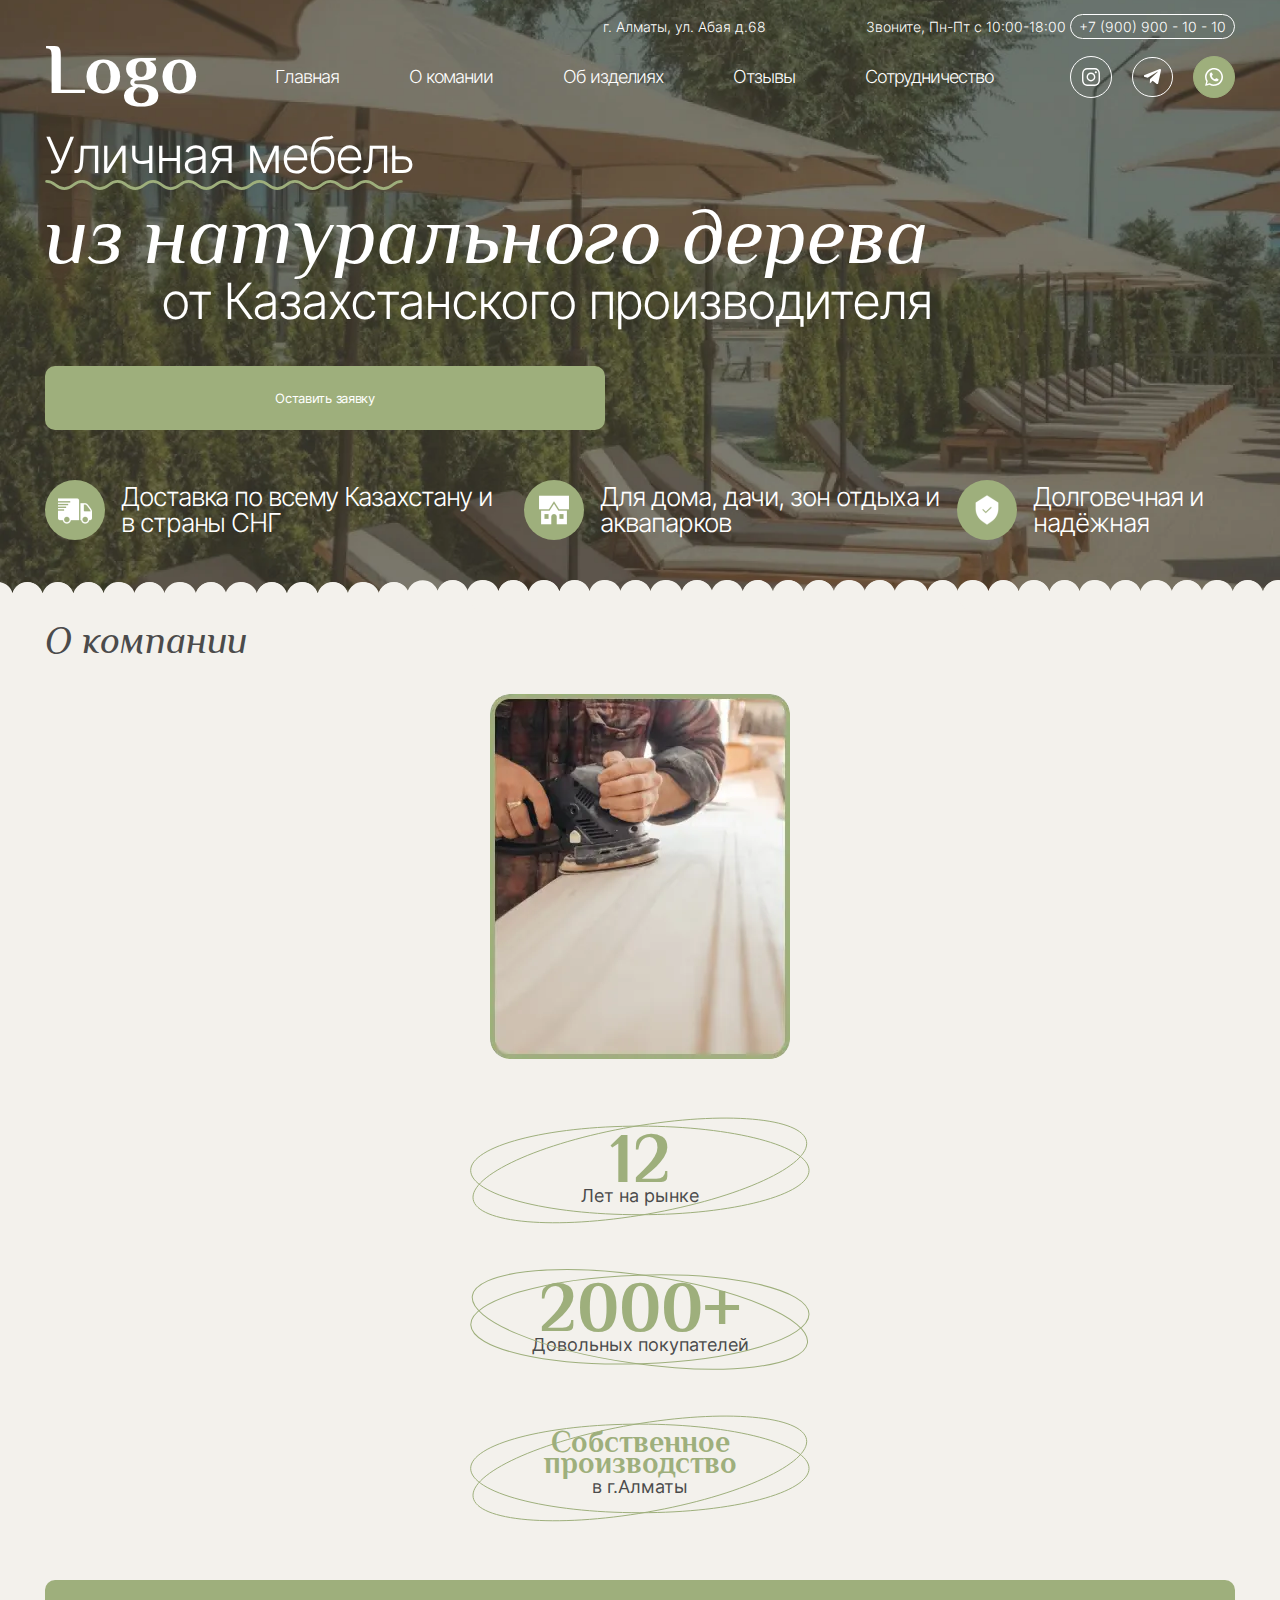
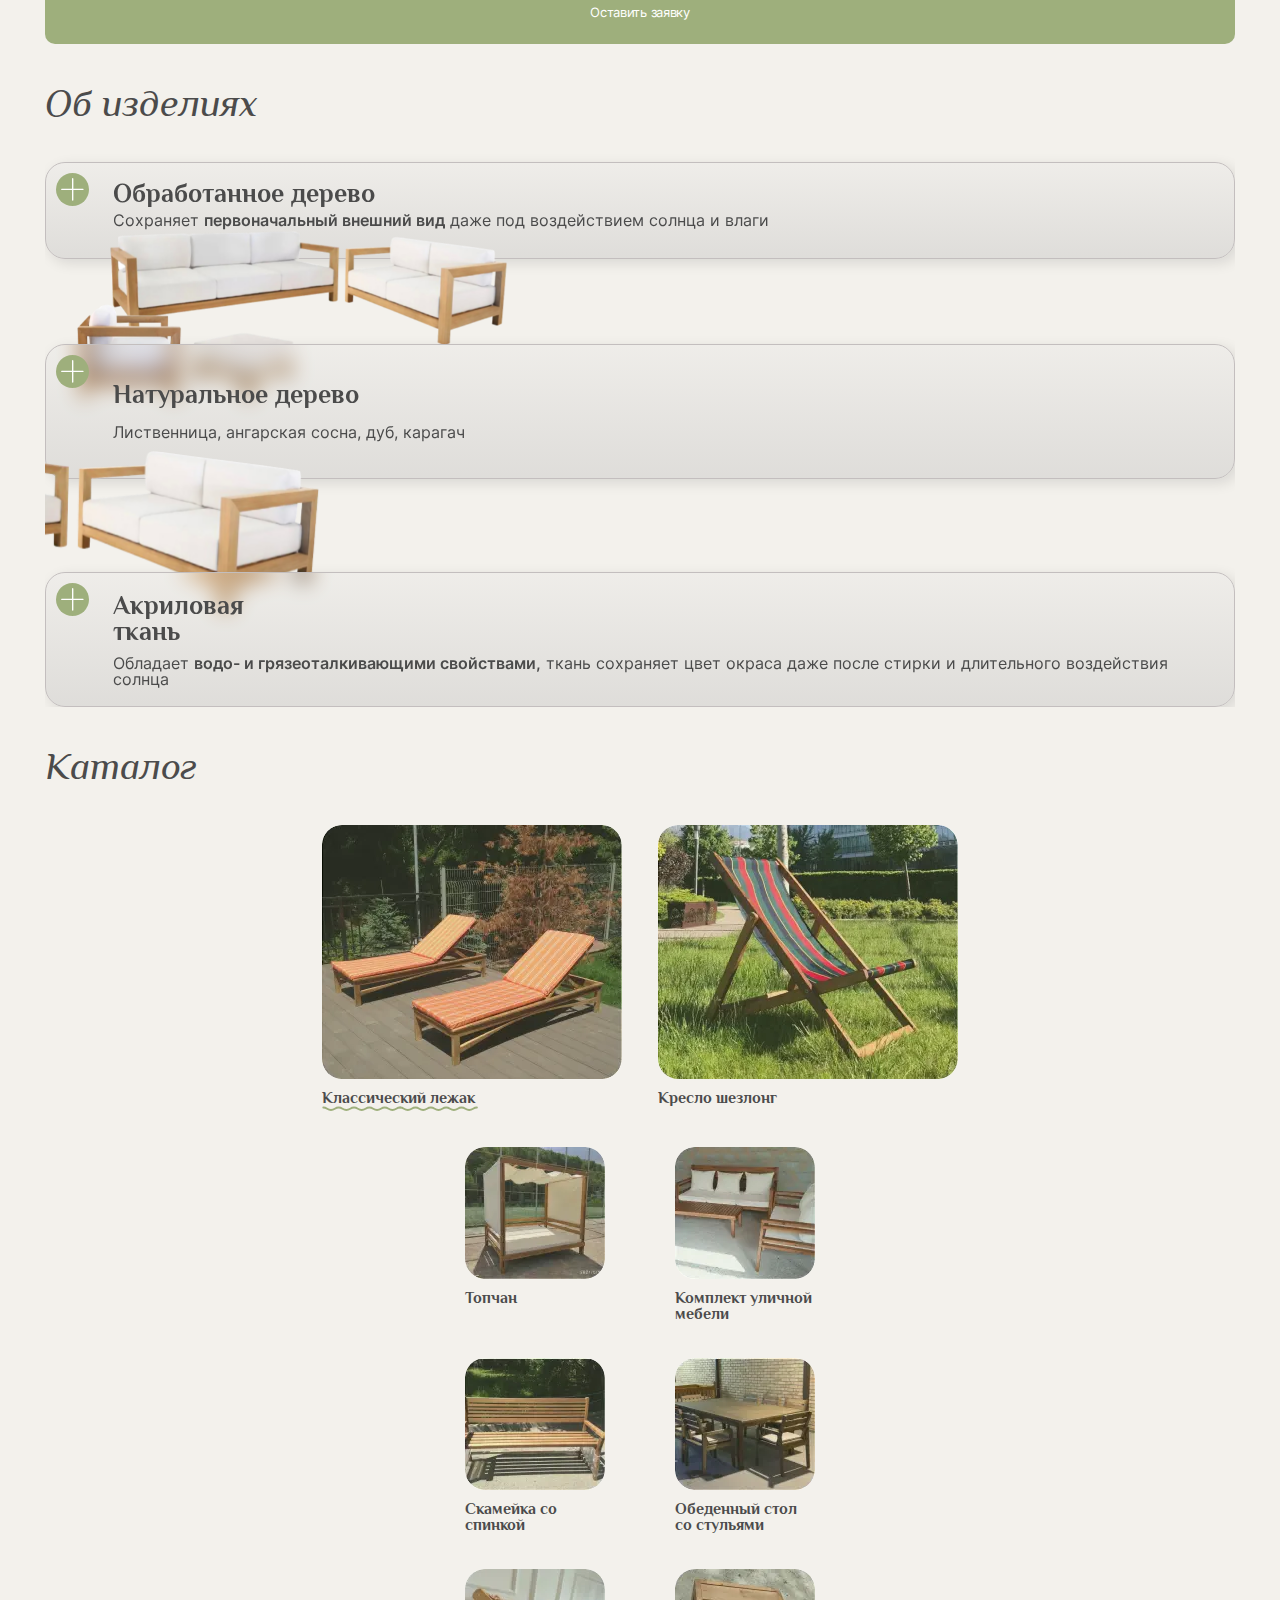
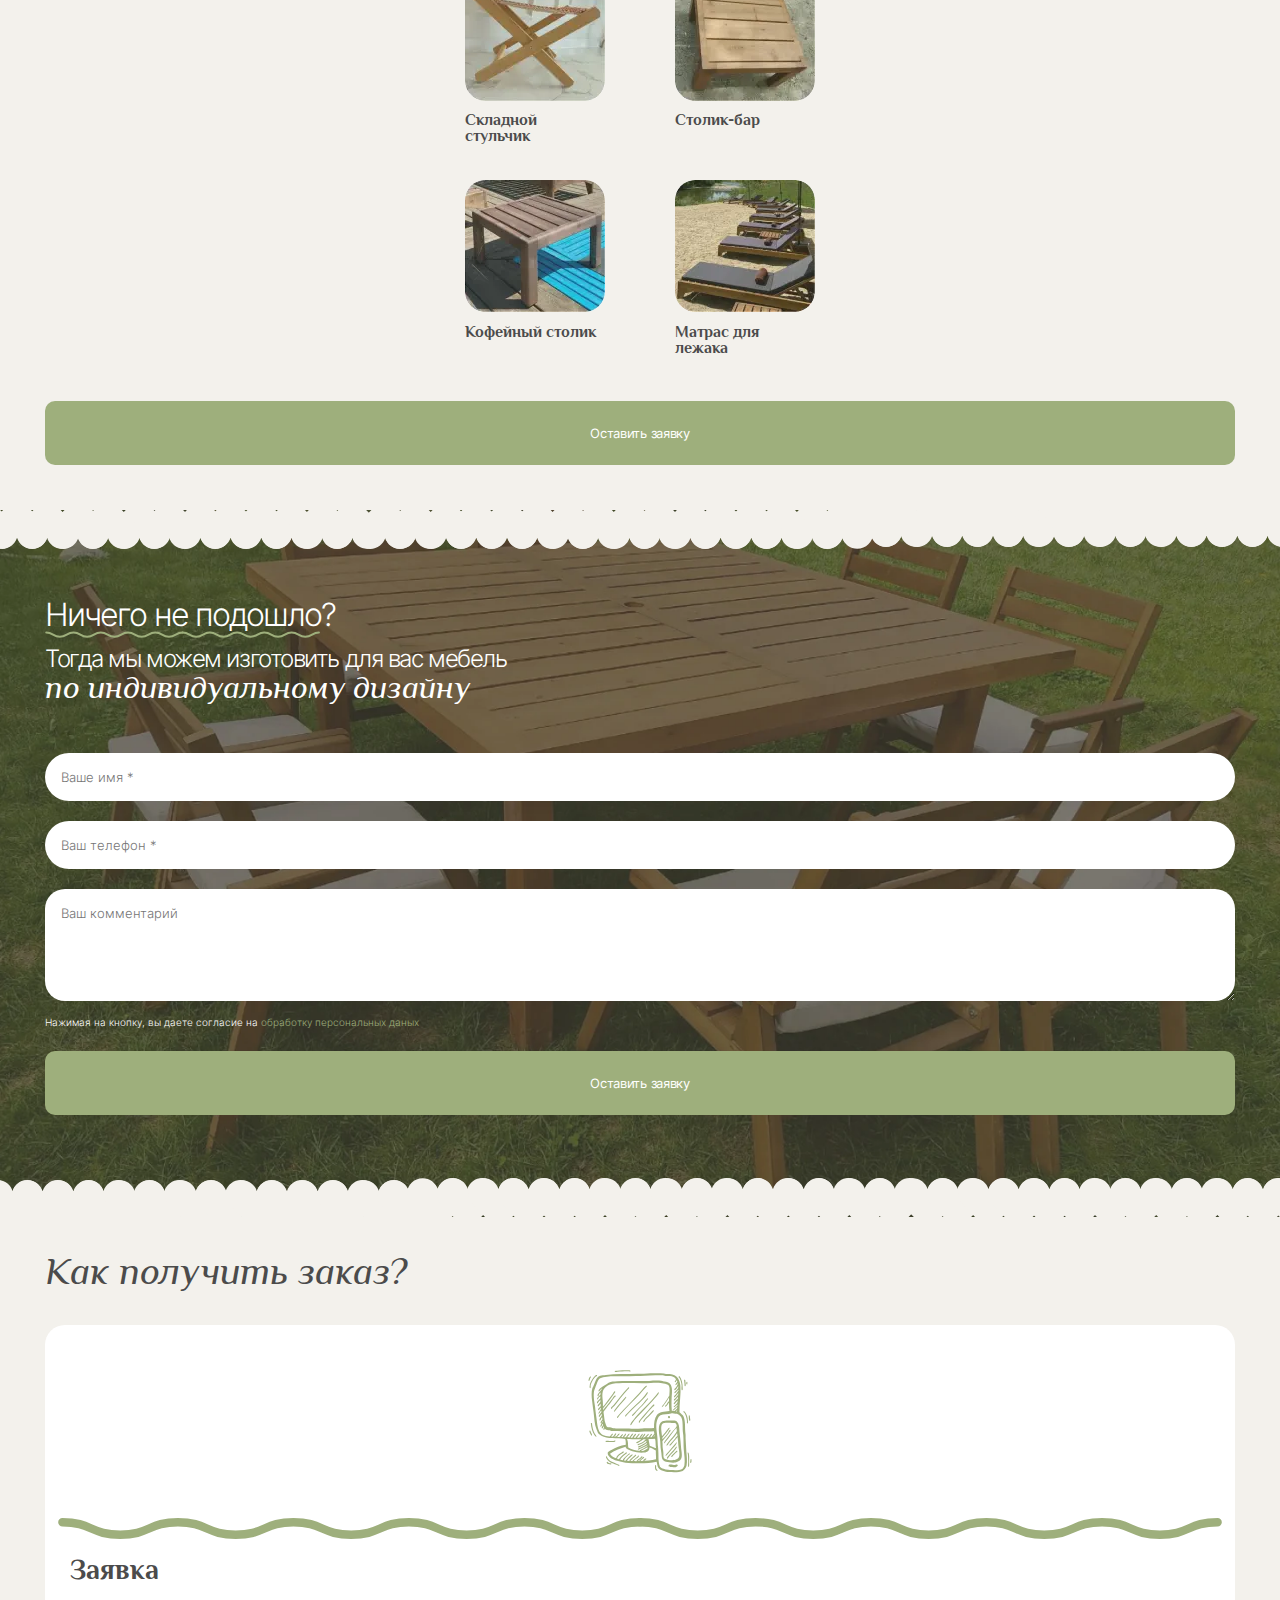
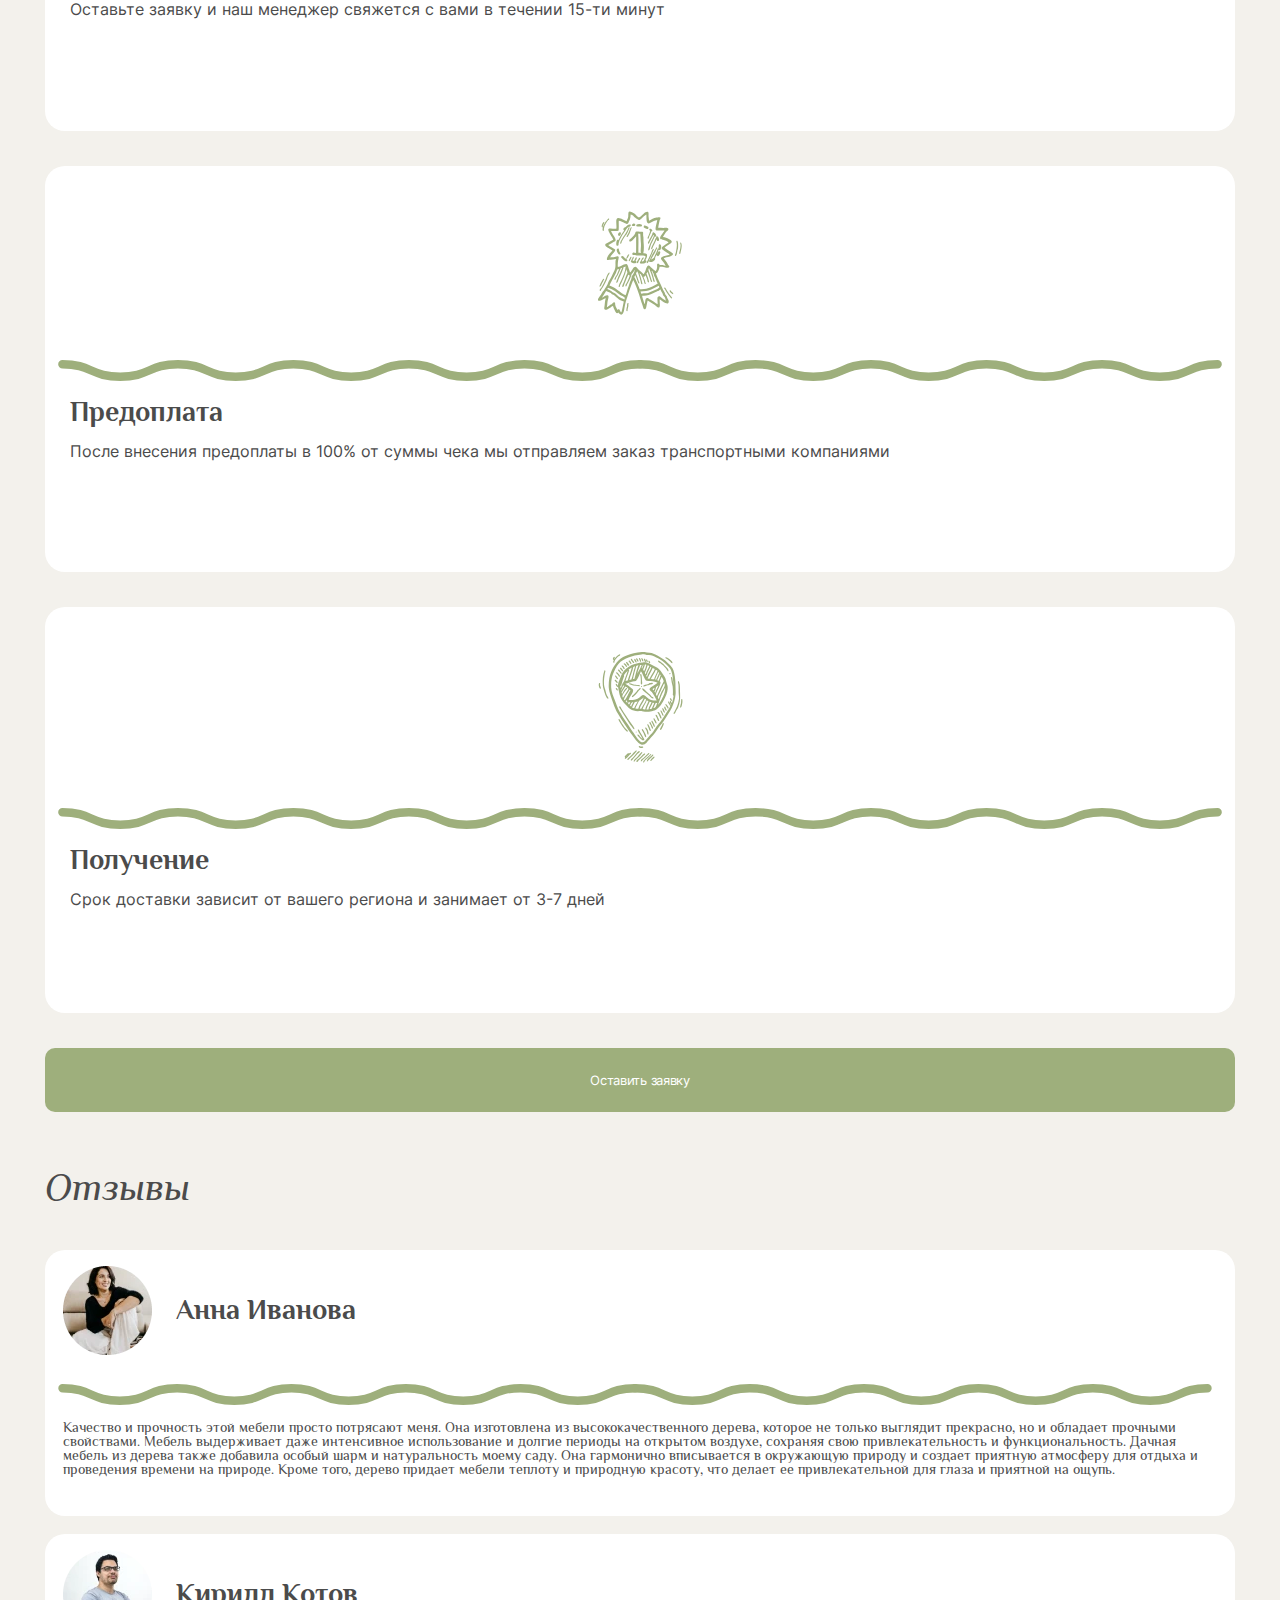
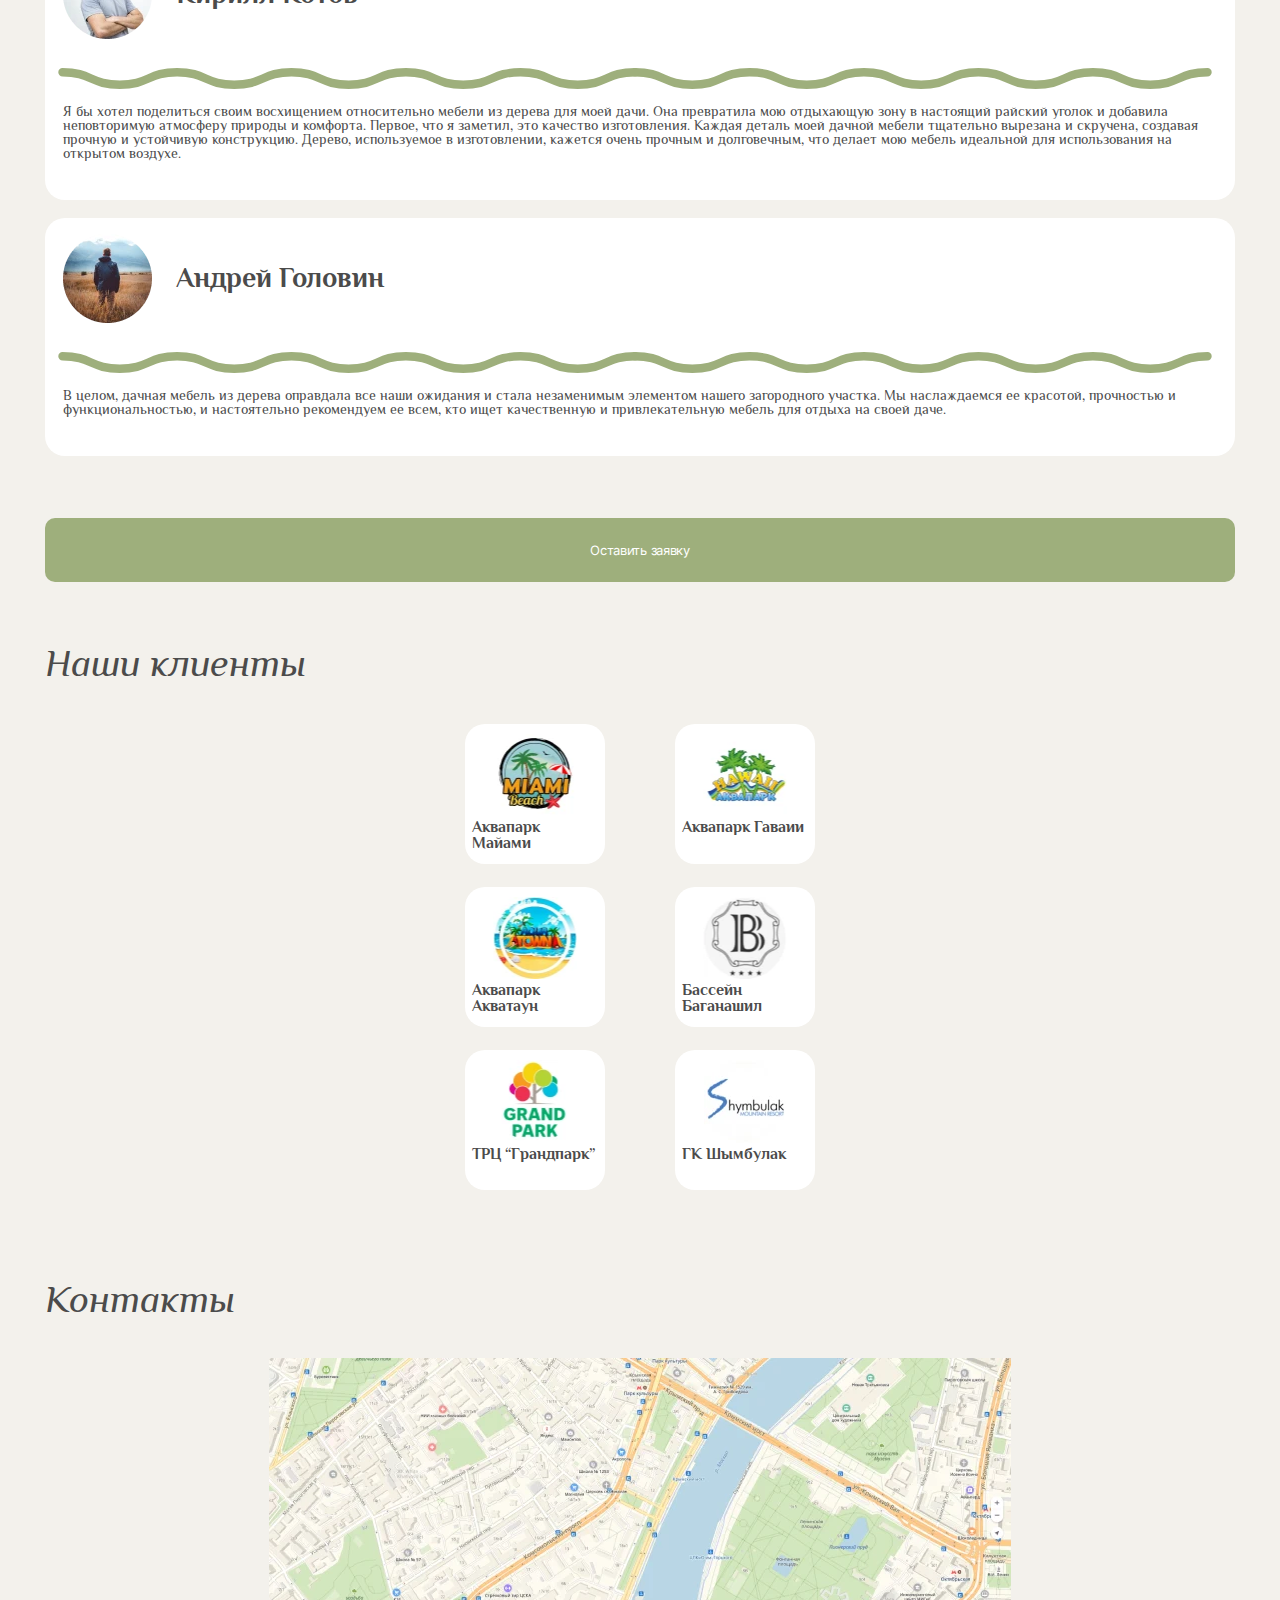
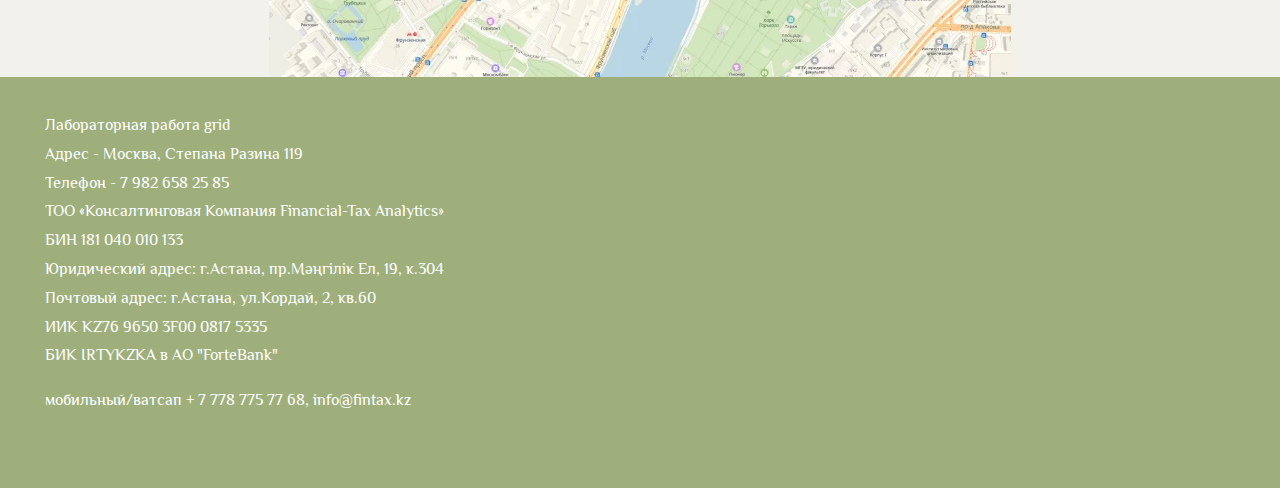
==== index.html @ f8006504 "media query" ====
<!DOCTYPE html>
<html lang="en">
<head>
    <meta charset="UTF-8">
    <meta name="viewport" content="width=device-width, initial-scale=1.0">  
    <link rel="stylesheet" href="scss/style.css">
    <title>Лабораторная работа</title>
</head>
<body>
    <header class="header">
        <div class="header__wrapper">
            <div class="header__sub">
                <p class="header__benefits-address">г. Алматы, ул. Абая д.68</p>
                <p class="header__benefits-shedule">Звоните, Пн-Пт с 10:00-18:00
                    <a href="tel:+7(900)900-10-10" class="header__benefits-telephone">+7 (900) 900 - 10 - 10</a>
                </p> 
            </div>
            <div class="header__main">
                <a href="index.html" class="header__link">Logo</a>
                <ul class="header__nav">
                    <li class="header__nav-item"><a href="#" class="header__nav-link">Главная</a></li>
                    <li class="header__nav-item"><a href="#" class="header__nav-link">О комании</a></li>
                    <li class="header__nav-item"><a href="#" class="header__nav-link">Об изделиях</a></li>
                    <li class="header__nav-item"><a href="#" class="header__nav-link">Отзывы</a></li>
                    <li class="header__nav-item"><a href="#" class="header__nav-link">Сотрудничество</a></li>
                </ul>
                <ul class="header__social">
                    <li class="header__social-item"><a href="#"><img src="image/instagram.svg" alt="" class="header__social-icon"></a></li>
                    <li class="header__social-item"><a href="#"><img src="image/telegram.svg" alt="" class="header__social-icon"></a></li>
                    <li class="header__social-item"><a href="#"><img src="image/watsupp.svg" alt="" class="header__social-icon"></a></li>
                </ul>
                <button class="header__btn">
                    <img src="image/burger.svg" alt="Навигация" class="header__burger">
                </button>
            </div>
        </div>
    </header>
    <main class="main">
        <section class="landing">
            <div class="landing__wrapper">
                <div class="landing__title">
                    <h1 class="landing__name-title">Уличная мебель</h1>
                    <img src="image/waves-1.svg" alt="" class="landing__svg">
                    <p class="landing__material-title">из натурального дерева</p>
                    <p class="landing__from-title">от Казахстанского производителя</p>
                </div>
                <button class="landing__btn">Оставить заявку</button>
                <ul class="landing__list">
                    <li class="landing__list-item">
                        <img src="image/truck.webp" alt="" class="landing__list-icon">
                        Доставка по всему Казахстану и в страны СНГ
                    </li>
                    <li class="landing__list-item">
                        <img src="image/cottage.webp" alt="" class="landing__list-icon">
                        Для дома, дачи, зон отдыха и аквапарков
                    </li>
                    <li class="landing__list-item">
                        <img src="image/shield.webp" alt="" class="landing__list-icon">
                        Долговечная и надёжная
                    </li>
                </ul>
            </div>
            <img src="image/hearts.svg" alt="" class="landing__decor">
        </section>
        <section class="about-us">
            <div class="about-us__wrapper">
                <h2 class="about-us__title">О компании</h2>
                <img src="image/process.webp" alt="" class="about-us__img">
                <ul class="about-us__list">
                    <li class="about-us__item">
                        <span class="about-us__number">12</span>
                        Лет на рынке
                        <img src="image/decor.svg" alt="" class="about-us__decor">
                    </li>
                    <li class="about-us__item">
                        <span class="about-us__number">2000+</span>
                        Довольных покупателей
                        <img src="image/decor.svg" alt="" class="about-us__decor about-us__decor--rotate">
                    </li>
                    <li class="about-us__item">
                        <span class="about-us__number">Собственное производство</span>
                        в г.Алматы
                        <img src="image/decor.svg" alt="" class="about-us__decor">
                    </li>
                </ul>
                <button class="about-us__btn">Оставить заявку</button>
            </div>
        </section>
        <section class="about-product">
            <div class="about-product__wrapper">
                <h2 class="about-product__title">Об изделиях</h2>
                <div class="about-product__first-item about-product__item">
                    <img src="image/plus.svg" alt="" class="about-product__icon">
                    <div class="about-product__item-main">
                        <h3 class="about-product__item-title">Обработанное дерево</h3>
                        <p class="about-product__item-info">
                            Сохраняет
                            <span class="about-product__item-span">первоначальный внешний вид</span>
                            даже под воздействием солнца и влаги
                        </p>
                    </div>
                </div>
                <img src="image/sofa.png" alt="" class="about-product__first-img">
                <div class="about-product__second-item about-product__item">
                    <img src="image/plus.svg" alt="" class="about-product__icon">
                    <div class="about-product__item-main">
                        <h3 class="about-product__item-title">Натуральное дерево</h3>
                        <p class="about-product__item-info">Лиственница, ангарская сосна, дуб, карагач</p>
                    </div>
                </div>
                <img src="image/sofa.png" alt="" class="about-product__second-img">
                <div class="about-product__third-item about-product__item">
                    <img src="image/plus.svg" alt="" class="about-product__icon">
                    <div class="about-product__item-main">
                        <h3 class="about-product__item-title">Акриловая ткань</h3>
                        <p class="about-product__item-info">
                            Обладает
                            <span class="about-product__item-span">водо- и грязеоталкивающими свойствами,</span>
                            ткань сохраняет цвет окраса даже после стирки и длительного воздействия солнца
                        </p>
                    </div>
                </div>
            </div>
        </section>
        <section class="catalog">
            <div class="catalog__wrapper">
                <h2 class="catalog__title">Каталог</h2>
                <ul class="catalog__big-list">
                    <li class="catalog__big-item">
                        <img src="image/product-1.webp" alt="Товар" class="catalog__big-img">
                        <a href="#" class="catalog__big-name">Классический лежак</a>
                        <img src="image/waves-2.svg" alt="" class="catalog__name-svg">
                    </li>
                    <li class="catalog__big-item">
                        <img src="image/product-2.webp" alt="Товар" class="catalog__big-img">
                        <a href="#" class="catalog__big-name">Кресло шезлонг</a>
                    </li>
                </ul>
                <ul class="catalog__list">
                    <li class="catalog__item">
                        <img src="image/product-3.webp" alt="Товар" class="catalog__img">
                        <a href="#" class="catalog__name">Топчан</a>
                    </li>
                    <li class="catalog__item">
                        <img src="image/product-4.webp" alt="Товар" class="catalog__img">
                        <a href="#" class="catalog__name">Комплект уличной мебели</a>
                    </li>
                    <li class="catalog__item">
                        <img src="image/product-5.webp" alt="Товар" class="catalog__img">
                        <a href="#" class="catalog__name">Скамейка со спинкой</a>
                    </li>
                    <li class="catalog__item">
                        <img src="image/product-6.webp" alt="Товар" class="catalog__img">
                        <a href="#" class="catalog__name">Обеденный стол со стульями</a>
                    </li>
                    <li class="catalog__item">
                        <img src="image/product-7.webp" alt="Товар" class="catalog__img">
                        <a href="#" class="catalog__name">Складной стульчик</a>
                    </li>
                    <li class="catalog__item">
                        <img src="image/product-8.webp" alt="Товар" class="catalog__img">
                        <a href="#" class="catalog__name">Столик-бар</a>
                    </li>
                    <li class="catalog__item">
                        <img src="image/product-9.webp" alt="Товар" class="catalog__img">
                        <a href="#" class="catalog__name">Кофейный столик</a>
                    </li>
                    <li class="catalog__item">
                        <img src="image/product-10.webp" alt="Товар" class="catalog__img">
                        <a href="#" class="catalog__name">Матрас для лежака</a>
                    </li>
                </ul>
                <button class="catalog__btn">Оставить заявку</button>
            </div>
        </section>
        <section class="action">
            <img src="image/hearts.svg" alt="" class="action__first-decor">
            <div class="action__wrapper">
                <h2 class="action__name-title">Ничего не подошло?</h2>
                <img src="image/waves-3.svg" alt="" class="action__svg">
                <p class="action__title-about">Тогда мы можем изготовить для вас мебель</p>
                <p class="action__title-answer">по индивидуальному дизайну</p>
                <form action="#" class="action__form">
                    <input type="text" placeholder='Ваше имя *' class="action__input-name">
                    <input type="text" placeholder='Ваш телефон *' class="action__input-telephone">
                    <textarea  placeholder='Ваш комментарий' cols="30" rows="5" class="action__input-comment"></textarea>
                        <div class="action__condition">
                            <p class="action__permission">Нажимая на кнопку, вы даете согласие на
                                <a href="#" class="action__link">обработку персональных даных</a>
                            </p>
                        </div>
                    <button class="action__btn">Оставить заявку</button>
                </form>
            </div>
            <img src="image/hearts.svg" alt="" class="action__second-decor">
        </section>
        <section class="instruction">
            <div class="instruction__wrapper">
                <h2 class="instruction__title">Как получить заказ?</h2>
                <ul class="instruction__list">
                    <li class="instruction__item">
                        <img src="image/computer.svg" alt="Иконка" class="instruction__img">
                        <img src="image/waves-4.svg" alt="" class="instruction__svg">
                        <div class="instruction__about">
                            <h3 class="instruction__list-title">Заявка</h3>
                            <p class="instruction__info">Оставьте заявку и наш менеджер свяжется с вами в течении 15-ти минут</p>
                        </div>
                    </li>
                    <li class="instruction__item">
                        <img src="image/medal.svg" alt="Иконка" class="instruction__img">
                        <img src="image/waves-4.svg" alt="" class="instruction__svg">
                        <div class="instruction__about">
                            <h3 class="instruction__list-title">Предоплата</h3>
                            <p class="instruction__info">После внесения предоплаты в 100% от суммы чека мы отправляем заказ транспортными компаниями</p>
                        </div>
                    </li>
                    <li class="instruction__item">
                        <img src="image/mark.svg" alt="Иконка" class="instruction__img">
                        <img src="image/waves-4.svg" alt="" class="instruction__svg">
                        <div class="instruction__about">
                            <h3 class="instruction__list-title">Получение</h3>
                            <p class="instruction__info">Срок доставки зависит от вашего региона и занимает от 3-7 дней</p>
                        </div>
                    </li>
                </ul>
                <button class="instruction__btn">Оставить заявку</button>
            </div>
        </section>
        <section class="reviews">
            <div class="reviews__wrapper">
                <h2 class="reviews__title">Отзывы</h2>
                <ul class="reviews__list">
                    <li class="reviews__item">
                        <div class="reviews__user">
                            <img src="image/annaivanova.webp" alt="" class="reviews__user-logo">
                            <p class="reviews__user-name">Анна Иванова</p>
                        </div>
                        <img src="image/waves-4.svg" alt="" class="reviews__svg">
                        <blockquote class="reviews__about">
                            Качество и прочность этой мебели просто потрясают меня. Она изготовлена из высококачественного дерева, которое не только выглядит
                            прекрасно, но и обладает прочными свойствами. Мебель выдерживает даже интенсивное использование и долгие периоды на открытом воздухе,
                            сохраняя свою привлекательность и функциональность. Дачная мебель из дерева также добавила особый шарм и натуральность моему саду.
                            Она гармонично вписывается в окружающую природу и создает приятную атмосферу для отдыха и проведения времени на природе. Кроме того,
                            дерево придает мебели теплоту и природную красоту, что делает ее привлекательной для глаза и приятной на ощупь.
                        </blockquote>
                    </li>
                    <li class="reviews__item">
                        <div class="reviews__user">
                            <img src="image/kirillkotov.webp" alt="" class="reviews__user-logo">
                            <p class="reviews__user-name">Кирилл Котов</p>
                        </div>
                        <img src="image/waves-4.svg" alt="" class="reviews__svg">
                        <blockquote class="reviews__about">
                            Я бы хотел поделиться своим восхищением относительно мебели из дерева для моей дачи. Она превратила мою отдыхающую зону в настоящий райский уголок и добавила неповторимую атмосферу природы и комфорта.
                            Первое, что я заметил, это качество изготовления. Каждая деталь моей дачной мебели тщательно вырезана и скручена, создавая прочную и устойчивую конструкцию. Дерево, используемое в изготовлении,
                            кажется очень прочным и долговечным, что делает мою мебель идеальной для использования на открытом воздухе.
                        </blockquote>
                    </li>
                    <li class="reviews__item">
                        <div class="reviews__user">
                            <img src="image/andrewgolovin.webp" alt="" class="reviews__user-logo">
                            <p class="reviews__user-name">Андрей Головин</p>
                        </div>
                        <img src="image/waves-4.svg" alt="" class="reviews__svg">
                        <blockquote class="reviews__about">
                            В целом, дачная мебель из дерева оправдала все наши ожидания и стала незаменимым элементом нашего загородного участка. Мы наслаждаемся ее красотой,
                            прочностью и функциональностью, и настоятельно рекомендуем ее всем, кто ищет качественную и привлекательную мебель для отдыха на своей даче.
                        </blockquote>
                    </li>
                </ul>
                <button class="reviews__btn">Оставить заявку</button>
            </div>
        </section>
        <section class="clients">
            <div class="clients__wrapper">
                <h2 class="clients__title">Наши клиенты</h2>
                <ul class="clients__list">
                    <li class="clients__item">
                        <img src="image/miamibeach.webp" alt="" class="clients__logo">
                        <p class="clients__name">Аквапарк Майами</p>
                    </li>
                    <li class="clients__item">
                        <img src="image/hawaii.webp" alt="" class="clients__logo">
                        <p class="clients__name">Аквапарк Гаваии</p>
                    </li>
                    <li class="clients__item">
                        <img src="image/aquatown.webp" alt="" class="clients__logo">
                        <p class="clients__name">Аквапарк Акватаун</p>
                    </li>
                    <li class="clients__item">
                        <img src="image/bb.webp" alt="" class="clients__logo">
                        <p class="clients__name">Бассейн Баганашил</p>
                    </li>
                    <li class="clients__item">
                        <img src="image/grandpark.webp" alt="" class="clients__logo">
                        <p class="clients__name">ТРЦ “Грандпарк”</p>
                    </li>
                    <li class="clients__item">
                        <img src="image/shymbulak.webp" alt="" class="clients__logo">
                        <p class="clients__name">ГК Шымбулак</p>
                    </li>
                </ul>
            </div>
        </section>
    </main>
    <footer class="footer">
        <h2 class="footer__title">Контакты</h2>
        <img src="image/map.webp" alt="Карта" class="footer__map">
        <div class="footer__background">
            <ul class="footer__list">
                <li class="footer__item"><a href="grid.html">Лабораторная работа grid</a></li>
                <li class="footer__item">Адрес - Москва, Степана Разина 119</li>
                <li class="footer__item">Телефон - 7 982 658 25 85</li>
                <li class="footer__item">ТОО «Консалтинговая Компания Financial-Tax Analytics»</li>
                <li class="footer__item">БИН 181 040 010 133</li>
                <li class="footer__item">Юридический адрес: г.Астана, пр.Мәңгілік Ел, 19, к.304</li>
                <li class="footer__item">Почтовый адрес: г.Астана, ул.Кордай, 2, кв.60</li>
                <li class="footer__item">ИИК KZ76 9650 3F00 0817 5335</li>
                <li class="footer__item">БИК IRTYKZKA в АО "ForteBank"</li>
                <li class="footer__item footer__item--last">мобильный/ватсап + 7 778 775 77 68, info@fintax.kz</li>
            </ul>
        </div>
    </footer>
</body>
</html>
---- scss/style.css ----
html, body, div, span, applet, object, iframe,
h1, h2, h3, h4, h5, h6, p, blockquote, pre,
a, abbr, acronym, address, big, cite, code,
del, dfn, em, img, ins, kbd, q, s, samp,
small, strike, strong, sub, sup, tt, var,
b, u, i, center,
dl, dt, dd, ol, ul, li,
fieldset, form, label, legend, button, input, textarea,
table, caption, tbody, tfoot, thead, tr, th, td,
article, aside, canvas, details, embed,
figure, figcaption, footer, header, hgroup,
menu, nav, output, ruby, section, summary,
time, mark, audio, video {
  margin: 0;
  padding: 0;
  border: 0;
}

*, *:before, *:after {
  box-sizing: border-box;
}

:focus, :active {
  outline: none;
}

a:focus, a:active {
  outline: none;
}

nav, footer, header, aside {
  display: block;
}

html, body {
  height: 100%;
  width: 100%;
  font-size: 100%;
  line-height: 1;
  -ms-text-size-adjust: 100%;
  -moz-text-size-adjust: 100%;
  -webkit-text-size-adjust: 100%;
}

input, button, textarea {
  font-family: inherit;
}

input::-ms-clear {
  display: none;
}

button {
  cursor: pointer;
}

button::-moz-focus-inner {
  padding: 0;
  border: 0;
}

a, a:visited {
  text-decoration: none;
}

a:hover {
  text-decoration: none;
}

ul li {
  list-style: none;
}

img {
  vertical-align: top;
}

h1, h2, h3, h4, h5, h6 {
  font-size: inherit;
  font-weight: inherit;
}

a {
  color: inherit;
}

@font-face {
  font-family: "Inter Light";
  font-weight: 300;
  font-style: normal;
  src: url("../../fonts/Inter-Light.eot");
  src: local("Inter Light"), url("../../fonts/Inter-Light.eot?#iefix") format("embedded-opentype"), url("../../fonts/Inter-Light.woff2") format("woff2"), url("../../fonts/Inter-Light.woff") format("woff"), url("../../fonts/Inter-Light.ttf") format("truetype");
}
@font-face {
  font-family: "Inter";
  font-weight: 400;
  font-style: normal;
  src: url("../../fonts/Inter-Regular.eot");
  src: local("Inter Regular"), url("../../fonts/Inter-Regular.eot?#iefix") format("embedded-opentype"), url("../../fonts/Inter-Regular.woff2") format("woff2"), url("../../fonts/Inter-Regular.woff") format("woff"), url("../../fonts/Inter-Regular.ttf") format("truetype");
}
@font-face {
  font-family: "Inter Medium";
  font-weight: 500;
  font-style: normal;
  src: url("../../fonts/Inter-Medium.eot");
  src: local("Inter Medium"), url("../../fonts/Inter-Medium.eot?#iefix") format("embedded-opentype"), url("../../fonts/Inter-Medium.woff2") format("woff2"), url("../../fonts/Inter-Medium.woff") format("woff"), url("../../fonts/Inter-Medium.ttf") format("truetype");
}
@font-face {
  font-family: "Inter SemiBold";
  font-weight: 600;
  font-style: normal;
  src: url("../../fonts/Inter-SemiBold.eot");
  src: local("Inter SemiBold"), url("../../fonts/Inter-SemiBold.eot?#iefix") format("embedded-opentype"), url("../../fonts/Inter-SemiBold.woff2") format("woff2"), url("../../fonts/Inter-SemiBold.woff") format("woff"), url("../../fonts/Inter-SemiBold.ttf") format("truetype");
}
@font-face {
  font-family: "Inter Bold";
  font-weight: 700;
  font-style: normal;
  src: url("../../fonts/Inter-Bold.eot");
  src: local("Inter Bold"), url("../../fonts/Inter-Bold.eot?#iefix") format("embedded-opentype"), url("../../fonts/Inter-Bold.woff2") format("woff2"), url("../../fonts/Inter-Bold.woff") format("woff"), url("../../fonts/Inter-Bold.ttf") format("truetype");
}
@font-face {
  font-family: "Philosopher Bold";
  font-style: normal;
  font-weight: 700;
  src: url("../../fonts/Philosopher-Bold.eot");
  src: local("Philosopher Bold"), url("../../fonts/Philosopher-Bold.eot?#iefix") format("embedded-opentype"), url("../../fonts/Philosopher-Bold.woff2") format("woff2"), url("../../fonts/Philosopher-Bold.woff") format("woff"), url("../../fonts/Philosopher-Bold.ttf") format("truetype");
}
@font-face {
  font-family: "Philosopher Italic";
  font-weight: 400;
  font-style: italic;
  src: url("../../fonts/Philosopher-Italic.eot");
  src: local("Philosopher Italic"), url("../../fonts/Philosopher-Italic.eot?#iefix") format("embedded-opentype"), url("../../fonts/Philosopher-Italic.woff2") format("woff2"), url("../../fonts/Philosopher-Italic.woff") format("woff"), url("../../fonts/Philosopher-Italic.ttf") format("truetype");
}
@font-face {
  font-family: "Philosopher";
  font-weight: 400;
  font-style: normal;
  src: url("../../fonts/Philosopher-Regular.eot");
  src: local("Philosopher"), url("../../fonts/Philosopher-Regular.eot?#iefix") format("embedded-opentype"), url("../../fonts/Philosopher-Regular.woff2") format("woff2"), url("../../fonts/Philosopher-Regular.woff") format("woff"), url("../../fonts/Philosopher-Regular.ttf") format("truetype");
}
@font-face {
  font-family: "VelaSans";
  font-weight: 400;
  font-style: normal;
  src: url("../../fonts/VelaSans-Regular.eot");
  src: local("VelaSans"), url("../../fonts/VelaSans-Regular.eot?#iefix") format("embedded-opentype"), url("../../fonts/VelaSans-Regular.woff2") format("woff2"), url("../../fonts/VelaSans-Regular.woff") format("woff"), url("../../fonts/VelaSans-Regular.ttf") format("truetype");
}
:root {
  font-size: 62.5%;
  scroll-behavior: smooth;
}

body {
  background-color: #F3F1EC;
  font-size: 1.6rem;
  color: #4B4B4B;
}

main {
  font-family: "Philosopher Bold", serif;
}
main button {
  padding: 24px 0;
  width: 100%;
}

button {
  font-family: "Inter", sans-serif;
  line-height: 120%;
  border-radius: 10px;
  color: #FFF;
  background: #9EAF7C;
  letter-spacing: -0.32px;
}

h1 {
  font-size: 3.4rem;
}

h2 {
  font-family: "Philosopher Italic", serif;
  font-size: 3.8rem;
}

input {
  border-radius: 60px;
  padding: 16px;
}

.header {
  overflow-x: hidden;
  position: absolute;
  width: 100%;
  padding-top: 25px;
  color: #FFF;
}

@media screen and (min-width: 1159px) {
  .header {
    padding-top: 0;
  }
}
.header__sub {
  position: relative;
  margin-top: 20px;
  display: flex;
  justify-content: end;
  font-family: "Inter Light";
  font-size: 1.4rem;
  gap: 100px;
}

@media screen and (max-width: 1158px) {
  .header__sub {
    display: none;
  }
}
.header__benefits-telephone {
  border: 1px solid #FFF;
  border-radius: 20px;
  padding: 3px 8px;
}

.header__main {
  display: flex;
  justify-content: space-between;
}

.header__wrapper {
  min-width: 300px;
  margin-inline: 45px;
  overflow-x: hidden;
}
@media screen and (min-width: 1440px) {
  .header__wrapper {
    min-width: 1170px;
    margin-inline: 140px;
    overflow-x: hidden;
  }
}

.header__link {
  font-family: "Philosopher Bold", serif;
  color: #FFF;
  font-size: 4rem;
  margin-bottom: 15px;
}

@media screen and (min-width: 1159px) {
  .header__link {
    font-size: 7rem;
  }
}
.header__nav {
  font-family: "Inter Light", sans-serif;
  letter-spacing: -1.08px;
  display: flex;
  align-items: center;
  font-size: 1.8rem;
  gap: 70px;
}

.header__nav-item:hover {
  text-decoration: underline;
  color: #9EAF7C;
  transition: 0.1s;
}

@media screen and (max-width: 929px) {
  .header__nav {
    display: none;
  }
}
.header__social {
  display: flex;
  align-items: center;
  gap: 20px;
}

.header__social-item {
  padding: 11px;
  border: solid 1px #FFF;
  border-radius: 50px;
}

.header__social-item:last-child {
  background-color: #9EAF7C;
  border-color: #9EAF7C;
}

@media screen and (max-width: 1159px) {
  .header__social {
    display: none;
  }
}
.header__btn {
  border-radius: 60px;
  padding: 14.5px 13px;
  margin-bottom: 15px;
}

@media screen and (min-width: 929px) {
  .header__btn {
    display: none;
  }
}
.landing {
  overflow: hidden;
  font-family: "Inter Light", sans-serif;
  color: #FFF;
  background-color: #444237;
  padding-top: 130px;
  background-image: url(../../image/background_landing.webp);
  background-position: 57%;
  background-size: cover;
}

.landing__wrapper {
  min-width: 300px;
  margin-inline: 45px;
  overflow-x: hidden;
  display: flex;
  flex-direction: column;
  padding-bottom: 40px;
}
@media screen and (min-width: 1440px) {
  .landing__wrapper {
    min-width: 1170px;
    margin-inline: 140px;
    overflow-x: hidden;
  }
}

.landing__title {
  max-width: 600px;
}

@media screen and (min-width: 1159px) {
  .landing__title {
    max-width: 887px;
  }
}
.landing__name-title {
  letter-spacing: -2.04px;
}

@media screen and (min-width: 1159px) {
  .landing__name-title {
    font-size: 5rem;
  }
}
@media screen and (min-width: 1159px) {
  .landing__svg {
    width: 358px;
  }
}
.landing__material-title {
  font-family: "Philosopher Italic", serif;
  font-size: 3.8rem;
}

@media screen and (min-width: 1159px) {
  .landing__material-title {
    font-size: 8rem;
  }
}
.landing__from-title {
  font-size: 3.4rem;
  text-align: right;
  letter-spacing: -2.04px;
}

@media screen and (min-width: 1159px) {
  .landing__from-title {
    font-size: 5rem;
  }
}
.landing__btn {
  margin-top: 40px;
  max-width: 560px;
}

.landing__list {
  display: flex;
  flex-direction: column;
  margin-top: 50px;
  gap: 16px;
}

@media screen and (min-width: 733px) {
  .landing__list {
    flex-direction: row;
    justify-content: space-between;
    width: 100%;
  }
}
.landing__list-item {
  display: flex;
  align-items: center;
  font-size: 1.8rem;
  letter-spacing: -1.08px;
  gap: 16px;
}

@media screen and (min-width: 1159px) {
  .landing__list-item {
    font-size: 2.6rem;
  }
}
.landing__list-icon {
  background: #9EAF7C;
  border-radius: 50%;
  width: 60px;
  padding: 13px;
  overflow: visible;
}

.landing__decor {
  position: relative;
  left: 50%;
  transform: translatex(-50%);
  margin-bottom: -20px;
}

@media screen and (min-width: 1365px) {
  .landing__decor {
    width: 110%;
    margin-bottom: -30px;
  }
}
.about-us {
  overflow-x: hidden;
}

.about-us__wrapper {
  min-width: 300px;
  margin-inline: 45px;
  overflow-x: hidden;
  display: flex;
  flex-direction: column;
  margin-top: 5px;
}
@media screen and (min-width: 1440px) {
  .about-us__wrapper {
    min-width: 1170px;
    margin-inline: 140px;
    overflow-x: hidden;
  }
}

.about-us__img {
  align-self: center;
  margin-top: 35px;
  border-radius: 20px;
  max-width: 560px;
}

.about-us__list {
  text-align: center;
}

.about-us__item {
  display: flex;
  flex-direction: column;
  font-family: "Inter", sans-serif;
  font-size: 1.8rem;
  line-height: 140%;
  margin-top: 75px;
}

.about-us__number {
  font-family: "Philosopher Bold", serif;
  color: #9EAF7C;
  font-size: 7rem;
  line-height: 70%;
}

.about-us__item:last-child .about-us__number {
  font-size: 3rem;
  max-width: 200px;
  align-self: center;
}

.about-us__decor {
  position: absolute;
  left: 50%;
  transform: translate(-50%, -25%);
}

.about-us__decor--rotate {
  transform: translate(-50%, -25%) rotate(8deg);
}

.about-us__btn {
  margin-top: 80px;
}

.about-product {
  overflow-x: hidden;
}

.about-product__wrapper {
  min-width: 300px;
  margin-inline: 45px;
  overflow-x: hidden;
  display: flex;
  flex-direction: column;
}
@media screen and (min-width: 1440px) {
  .about-product__wrapper {
    min-width: 1170px;
    margin-inline: 140px;
    overflow-x: hidden;
  }
}

.about-product__title {
  margin: 40px 0;
}

.about-product__item {
  display: flex;
  border: 1px solid #C3BEBE;
  border-radius: 20px;
  background: linear-gradient(180deg, rgba(255, 255, 255, 0.2) 0%, rgba(223, 224, 226, 0.2) 0.01%, rgba(143, 145, 149, 0.2) 100%);
  box-shadow: 4px 4px 14px 0px rgba(0, 0, 0, 0.11);
  -webkit-backdrop-filter: blur(10.5px);
          backdrop-filter: blur(10.5px);
  padding: 10px 10px 0 10px;
}

.about-product__first-item {
  padding-bottom: 30px;
}
.about-product__first-item .about-product__item-title {
  margin: 8px 0 5px 0;
}

.about-product__second-item {
  position: relative;
  z-index: 2;
  margin-top: -55px;
  padding-bottom: 38px;
}
.about-product__second-item .about-product__item-title {
  margin: 27px 0 16px 0;
}

.about-product__third-item {
  position: relative;
  z-index: 4;
  margin-top: -120px;
  padding: 10px 14px 19px 10px;
}
.about-product__third-item .about-product__item-title {
  margin: 10px 0 10px 0;
  max-width: 200px;
}

.about-product__icon {
  background-color: #9EAF7C;
  border-radius: 50%;
  block-size: -moz-min-content;
  block-size: min-content;
  padding: 5px;
}

.about-product__item-main {
  margin-left: 24px;
}

.about-product__item-title {
  font-size: 2.6rem;
}

.about-product__item-info {
  font-family: "Inter", sans-serif;
}

.about-product__item-span {
  font-family: "Inter Semibold", sans-serif;
}

.about-product__first-img {
  position: relative;
  left: 32px;
  margin-top: -28px;
  z-index: 1;
  height: auto;
  width: 430px;
}

.about-product__second-img {
  position: relative;
  left: -366px;
  margin-top: -37px;
  z-index: 3;
  height: auto;
  width: 640px;
}

.catalog {
  overflow-x: hidden;
}

.catalog__wrapper {
  min-width: 300px;
  margin-inline: 45px;
  overflow-x: hidden;
  display: flex;
  flex-direction: column;
}
@media screen and (min-width: 1440px) {
  .catalog__wrapper {
    min-width: 1170px;
    margin-inline: 140px;
    overflow-x: hidden;
  }
}

.catalog__title {
  margin-top: 40px;
}

.catalog__big-list {
  display: flex;
  flex-wrap: wrap;
  margin-top: 40px;
  gap: 36px;
  justify-content: center;
}

.catalog__big-item {
  display: flex;
  flex-direction: column;
}

.catalog__big-img {
  border-radius: 20px;
}

.catalog__big-name {
  margin-top: 11.2px;
}

.catalog__list {
  display: flex;
  flex-wrap: wrap;
  justify-content: space-around;
  margin-inline: auto;
  max-width: 419px;
}

.catalog__item {
  display: flex;
  flex-direction: column;
  margin-top: 36px;
  border-radius: 20px;
}

.catalog__img {
  border-radius: 20px;
}

.catalog__name {
  margin-top: 11.2px;
  max-width: 140px;
}

.catalog__name-svg {
  max-width: 156px;
}

.catalog__btn {
  margin: 45px 0;
}

.action {
  overflow: hidden;
  font-family: "Inter Light", sans-serif;
  color: #FFF;
  background-color: #444237;
  background-image: url(../../image/background_form.webp);
  background-position: 70%;
  background-size: cover;
}

.action__wrapper {
  min-width: 300px;
  margin-inline: 45px;
  overflow-x: hidden;
  padding: 50px 0 63px 0;
}
@media screen and (min-width: 1440px) {
  .action__wrapper {
    min-width: 1170px;
    margin-inline: 140px;
    overflow-x: hidden;
  }
}

.action__form {
  display: flex;
  flex-direction: column;
}

.action__name-title {
  font-size: 3.2rem;
  font-family: "Inter Light", sans-serif;
  letter-spacing: -1.92px;
}

.action__title-about {
  font-size: 2.4rem;
  letter-spacing: -1.44px;
}

.action__title-answer {
  font-family: "Philosopher Italic", serif;
  font-size: 3.2rem;
}

.action__input-name {
  margin-top: 50px;
}

.action__input-telephone {
  margin-top: 20px;
}

.action__input-comment {
  margin-top: 20px;
  border-radius: 20px;
  padding: 16px;
}

.action__condition {
  line-height: 120%;
  font-size: 1rem;
  margin-top: 15px;
}

.action__link {
  color: #9EAF7C;
}

.action__link:hover {
  text-decoration: underline;
}

.action__btn {
  margin-top: 23px;
}

.action__first-decor {
  position: relative;
  left: 50%;
  margin-top: -17px;
  transform: rotate(180deg) translatex(50%);
}

.action__second-decor {
  position: relative;
  left: 50%;
  transform: translatex(-50%);
  margin-bottom: -17px;
}

.instruction {
  overflow-x: hidden;
}

.instruction__wrapper {
  min-width: 300px;
  margin-inline: 45px;
  overflow-x: hidden;
}
@media screen and (min-width: 1440px) {
  .instruction__wrapper {
    min-width: 1170px;
    margin-inline: 140px;
    overflow-x: hidden;
  }
}

.instruction__title {
  margin-top: 35px;
}

.instruction__item {
  background: #FFF;
  border-radius: 20px;
  min-height: 406px;
  padding: 45px 13px;
  margin: 35px 0;
}

.instruction__about {
  padding-left: 12px;
}

.instruction__info {
  font-family: "Inter", sans-serif;
}

.instruction__list-title {
  font-size: 2.8rem;
}

.instruction__img {
  display: block;
  margin: 0 auto 45px auto;
}

.instruction__svg {
  width: 100%;
}

.instruction__list-title {
  margin: 17px 0;
}

.reviews {
  overflow-x: hidden;
}

.reviews__wrapper {
  min-width: 300px;
  margin-inline: 45px;
  overflow-x: hidden;
}
@media screen and (min-width: 1440px) {
  .reviews__wrapper {
    min-width: 1170px;
    margin-inline: 140px;
    overflow-x: hidden;
  }
}

.reviews__title {
  margin-top: 56px;
}

.reviews__list {
  display: flex;
  flex-direction: column;
  margin-top: 44px;
  gap: 18px;
}

.reviews__item {
  background: #FFF;
  border-radius: 20px;
  padding: 16px 18px 40px 18px;
}

.reviews__user {
  display: flex;
  align-items: center;
  margin-bottom: 29px;
}

.reviews__user-logo {
  margin-right: 24px;
}

.reviews__user-name {
  font-size: 2.8rem;
}

.reviews__svg {
  margin-left: -5px;
  width: 100%;
}

.reviews__about {
  font-family: "Philosopher", serif;
  font-size: 1.4rem;
  margin-top: 15px;
}

.reviews__btn {
  margin-top: 62px;
}

.clients {
  overflow-x: hidden;
}

.clients__wrapper {
  min-width: 300px;
  margin-inline: 45px;
  overflow-x: hidden;
}
@media screen and (min-width: 1440px) {
  .clients__wrapper {
    min-width: 1170px;
    margin-inline: 140px;
    overflow-x: hidden;
  }
}

.clients__title {
  margin-top: 62px;
}

.clients__list {
  display: flex;
  flex-wrap: wrap;
  justify-content: space-around;
  margin-inline: auto;
  margin-top: 42px;
  row-gap: 23px;
  max-width: 419px;
}

.clients__item {
  background-color: #FFF;
  border-radius: 20px;
  padding: 10px 7px;
  width: 140px;
  height: 140px;
}

.clients__logo {
  position: relative;
  left: 50%;
  transform: translatex(-50%);
}

.clients__name {
  margin-top: 3px;
}

.footer {
  overflow-x: hidden;
}

.footer__title {
  min-width: 300px;
  margin-inline: 45px;
  overflow-x: hidden;
  margin-top: 90px;
}
@media screen and (min-width: 1440px) {
  .footer__title {
    min-width: 1170px;
    margin-inline: 140px;
    overflow-x: hidden;
  }
}

.footer__map {
  position: relative;
  margin-top: 40px;
  left: 50%;
  transform: translatex(-50%);
}

.footer__background {
  background: #9EAF7C;
}

.footer__list {
  min-width: 300px;
  margin-inline: 45px;
  overflow-x: hidden;
  font-family: "Philosopher", serif;
  color: #FFF;
  padding: 34px 0 73px 0;
}
@media screen and (min-width: 1440px) {
  .footer__list {
    min-width: 1170px;
    margin-inline: 140px;
    overflow-x: hidden;
  }
}

.footer__item {
  line-height: 180%;
}

.footer__item--last {
  margin-top: 16px;
}/*# sourceMappingURL=style.css.map */
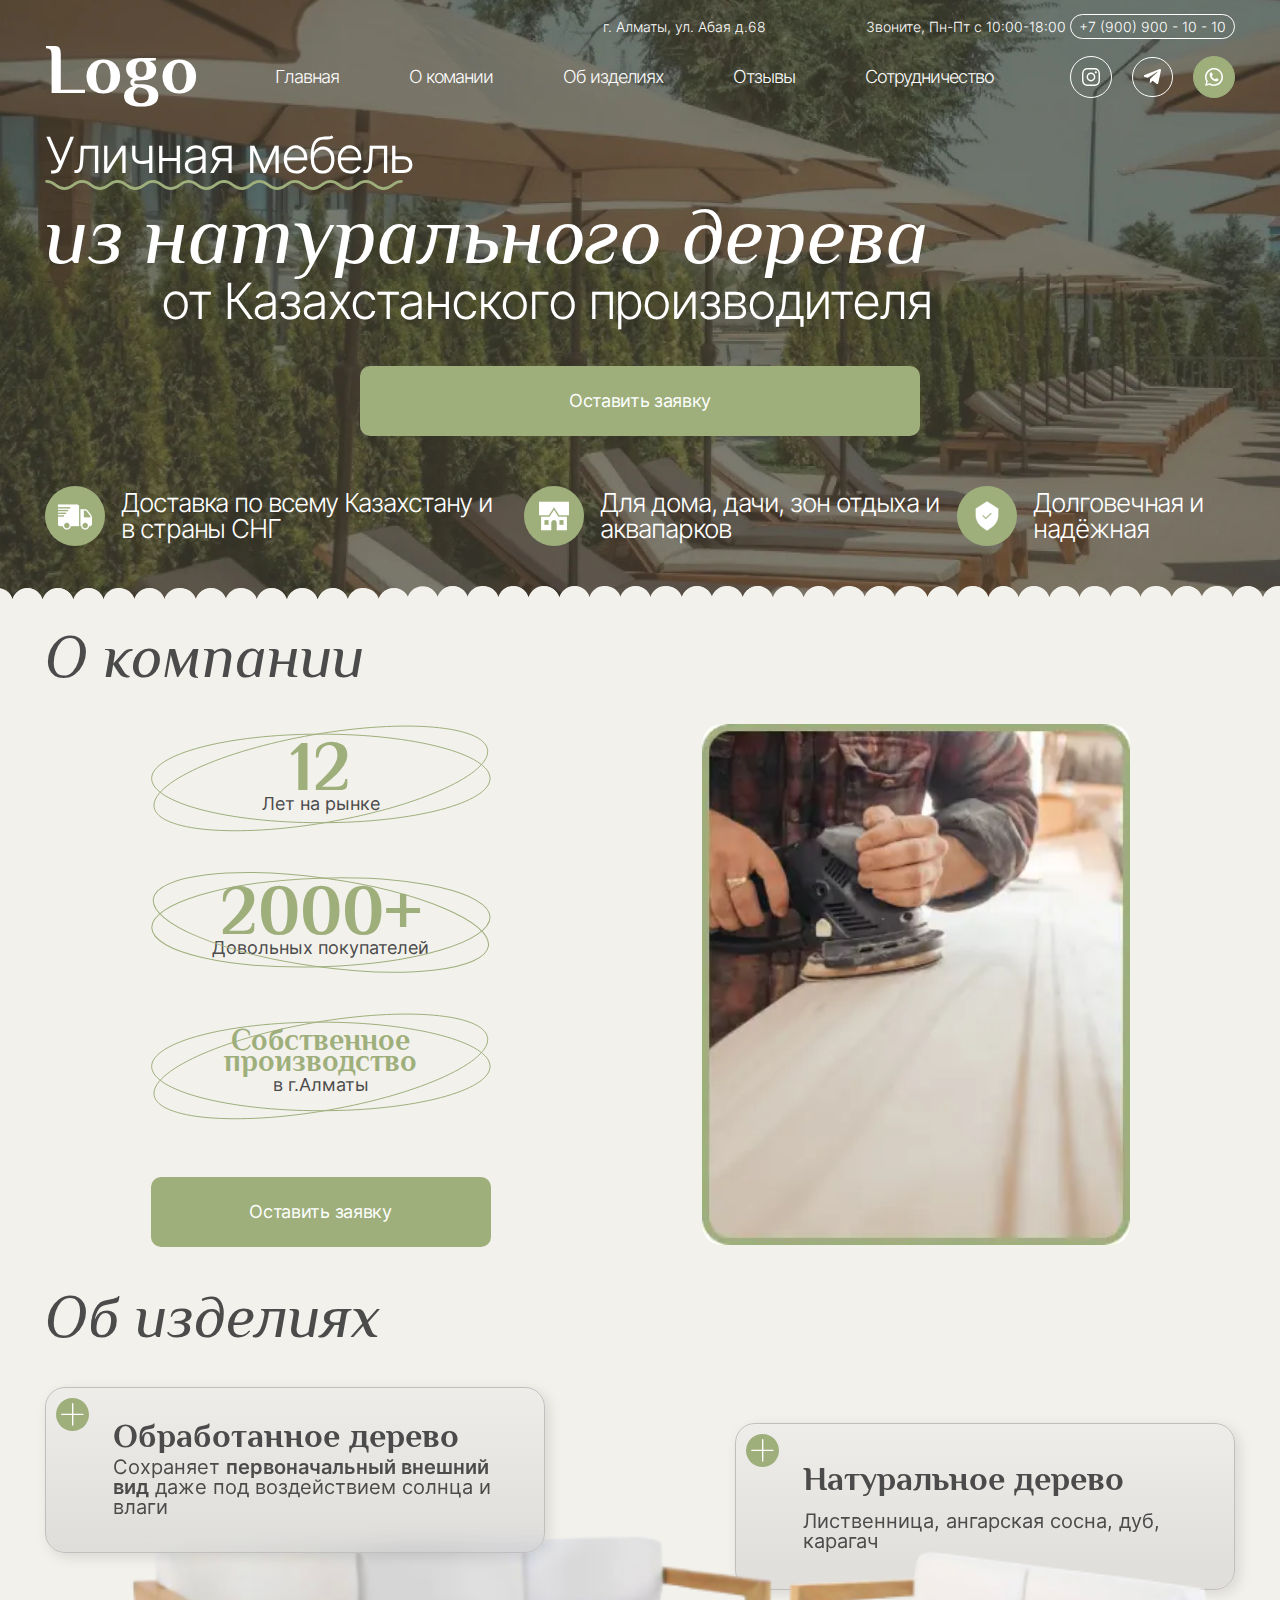
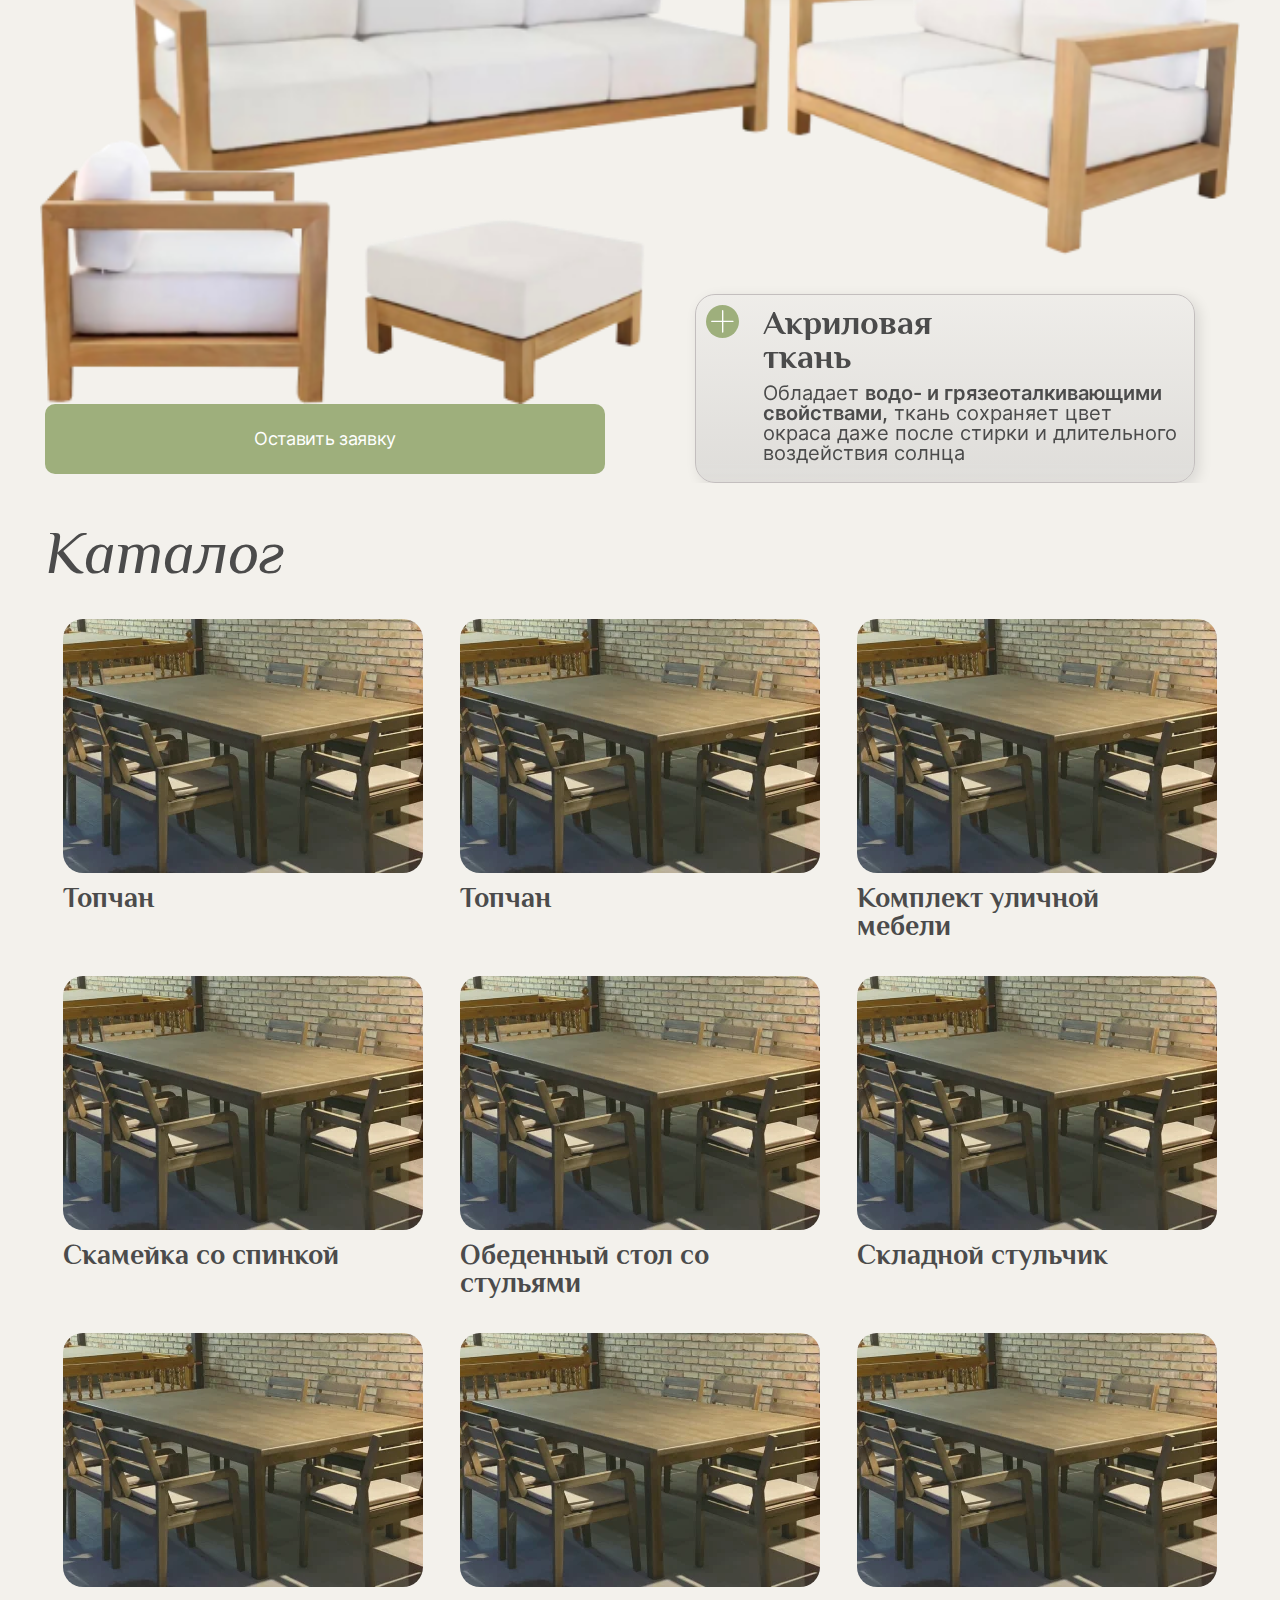
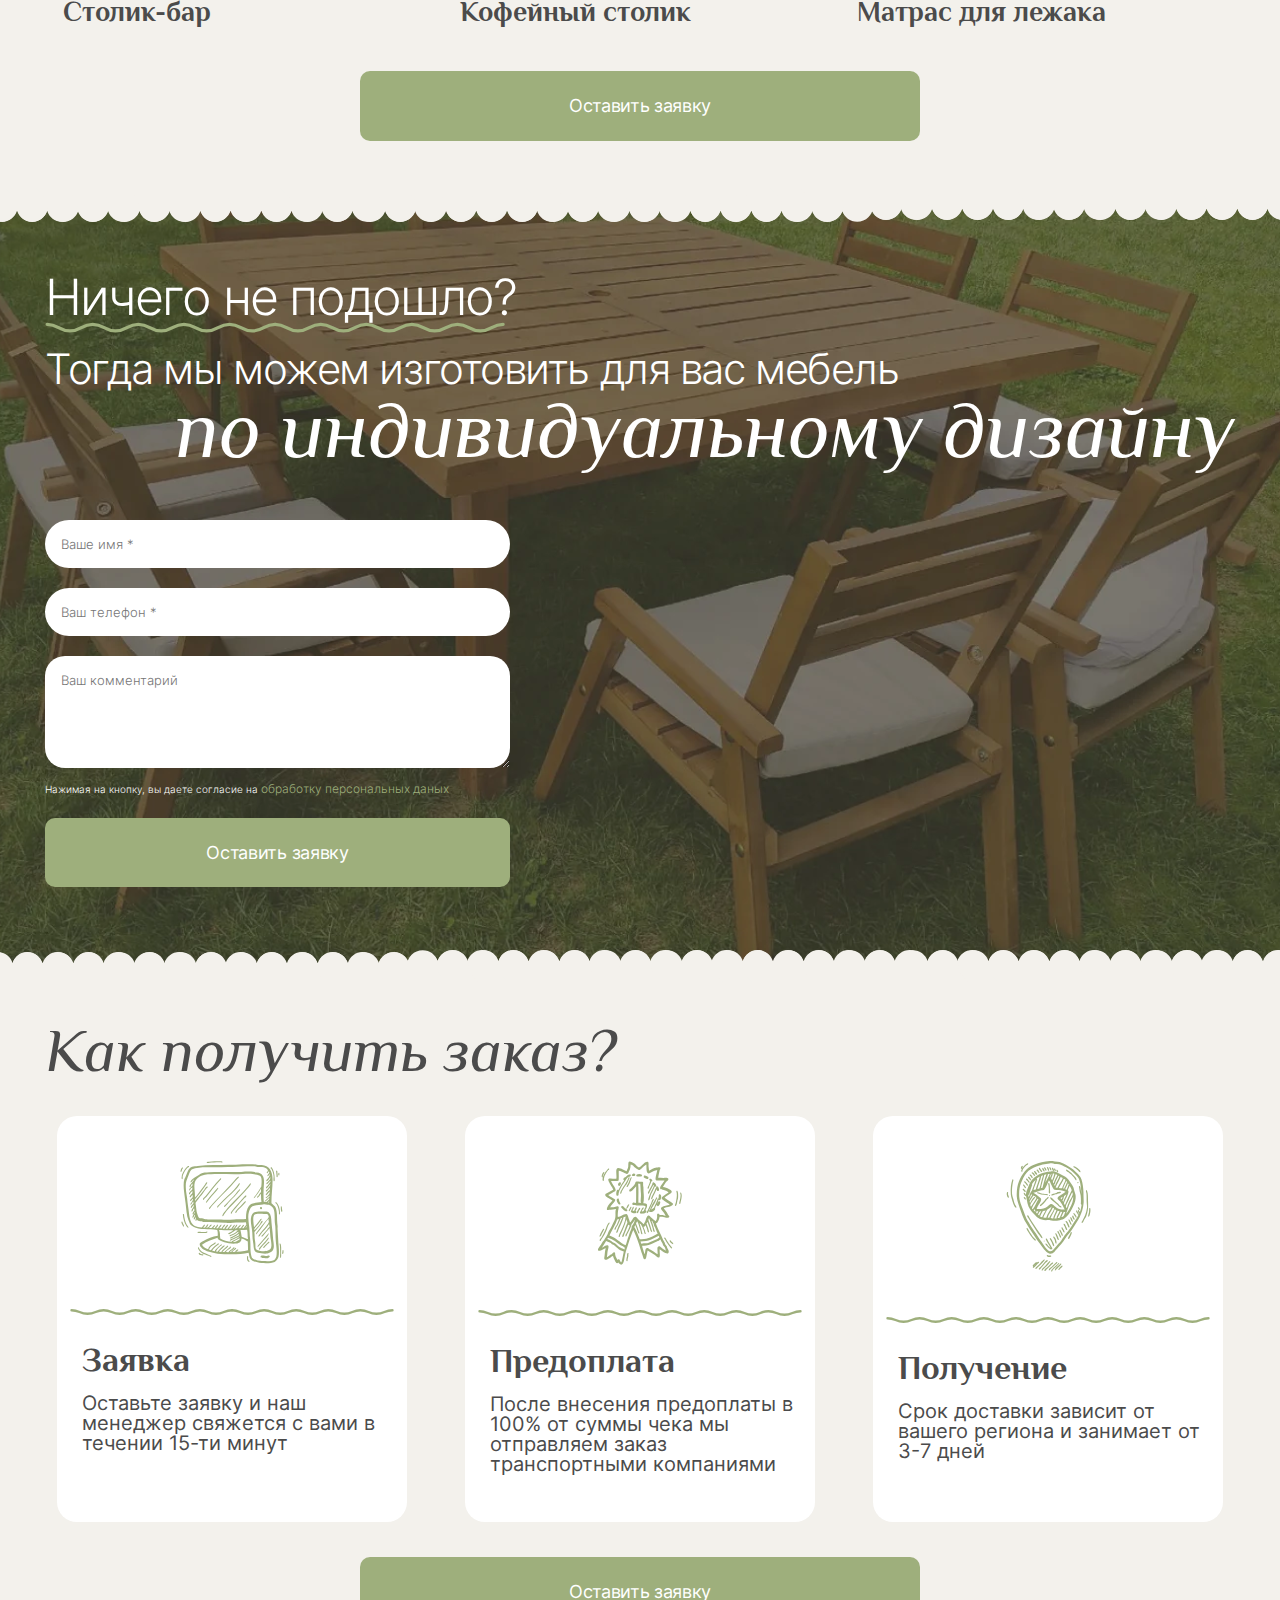
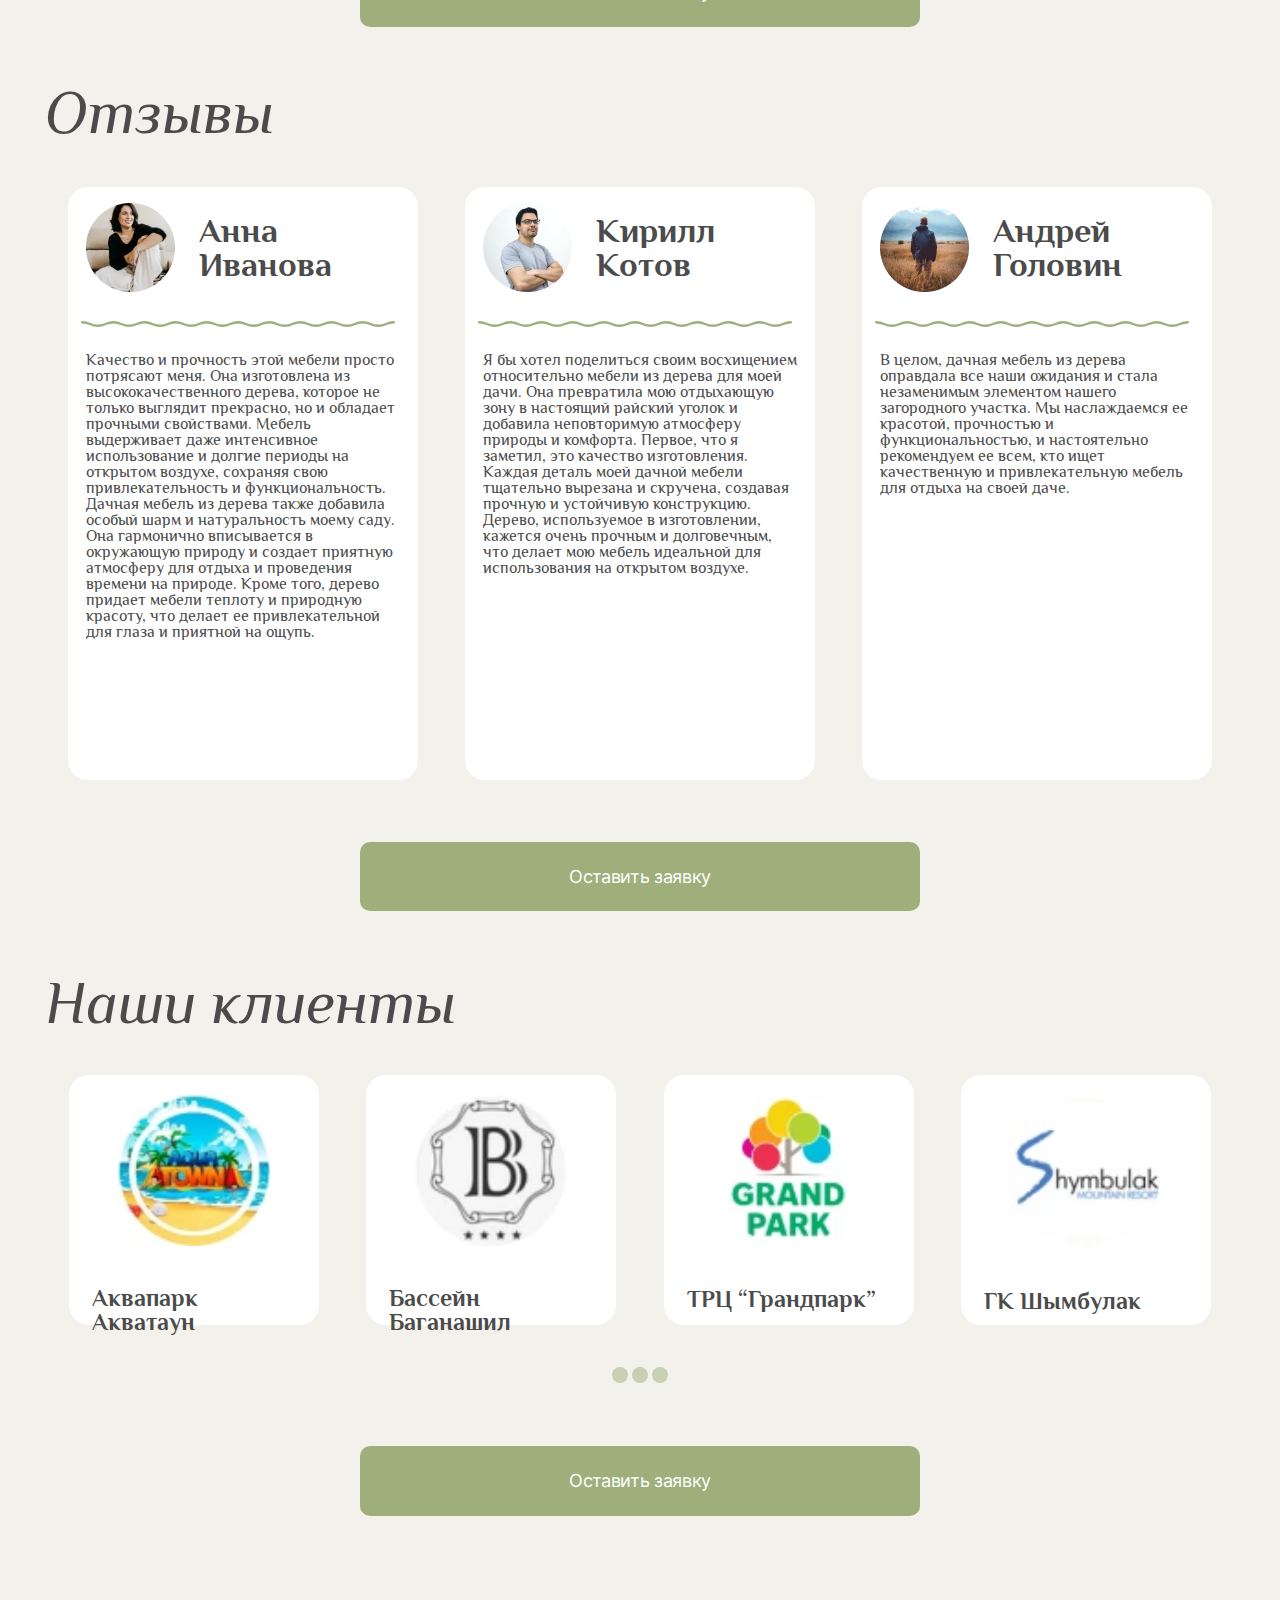
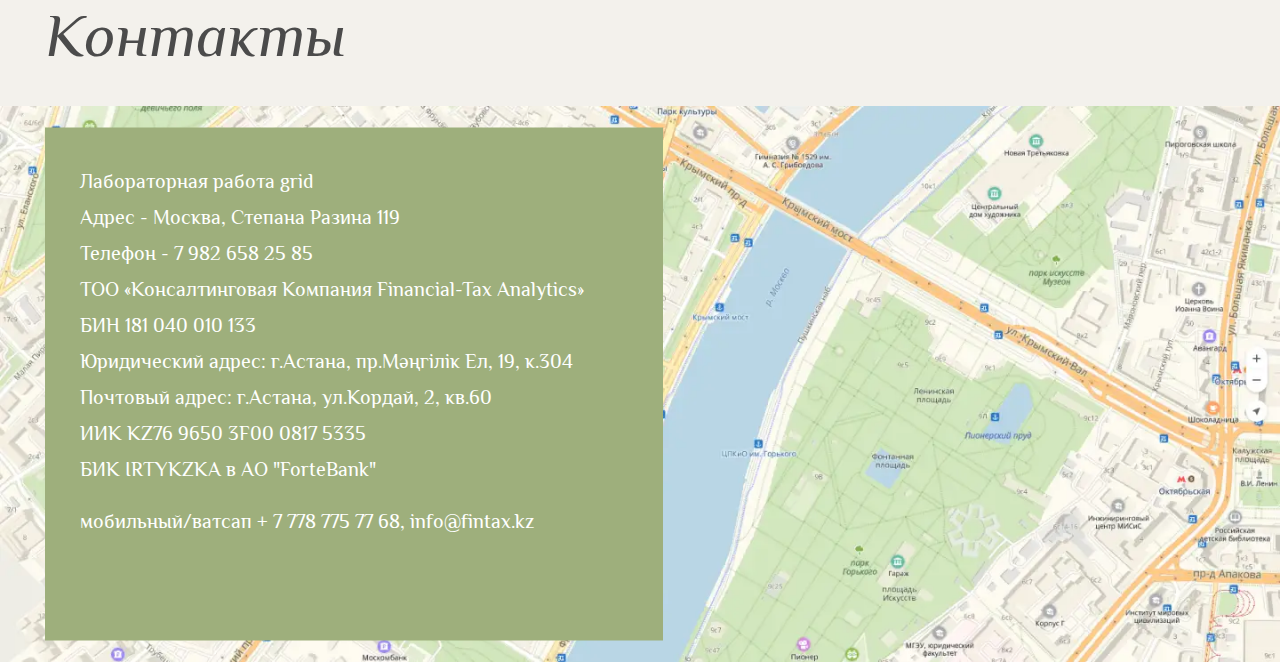
==== commit 88de41ed: "media qeeee zzz..." ====
--- a/index.html
+++ b/index.html
@@ -65,25 +65,29 @@
         <section class="about-us">
             <div class="about-us__wrapper">
                 <h2 class="about-us__title">О компании</h2>
-                <img src="image/process.webp" alt="" class="about-us__img">
-                <ul class="about-us__list">
-                    <li class="about-us__item">
-                        <span class="about-us__number">12</span>
-                        Лет на рынке
-                        <img src="image/decor.svg" alt="" class="about-us__decor">
-                    </li>
-                    <li class="about-us__item">
-                        <span class="about-us__number">2000+</span>
-                        Довольных покупателей
-                        <img src="image/decor.svg" alt="" class="about-us__decor about-us__decor--rotate">
-                    </li>
-                    <li class="about-us__item">
-                        <span class="about-us__number">Собственное производство</span>
-                        в г.Алматы
-                        <img src="image/decor.svg" alt="" class="about-us__decor">
-                    </li>
-                </ul>
-                <button class="about-us__btn">Оставить заявку</button>
+                <div class="about-us__main">
+                    <img src="image/process.webp" alt="" class="about-us__img">
+                    <div class="about-us__info">
+                        <ul class="about-us__list">
+                            <li class="about-us__item">
+                                <span class="about-us__number">12</span>
+                                Лет на рынке
+                                <img src="image/decor.svg" alt="" class="about-us__decor">
+                            </li>
+                            <li class="about-us__item">
+                                <span class="about-us__number">2000+</span>
+                                Довольных покупателей
+                                <img src="image/decor.svg" alt="" class="about-us__decor about-us__decor--rotate">
+                            </li>
+                            <li class="about-us__item">
+                                <span class="about-us__number">Собственное производство</span>
+                                в г.Алматы
+                                <img src="image/decor.svg" alt="" class="about-us__decor">
+                            </li>
+                        </ul>
+                        <button class="about-us__btn">Оставить заявку</button>
+                    </div>
+                </div>
             </div>
         </section>
         <section class="about-product">
@@ -109,6 +113,7 @@
                     </div>
                 </div>
                 <img src="image/sofa.png" alt="" class="about-product__second-img">
+                <button class="about-product__btn">Оставить заявку</button>
                 <div class="about-product__third-item about-product__item">
                     <img src="image/plus.svg" alt="" class="about-product__icon">
                     <div class="about-product__item-main">
@@ -142,31 +147,35 @@
                         <a href="#" class="catalog__name">Топчан</a>
                     </li>
                     <li class="catalog__item">
-                        <img src="image/product-4.webp" alt="Товар" class="catalog__img">
+                        <img src="image/product-3.webp" alt="Товар" class="catalog__img">
+                        <a href="#" class="catalog__name">Топчан</a>
+                    </li>
+                    <li class="catalog__item">
+                        <img src="image/product-3.webp" alt="Товар" class="catalog__img">
                         <a href="#" class="catalog__name">Комплект уличной мебели</a>
                     </li>
                     <li class="catalog__item">
-                        <img src="image/product-5.webp" alt="Товар" class="catalog__img">
+                        <img src="image/product-3.webp" alt="Товар" class="catalog__img">
                         <a href="#" class="catalog__name">Скамейка со спинкой</a>
                     </li>
                     <li class="catalog__item">
-                        <img src="image/product-6.webp" alt="Товар" class="catalog__img">
+                        <img src="image/product-3.webp" alt="Товар" class="catalog__img">
                         <a href="#" class="catalog__name">Обеденный стол со стульями</a>
                     </li>
                     <li class="catalog__item">
-                        <img src="image/product-7.webp" alt="Товар" class="catalog__img">
+                        <img src="image/product-3.webp" alt="Товар" class="catalog__img">
                         <a href="#" class="catalog__name">Складной стульчик</a>
                     </li>
                     <li class="catalog__item">
-                        <img src="image/product-8.webp" alt="Товар" class="catalog__img">
+                        <img src="image/product-3.webp" alt="Товар" class="catalog__img">
                         <a href="#" class="catalog__name">Столик-бар</a>
                     </li>
                     <li class="catalog__item">
-                        <img src="image/product-9.webp" alt="Товар" class="catalog__img">
+                        <img src="image/product-3.webp" alt="Товар" class="catalog__img">
                         <a href="#" class="catalog__name">Кофейный столик</a>
                     </li>
                     <li class="catalog__item">
-                        <img src="image/product-10.webp" alt="Товар" class="catalog__img">
+                        <img src="image/product-3.webp" alt="Товар" class="catalog__img">
                         <a href="#" class="catalog__name">Матрас для лежака</a>
                     </li>
                 </ul>
@@ -300,25 +309,39 @@
                         <p class="clients__name">ГК Шымбулак</p>
                     </li>
                 </ul>
+                <div class="clients__slide">
+                    <svg xmlns="http://www.w3.org/2000/svg" width="16" height="16" viewBox="0 0 16 16" fill="none">
+                        <circle cx="8" cy="8" r="8" fill="#9EAF7C" fill-opacity="0.5"/>
+                    </svg>
+                    <svg xmlns="http://www.w3.org/2000/svg" width="16" height="16" viewBox="0 0 16 16" fill="none">
+                        <circle cx="8" cy="8" r="8" fill="#9EAF7C" fill-opacity="0.5"/>
+                    </svg>
+                    <svg xmlns="http://www.w3.org/2000/svg" width="16" height="16" viewBox="0 0 16 16" fill="none">
+                        <circle cx="8" cy="8" r="8" fill="#9EAF7C" fill-opacity="0.5"/>
+                    </svg>
+                </div>
+                <button class="clients__btn">Оставить заявку</button>
             </div>
         </section>
     </main>
     <footer class="footer">
         <h2 class="footer__title">Контакты</h2>
-        <img src="image/map.webp" alt="Карта" class="footer__map">
-        <div class="footer__background">
-            <ul class="footer__list">
-                <li class="footer__item"><a href="grid.html">Лабораторная работа grid</a></li>
-                <li class="footer__item">Адрес - Москва, Степана Разина 119</li>
-                <li class="footer__item">Телефон - 7 982 658 25 85</li>
-                <li class="footer__item">ТОО «Консалтинговая Компания Financial-Tax Analytics»</li>
-                <li class="footer__item">БИН 181 040 010 133</li>
-                <li class="footer__item">Юридический адрес: г.Астана, пр.Мәңгілік Ел, 19, к.304</li>
-                <li class="footer__item">Почтовый адрес: г.Астана, ул.Кордай, 2, кв.60</li>
-                <li class="footer__item">ИИК KZ76 9650 3F00 0817 5335</li>
-                <li class="footer__item">БИК IRTYKZKA в АО "ForteBank"</li>
-                <li class="footer__item footer__item--last">мобильный/ватсап + 7 778 775 77 68, info@fintax.kz</li>
-            </ul>
+        <div class="footer__info">
+            <img src="image/map.webp" alt="Карта" class="footer__map">
+            <div class="footer__background">
+                <ul class="footer__list">
+                    <li class="footer__item"><a href="grid.html">Лабораторная работа grid</a></li>
+                    <li class="footer__item">Адрес - Москва, Степана Разина 119</li>
+                    <li class="footer__item">Телефон - 7 982 658 25 85</li>
+                    <li class="footer__item">ТОО «Консалтинговая Компания Financial-Tax Analytics»</li>
+                    <li class="footer__item">БИН 181 040 010 133</li>
+                    <li class="footer__item">Юридический адрес: г.Астана, пр.Мәңгілік Ел, 19, к.304</li>
+                    <li class="footer__item">Почтовый адрес: г.Астана, ул.Кордай, 2, кв.60</li>
+                    <li class="footer__item">ИИК KZ76 9650 3F00 0817 5335</li>
+                    <li class="footer__item">БИК IRTYKZKA в АО "ForteBank"</li>
+                    <li class="footer__item footer__item--last">мобильный/ватсап + 7 778 775 77 68, info@fintax.kz</li>
+                </ul>
+            </div>
         </div>
     </footer>
 </body>
--- a/scss/style.css
+++ b/scss/style.css
@@ -164,24 +164,57 @@
 main button {
   padding: 24px 0;
   width: 100%;
+  align-self: center;
+  justify-self: center;
+}
+@media screen and (min-width: 1159px) {
+  main button {
+    width: 560px;
+  }
+}
+main button:hover {
+  background-color: #444237;
+  transition: 0.15s;
 }
 
 button {
   font-family: "Inter", sans-serif;
   line-height: 120%;
   border-radius: 10px;
+  max-width: 560px;
   color: #FFF;
   background: #9EAF7C;
   letter-spacing: -0.32px;
 }
+@media screen and (min-width: 1159px) {
+  button {
+    font-size: 1.8rem;
+  }
+}
 
 h1 {
   font-size: 3.4rem;
+  letter-spacing: -2.04px;
+}
+@media screen and (min-width: 1159px) {
+  h1 {
+    font-size: 5rem;
+  }
 }
 
 h2 {
   font-family: "Philosopher Italic", serif;
   font-size: 3.8rem;
+}
+@media screen and (min-width: 1159px) {
+  h2 {
+    font-size: 6rem;
+  }
+}
+@media screen and (min-width: 1439px) {
+  h2 {
+    font-size: 8rem;
+  }
 }
 
 input {
@@ -196,12 +229,12 @@
   padding-top: 25px;
   color: #FFF;
 }
-
 @media screen and (min-width: 1159px) {
   .header {
     padding-top: 0;
   }
 }
+
 .header__sub {
   position: relative;
   margin-top: 20px;
@@ -211,12 +244,12 @@
   font-size: 1.4rem;
   gap: 100px;
 }
-
 @media screen and (max-width: 1158px) {
   .header__sub {
     display: none;
   }
 }
+
 .header__benefits-telephone {
   border: 1px solid #FFF;
   border-radius: 20px;
@@ -231,13 +264,11 @@
 .header__wrapper {
   min-width: 300px;
   margin-inline: 45px;
-  overflow-x: hidden;
-}
-@media screen and (min-width: 1440px) {
+}
+@media screen and (min-width: 1530px) {
   .header__wrapper {
-    min-width: 1170px;
-    margin-inline: 140px;
-    overflow-x: hidden;
+    width: 1440px;
+    margin-inline: auto;
   }
 }
 
@@ -247,12 +278,12 @@
   font-size: 4rem;
   margin-bottom: 15px;
 }
-
 @media screen and (min-width: 1159px) {
   .header__link {
     font-size: 7rem;
   }
 }
+
 .header__nav {
   font-family: "Inter Light", sans-serif;
   letter-spacing: -1.08px;
@@ -260,6 +291,11 @@
   align-items: center;
   font-size: 1.8rem;
   gap: 70px;
+}
+@media screen and (max-width: 929px) {
+  .header__nav {
+    display: none;
+  }
 }
 
 .header__nav-item:hover {
@@ -268,11 +304,6 @@
   transition: 0.1s;
 }
 
-@media screen and (max-width: 929px) {
-  .header__nav {
-    display: none;
-  }
-}
 .header__social {
   display: flex;
   align-items: center;
@@ -284,28 +315,28 @@
   border: solid 1px #FFF;
   border-radius: 50px;
 }
+@media screen and (max-width: 1159px) {
+  .header__social-item {
+    display: none;
+  }
+}
 
 .header__social-item:last-child {
   background-color: #9EAF7C;
   border-color: #9EAF7C;
 }
 
-@media screen and (max-width: 1159px) {
-  .header__social {
-    display: none;
-  }
-}
 .header__btn {
   border-radius: 60px;
   padding: 14.5px 13px;
   margin-bottom: 15px;
 }
-
 @media screen and (min-width: 929px) {
   .header__btn {
     display: none;
   }
 }
+
 .landing {
   overflow: hidden;
   font-family: "Inter Light", sans-serif;
@@ -320,37 +351,26 @@
 .landing__wrapper {
   min-width: 300px;
   margin-inline: 45px;
-  overflow-x: hidden;
   display: flex;
   flex-direction: column;
   padding-bottom: 40px;
 }
-@media screen and (min-width: 1440px) {
+@media screen and (min-width: 1530px) {
   .landing__wrapper {
-    min-width: 1170px;
-    margin-inline: 140px;
-    overflow-x: hidden;
+    width: 1440px;
+    margin-inline: auto;
   }
 }
 
 .landing__title {
   max-width: 600px;
 }
-
 @media screen and (min-width: 1159px) {
   .landing__title {
     max-width: 887px;
   }
 }
-.landing__name-title {
-  letter-spacing: -2.04px;
-}
-
-@media screen and (min-width: 1159px) {
-  .landing__name-title {
-    font-size: 5rem;
-  }
-}
+
 @media screen and (min-width: 1159px) {
   .landing__svg {
     width: 358px;
@@ -360,26 +380,25 @@
   font-family: "Philosopher Italic", serif;
   font-size: 3.8rem;
 }
-
 @media screen and (min-width: 1159px) {
   .landing__material-title {
     font-size: 8rem;
   }
 }
+
 .landing__from-title {
   font-size: 3.4rem;
   text-align: right;
   letter-spacing: -2.04px;
 }
-
 @media screen and (min-width: 1159px) {
   .landing__from-title {
     font-size: 5rem;
   }
 }
+
 .landing__btn {
   margin-top: 40px;
-  max-width: 560px;
 }
 
 .landing__list {
@@ -388,7 +407,6 @@
   margin-top: 50px;
   gap: 16px;
 }
-
 @media screen and (min-width: 733px) {
   .landing__list {
     flex-direction: row;
@@ -396,6 +414,7 @@
     width: 100%;
   }
 }
+
 .landing__list-item {
   display: flex;
   align-items: center;
@@ -403,12 +422,12 @@
   letter-spacing: -1.08px;
   gap: 16px;
 }
-
 @media screen and (min-width: 1159px) {
   .landing__list-item {
     font-size: 2.6rem;
   }
 }
+
 .landing__list-icon {
   background: #9EAF7C;
   border-radius: 50%;
@@ -423,51 +442,85 @@
   transform: translatex(-50%);
   margin-bottom: -20px;
 }
-
 @media screen and (min-width: 1365px) {
   .landing__decor {
     width: 110%;
-    margin-bottom: -30px;
-  }
-}
-.about-us {
-  overflow-x: hidden;
+    margin-bottom: -50px;
+  }
 }
 
 .about-us__wrapper {
   min-width: 300px;
   margin-inline: 45px;
-  overflow-x: hidden;
-  display: flex;
-  flex-direction: column;
   margin-top: 5px;
 }
-@media screen and (min-width: 1440px) {
+@media screen and (min-width: 1530px) {
   .about-us__wrapper {
-    min-width: 1170px;
-    margin-inline: 140px;
-    overflow-x: hidden;
-  }
+    width: 1440px;
+    margin-inline: auto;
+  }
+}
+
+.about-us__main {
+  display: flex;
+  flex-direction: column;
+}
+@media screen and (min-width: 930px) {
+  .about-us__main {
+    flex-direction: row;
+    justify-content: space-around;
+  }
+}
+
+.about-us__info {
+  display: flex;
+  flex-direction: column;
+  align-items: center;
 }
 
 .about-us__img {
   align-self: center;
   margin-top: 35px;
   border-radius: 20px;
-  max-width: 560px;
+}
+@media screen and (min-width: 930px) {
+  .about-us__img {
+    order: 2;
+    width: 428px;
+  }
+}
+@media screen and (min-width: 1300px) {
+  .about-us__img {
+    width: 560px;
+  }
 }
 
 .about-us__list {
+  display: flex;
+  flex-direction: column;
   text-align: center;
+  margin-top: 55px;
+  gap: 70px;
+}
+@media screen and (min-width: 1300px) {
+  .about-us__list {
+    gap: 90px;
+    margin-top: 80px;
+  }
 }
 
 .about-us__item {
+  position: relative;
   display: flex;
   flex-direction: column;
   font-family: "Inter", sans-serif;
   font-size: 1.8rem;
   line-height: 140%;
-  margin-top: 75px;
+}
+@media screen and (min-width: 1300px) {
+  .about-us__item {
+    font-size: 2.4rem;
+  }
 }
 
 .about-us__number {
@@ -476,18 +529,34 @@
   font-size: 7rem;
   line-height: 70%;
 }
+@media screen and (min-width: 1300px) {
+  .about-us__number {
+    font-size: 10rem;
+  }
+}
 
 .about-us__item:last-child .about-us__number {
   font-size: 3rem;
   max-width: 200px;
   align-self: center;
 }
+@media screen and (min-width: 1300px) {
+  .about-us__item:last-child .about-us__number {
+    font-size: 5rem;
+    max-width: 380px;
+  }
+}
 
 .about-us__decor {
   position: absolute;
   left: 50%;
   transform: translate(-50%, -25%);
 }
+@media screen and (min-width: 1300px) {
+  .about-us__decor {
+    width: 480px;
+  }
+}
 
 .about-us__decor--rotate {
   transform: translate(-50%, -25%) rotate(8deg);
@@ -495,6 +564,11 @@
 
 .about-us__btn {
   margin-top: 80px;
+}
+@media screen and (min-width: 930px) and (max-width: 1299px) {
+  .about-us__btn {
+    width: 340px;
+  }
 }
 
 .about-product {
@@ -504,15 +578,13 @@
 .about-product__wrapper {
   min-width: 300px;
   margin-inline: 45px;
-  overflow-x: hidden;
-  display: flex;
-  flex-direction: column;
-}
-@media screen and (min-width: 1440px) {
+  display: flex;
+  flex-direction: column;
+}
+@media screen and (min-width: 1530px) {
   .about-product__wrapper {
-    min-width: 1170px;
-    margin-inline: 140px;
-    overflow-x: hidden;
+    width: 1440px;
+    margin-inline: auto;
   }
 }
 
@@ -528,14 +600,32 @@
   box-shadow: 4px 4px 14px 0px rgba(0, 0, 0, 0.11);
   -webkit-backdrop-filter: blur(10.5px);
           backdrop-filter: blur(10.5px);
-  padding: 10px 10px 0 10px;
+  padding: 10px 20px 0 10px;
+  max-width: 500px;
+  align-self: center;
+}
+@media screen and (min-width: 1210px) {
+  .about-product__item {
+    font-size: 2rem;
+  }
 }
 
 .about-product__first-item {
-  padding-bottom: 30px;
+  padding-bottom: 35px;
 }
 .about-product__first-item .about-product__item-title {
   margin: 8px 0 5px 0;
+}
+@media screen and (min-width: 1210px) {
+  .about-product__first-item .about-product__item-title {
+    margin-top: 20px;
+  }
+}
+@media screen and (min-width: 1210px) {
+  .about-product__first-item {
+    align-self: start;
+    z-index: 4;
+  }
 }
 
 .about-product__second-item {
@@ -547,6 +637,12 @@
 .about-product__second-item .about-product__item-title {
   margin: 27px 0 16px 0;
 }
+@media screen and (min-width: 1210px) {
+  .about-product__second-item {
+    align-self: end;
+    margin-top: -130px;
+  }
+}
 
 .about-product__third-item {
   position: relative;
@@ -557,6 +653,18 @@
 .about-product__third-item .about-product__item-title {
   margin: 10px 0 10px 0;
   max-width: 200px;
+}
+@media screen and (min-width: 1210px) {
+  .about-product__third-item .about-product__item-title {
+    margin-top: 0;
+  }
+}
+@media screen and (min-width: 1210px) {
+  .about-product__third-item {
+    align-self: end;
+    margin-right: 40px;
+    margin-top: -180px;
+  }
 }
 
 .about-product__icon {
@@ -573,6 +681,11 @@
 
 .about-product__item-title {
   font-size: 2.6rem;
+}
+@media screen and (min-width: 1210px) {
+  .about-product__item-title {
+    font-size: 3.4rem;
+  }
 }
 
 .about-product__item-info {
@@ -591,14 +704,35 @@
   height: auto;
   width: 430px;
 }
+@media screen and (min-width: 1210px) {
+  .about-product__first-img {
+    display: none;
+  }
+}
 
 .about-product__second-img {
   position: relative;
   left: -366px;
   margin-top: -37px;
   z-index: 3;
-  height: auto;
   width: 640px;
+}
+@media screen and (min-width: 1210px) {
+  .about-product__second-img {
+    margin-top: -55px;
+    left: 0;
+    align-self: center;
+    width: 1200px;
+  }
+}
+
+.about-product__btn {
+  align-self: start;
+}
+@media screen and (max-width: 1210px) {
+  .about-product__btn {
+    display: none;
+  }
 }
 
 .catalog {
@@ -608,15 +742,13 @@
 .catalog__wrapper {
   min-width: 300px;
   margin-inline: 45px;
-  overflow-x: hidden;
-  display: flex;
-  flex-direction: column;
-}
-@media screen and (min-width: 1440px) {
+  display: flex;
+  flex-direction: column;
+}
+@media screen and (min-width: 1530px) {
   .catalog__wrapper {
-    min-width: 1170px;
-    margin-inline: 140px;
-    overflow-x: hidden;
+    width: 1440px;
+    margin-inline: auto;
   }
 }
 
@@ -631,6 +763,11 @@
   gap: 36px;
   justify-content: center;
 }
+@media screen and (min-width: 570px) {
+  .catalog__big-list {
+    display: none;
+  }
+}
 
 .catalog__big-item {
   display: flex;
@@ -652,21 +789,58 @@
   margin-inline: auto;
   max-width: 419px;
 }
+@media screen and (min-width: 570px) {
+  .catalog__list {
+    max-width: 559px;
+  }
+}
+@media screen and (min-width: 1159px) {
+  .catalog__list {
+    max-width: 1439px;
+  }
+}
 
 .catalog__item {
   display: flex;
   flex-direction: column;
   margin-top: 36px;
-  border-radius: 20px;
+}
+
+@media screen and (max-width: 570px) {
+  .catalog__item:first-child {
+    display: none;
+  }
 }
 
 .catalog__img {
   border-radius: 20px;
+  width: 143px;
+  height: 143px;
+  -o-object-fit: cover;
+     object-fit: cover;
+}
+@media screen and (min-width: 1159px) {
+  .catalog__img {
+    width: 325px;
+    height: 254px;
+  }
+}
+@media screen and (min-width: 1200px) {
+  .catalog__img {
+    width: 360px;
+    height: 254px;
+  }
 }
 
 .catalog__name {
   margin-top: 11.2px;
   max-width: 140px;
+}
+@media screen and (min-width: 1159px) {
+  .catalog__name {
+    max-width: 280px;
+    font-size: 28px;
+  }
 }
 
 .catalog__name-svg {
@@ -690,20 +864,19 @@
 .action__wrapper {
   min-width: 300px;
   margin-inline: 45px;
-  overflow-x: hidden;
   padding: 50px 0 63px 0;
 }
-@media screen and (min-width: 1440px) {
+@media screen and (min-width: 1530px) {
   .action__wrapper {
-    min-width: 1170px;
-    margin-inline: 140px;
-    overflow-x: hidden;
+    width: 1440px;
+    margin-inline: auto;
   }
 }
 
 .action__form {
   display: flex;
   flex-direction: column;
+  max-width: 465px;
 }
 
 .action__name-title {
@@ -711,15 +884,52 @@
   font-family: "Inter Light", sans-serif;
   letter-spacing: -1.92px;
 }
-
+@media screen and (min-width: 840px) {
+  .action__name-title {
+    font-size: 4rem;
+  }
+}
+@media screen and (min-width: 1159px) {
+  .action__name-title {
+    font-size: 5rem;
+  }
+}
+
+@media screen and (min-width: 1159px) {
+  .action__svg {
+    width: 460px;
+  }
+}
 .action__title-about {
   font-size: 2.4rem;
   letter-spacing: -1.44px;
 }
+@media screen and (min-width: 840px) {
+  .action__title-about {
+    font-size: 3.2rem;
+  }
+}
+@media screen and (min-width: 1159px) {
+  .action__title-about {
+    font-size: 4.2rem;
+    margin-top: 10px;
+  }
+}
 
 .action__title-answer {
   font-family: "Philosopher Italic", serif;
   font-size: 3.2rem;
+  text-align: end;
+}
+@media screen and (min-width: 840px) {
+  .action__title-answer {
+    font-size: 5.5rem;
+  }
+}
+@media screen and (min-width: 1159px) {
+  .action__title-answer {
+    font-size: 8rem;
+  }
 }
 
 .action__input-name {
@@ -745,6 +955,11 @@
 .action__link {
   color: #9EAF7C;
 }
+@media screen and (min-width: 1159px) {
+  .action__link {
+    font-size: 1.2rem;
+  }
+}
 
 .action__link:hover {
   text-decoration: underline;
@@ -752,20 +967,33 @@
 
 .action__btn {
   margin-top: 23px;
+  max-width: 465px;
 }
 
 .action__first-decor {
   position: relative;
   left: 50%;
-  margin-top: -17px;
+  margin-top: -20px;
   transform: rotate(180deg) translatex(50%);
+}
+@media screen and (min-width: 1365px) {
+  .action__first-decor {
+    width: 110%;
+    margin-top: -40px;
+  }
 }
 
 .action__second-decor {
   position: relative;
   left: 50%;
   transform: translatex(-50%);
-  margin-bottom: -17px;
+  margin-bottom: -20px;
+}
+@media screen and (min-width: 1365px) {
+  .action__second-decor {
+    width: 110%;
+    margin-bottom: -40px;
+  }
 }
 
 .instruction {
@@ -775,26 +1003,45 @@
 .instruction__wrapper {
   min-width: 300px;
   margin-inline: 45px;
-  overflow-x: hidden;
-}
-@media screen and (min-width: 1440px) {
+  display: flex;
+  flex-direction: column;
+}
+@media screen and (min-width: 1530px) {
   .instruction__wrapper {
-    min-width: 1170px;
-    margin-inline: 140px;
-    overflow-x: hidden;
+    width: 1440px;
+    margin-inline: auto;
   }
 }
 
 .instruction__title {
   margin-top: 35px;
+}
+
+.instruction__list {
+  display: flex;
+  flex-direction: column;
+  align-items: center;
+  margin-top: 35px;
+  gap: 35px;
+}
+@media screen and (min-width: 1020px) {
+  .instruction__list {
+    flex-direction: row;
+    justify-content: space-around;
+  }
 }
 
 .instruction__item {
   background: #FFF;
   border-radius: 20px;
-  min-height: 406px;
+  height: 406px;
   padding: 45px 13px;
-  margin: 35px 0;
+  max-width: 300px;
+}
+@media screen and (min-width: 1159px) {
+  .instruction__item {
+    max-width: 350px;
+  }
 }
 
 .instruction__about {
@@ -804,9 +1051,19 @@
 .instruction__info {
   font-family: "Inter", sans-serif;
 }
+@media screen and (min-width: 1159px) {
+  .instruction__info {
+    font-size: 2rem;
+  }
+}
 
 .instruction__list-title {
   font-size: 2.8rem;
+}
+@media screen and (min-width: 1159px) {
+  .instruction__list-title {
+    font-size: 3.4rem;
+  }
 }
 
 .instruction__img {
@@ -822,20 +1079,20 @@
   margin: 17px 0;
 }
 
-.reviews {
-  overflow-x: hidden;
+.instruction__btn {
+  margin-top: 35px;
 }
 
 .reviews__wrapper {
   min-width: 300px;
   margin-inline: 45px;
-  overflow-x: hidden;
-}
-@media screen and (min-width: 1440px) {
+  display: flex;
+  flex-direction: column;
+}
+@media screen and (min-width: 1530px) {
   .reviews__wrapper {
-    min-width: 1170px;
-    margin-inline: 140px;
-    overflow-x: hidden;
+    width: 1440px;
+    margin-inline: auto;
   }
 }
 
@@ -846,14 +1103,30 @@
 .reviews__list {
   display: flex;
   flex-direction: column;
+  align-items: center;
   margin-top: 44px;
   gap: 18px;
+}
+@media screen and (min-width: 1020px) {
+  .reviews__list {
+    flex-direction: row;
+    justify-content: space-around;
+    gap: 0;
+  }
 }
 
 .reviews__item {
   background: #FFF;
   border-radius: 20px;
   padding: 16px 18px 40px 18px;
+  max-width: 300px;
+  height: 480px;
+}
+@media screen and (min-width: 1159px) {
+  .reviews__item {
+    max-width: 350px;
+    height: 593px;
+  }
 }
 
 .reviews__user {
@@ -868,6 +1141,11 @@
 
 .reviews__user-name {
   font-size: 2.8rem;
+}
+@media screen and (min-width: 1159px) {
+  .reviews__user-name {
+    font-size: 3.4rem;
+  }
 }
 
 .reviews__svg {
@@ -880,6 +1158,11 @@
   font-size: 1.4rem;
   margin-top: 15px;
 }
+@media screen and (min-width: 1159px) {
+  .reviews__about {
+    font-size: 1.6rem;
+  }
+}
 
 .reviews__btn {
   margin-top: 62px;
@@ -892,13 +1175,13 @@
 .clients__wrapper {
   min-width: 300px;
   margin-inline: 45px;
-  overflow-x: hidden;
-}
-@media screen and (min-width: 1440px) {
+  display: flex;
+  flex-direction: column;
+}
+@media screen and (min-width: 1530px) {
   .clients__wrapper {
-    min-width: 1170px;
-    margin-inline: 140px;
-    overflow-x: hidden;
+    width: 1440px;
+    margin-inline: auto;
   }
 }
 
@@ -910,10 +1193,20 @@
   display: flex;
   flex-wrap: wrap;
   justify-content: space-around;
-  margin-inline: auto;
   margin-top: 42px;
   row-gap: 23px;
   max-width: 419px;
+}
+@media screen and (min-width: 530px) {
+  .clients__list {
+    max-width: 559px;
+  }
+}
+@media screen and (min-width: 680px) {
+  .clients__list {
+    flex-wrap: nowrap;
+    max-width: 1440px;
+  }
 }
 
 .clients__item {
@@ -923,15 +1216,64 @@
   width: 140px;
   height: 140px;
 }
+@media screen and (min-width: 1159px) {
+  .clients__item {
+    width: 250px;
+    height: 250px;
+    padding: 20px 23px;
+  }
+}
+
+@media screen and (min-width: 680px) {
+  .clients__item:first-child {
+    display: none;
+  }
+}
+
+@media screen and (min-width: 680px) {
+  .clients__item:nth-child(2) {
+    display: none;
+  }
+}
 
 .clients__logo {
   position: relative;
   left: 50%;
   transform: translatex(-50%);
 }
+@media screen and (min-width: 1159px) {
+  .clients__logo {
+    width: 152px;
+  }
+}
 
 .clients__name {
   margin-top: 3px;
+}
+@media screen and (min-width: 1159px) {
+  .clients__name {
+    font-size: 2.4rem;
+    margin-top: 40px;
+  }
+}
+
+.clients__slide {
+  align-self: center;
+  margin-top: 42px;
+}
+@media screen and (max-width: 680px) {
+  .clients__slide {
+    display: none;
+  }
+}
+
+.clients__btn {
+  margin-top: 60px;
+}
+@media screen and (max-width: 680px) {
+  .clients__btn {
+    display: none;
+  }
 }
 
 .footer {
@@ -941,41 +1283,63 @@
 .footer__title {
   min-width: 300px;
   margin-inline: 45px;
-  overflow-x: hidden;
   margin-top: 90px;
 }
-@media screen and (min-width: 1440px) {
+@media screen and (min-width: 1530px) {
   .footer__title {
-    min-width: 1170px;
-    margin-inline: 140px;
-    overflow-x: hidden;
-  }
-}
-
-.footer__map {
+    width: 1440px;
+    margin-inline: auto;
+  }
+}
+
+.footer__info {
   position: relative;
   margin-top: 40px;
-  left: 50%;
-  transform: translatex(-50%);
+}
+
+.footer__map {
+  width: 100%;
 }
 
 .footer__background {
   background: #9EAF7C;
+  padding: 34px 0 73px 0;
+}
+@media screen and (min-width: 1159px) {
+  .footer__background {
+    min-width: 300px;
+    margin-inline: 45px;
+    padding: 35px 35px 73px 35px;
+    position: absolute;
+    width: 618px;
+    height: 513px;
+    top: 50%;
+    transform: translatey(-50%);
+  }
+}
+@media screen and (min-width: 1159px) and (min-width: 1530px) {
+  .footer__background {
+    width: 1440px;
+    margin-inline: auto;
+  }
+}
+@media screen and (min-width: 1530px) {
+  .footer__background {
+    top: 15%;
+    left: 25%;
+    transform: translatex(-50%);
+  }
 }
 
 .footer__list {
-  min-width: 300px;
   margin-inline: 45px;
-  overflow-x: hidden;
   font-family: "Philosopher", serif;
   color: #FFF;
-  padding: 34px 0 73px 0;
-}
-@media screen and (min-width: 1440px) {
+}
+@media screen and (min-width: 1159px) {
   .footer__list {
-    min-width: 1170px;
-    margin-inline: 140px;
-    overflow-x: hidden;
+    font-size: 2rem;
+    margin-inline: 0;
   }
 }
 
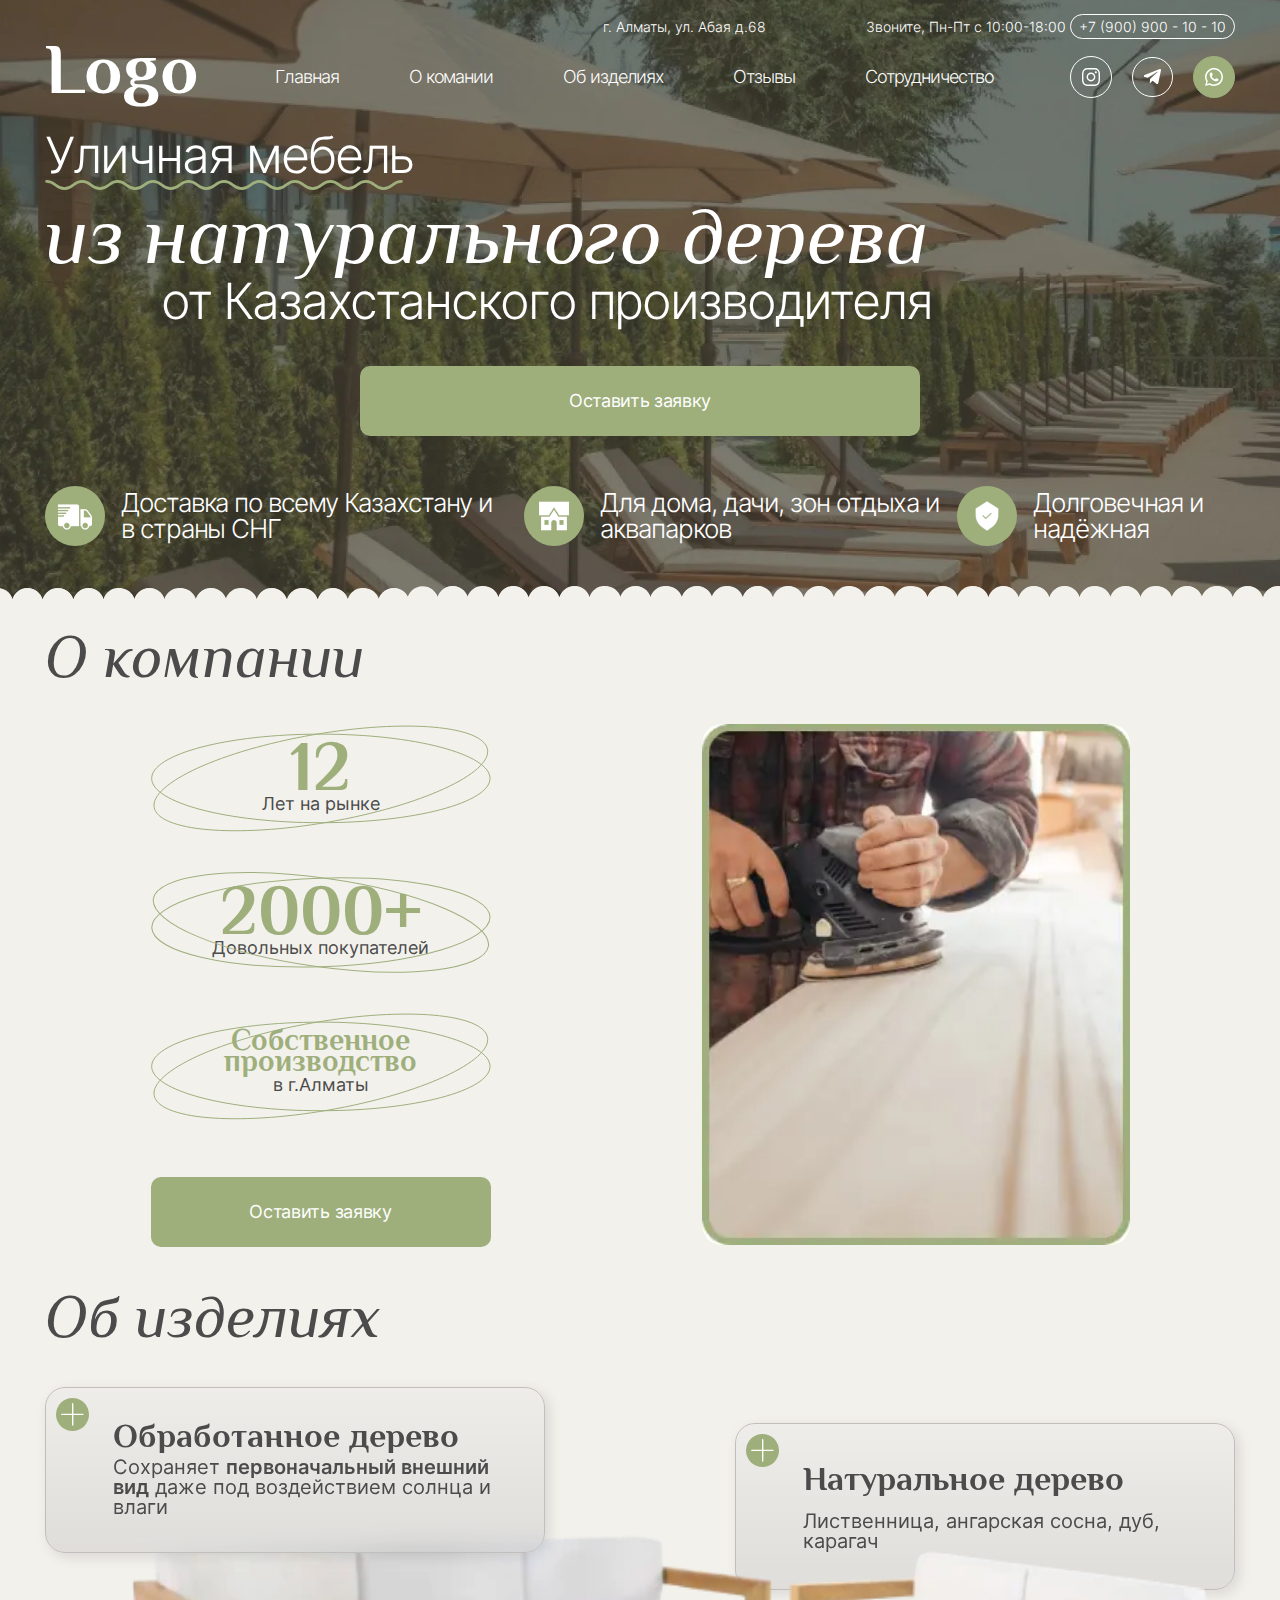
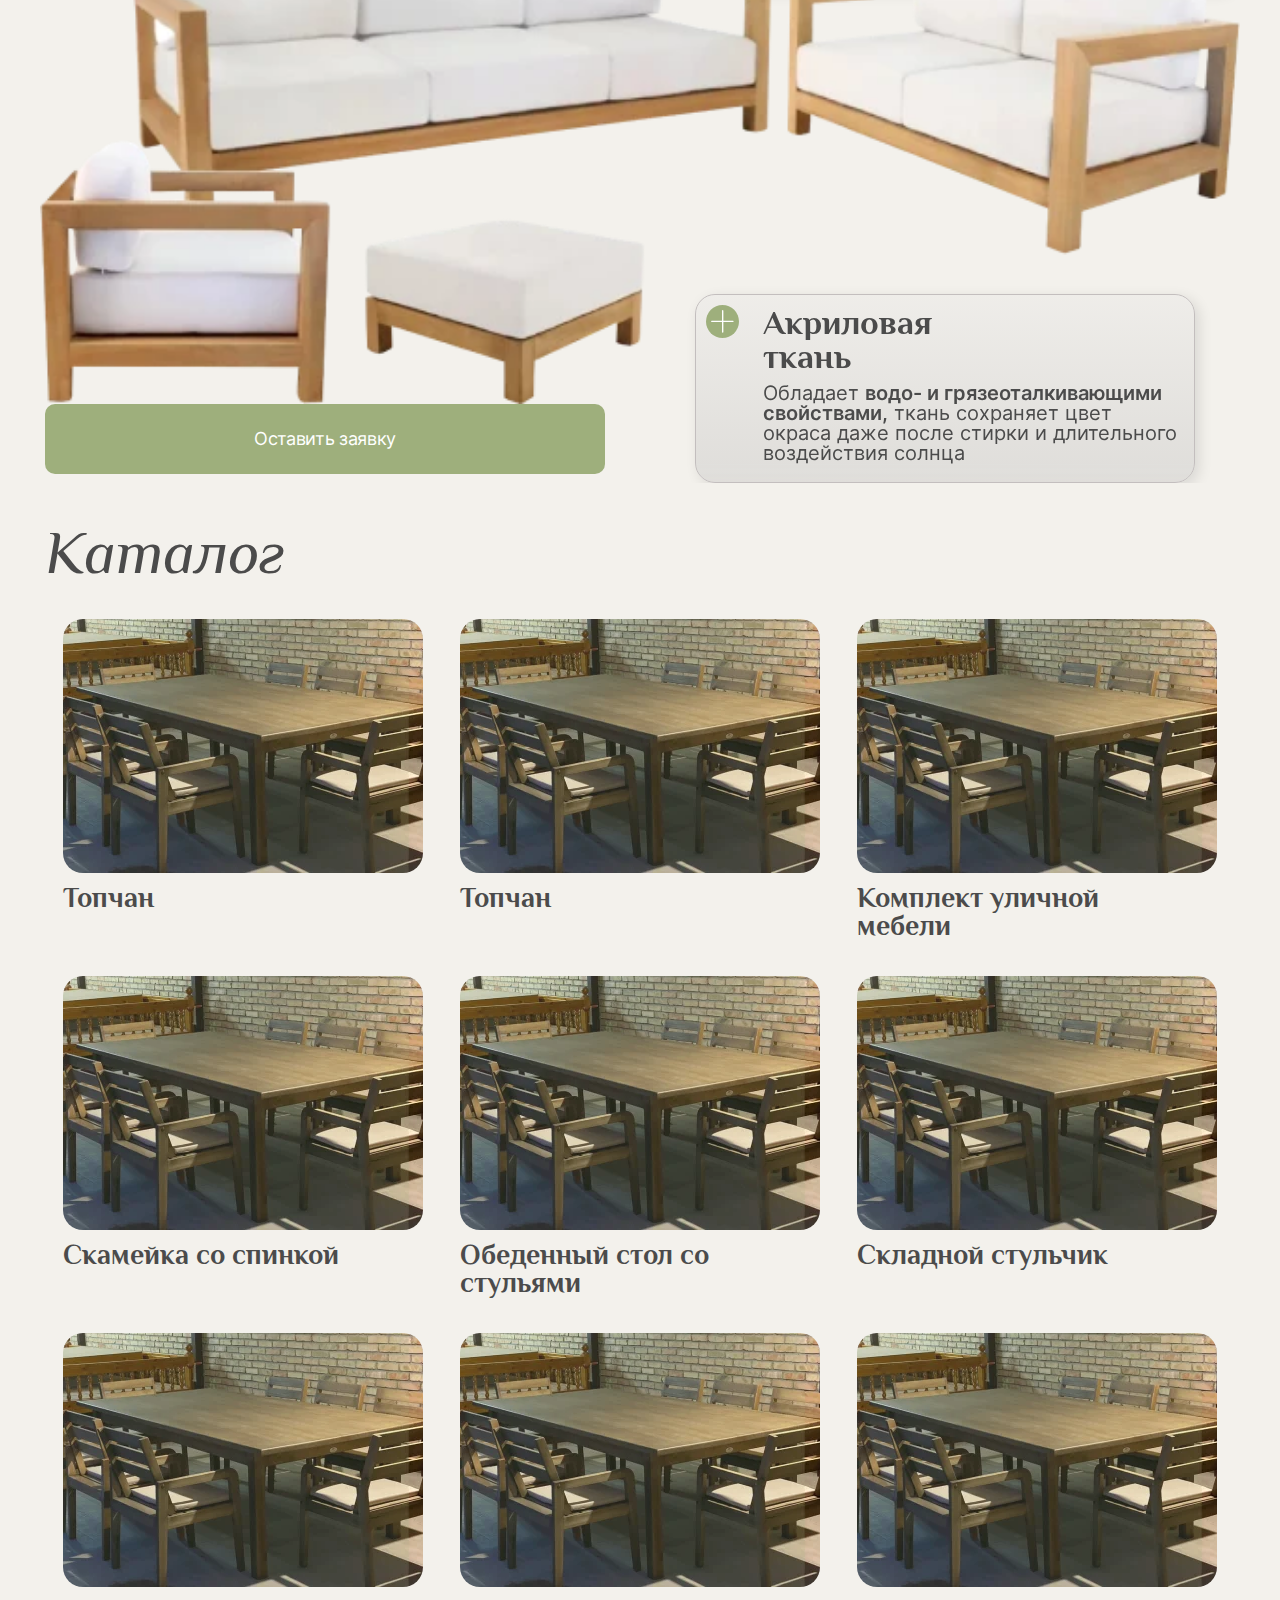
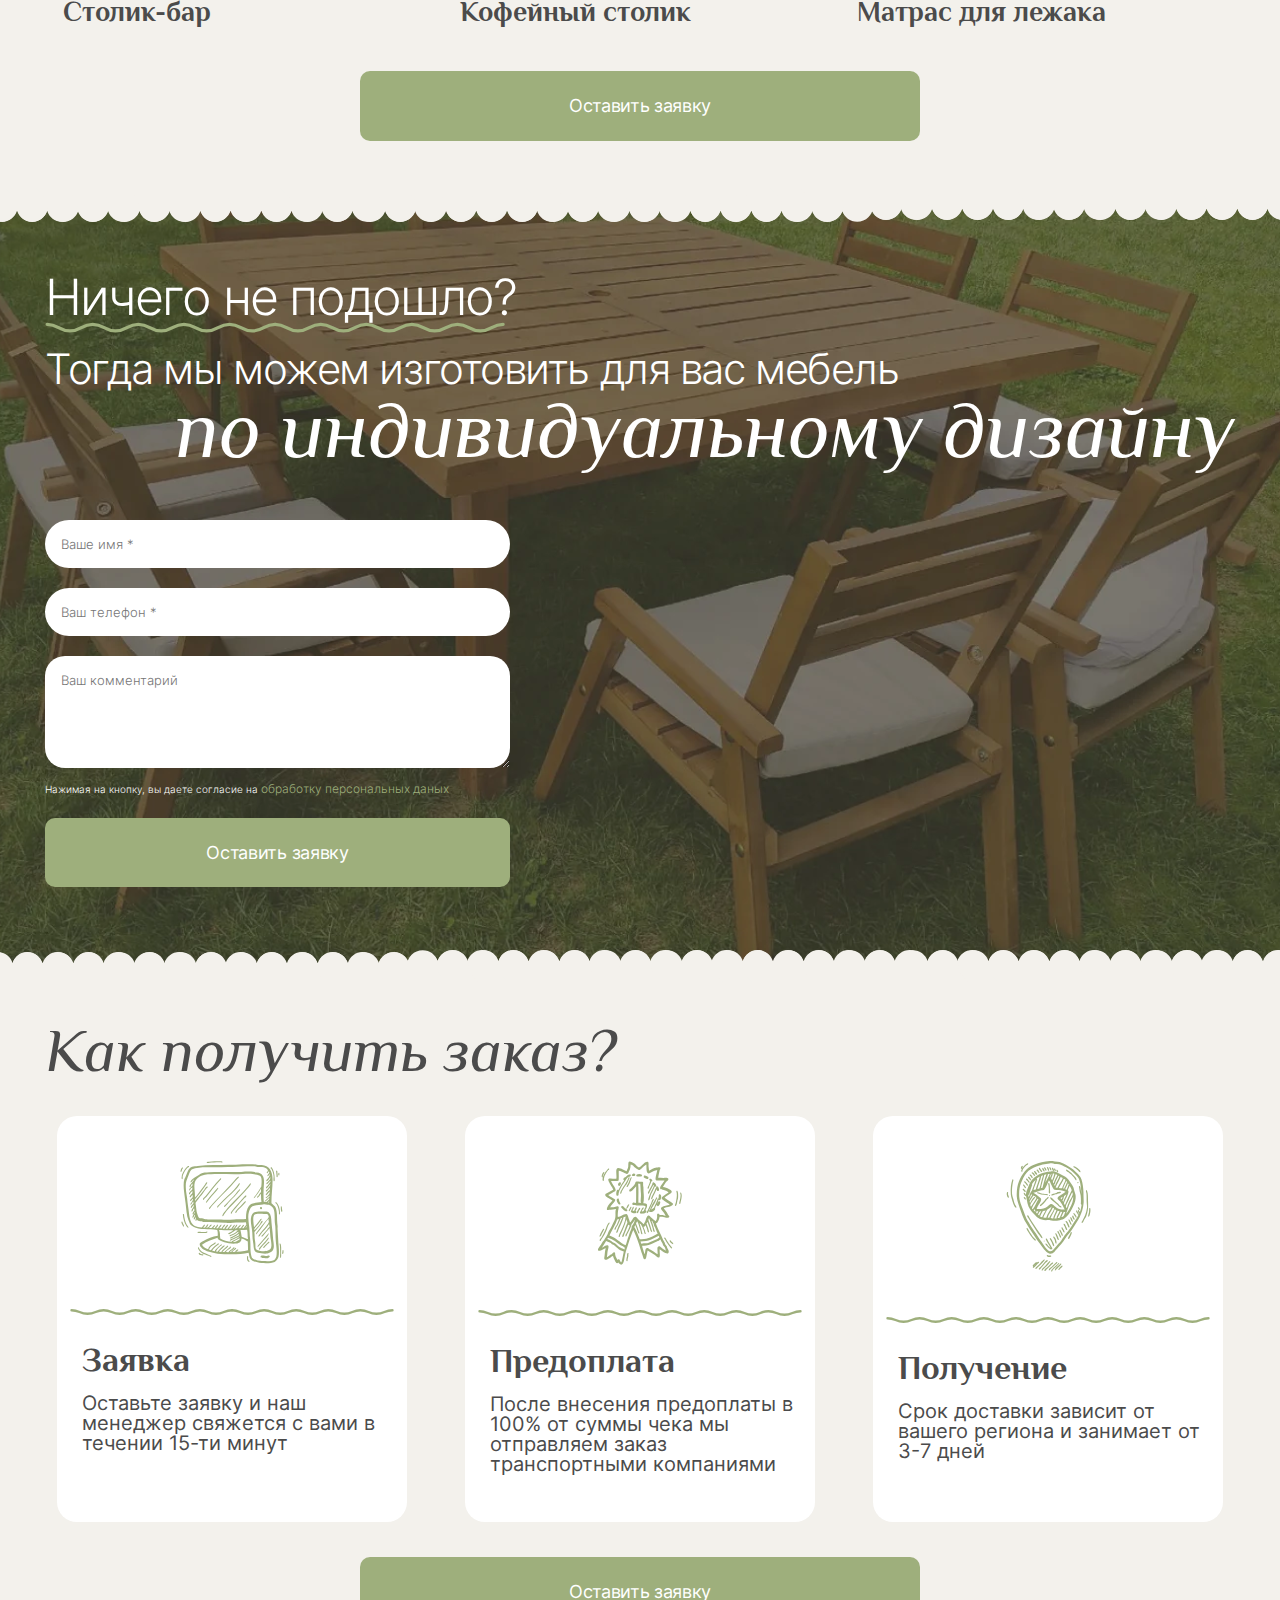
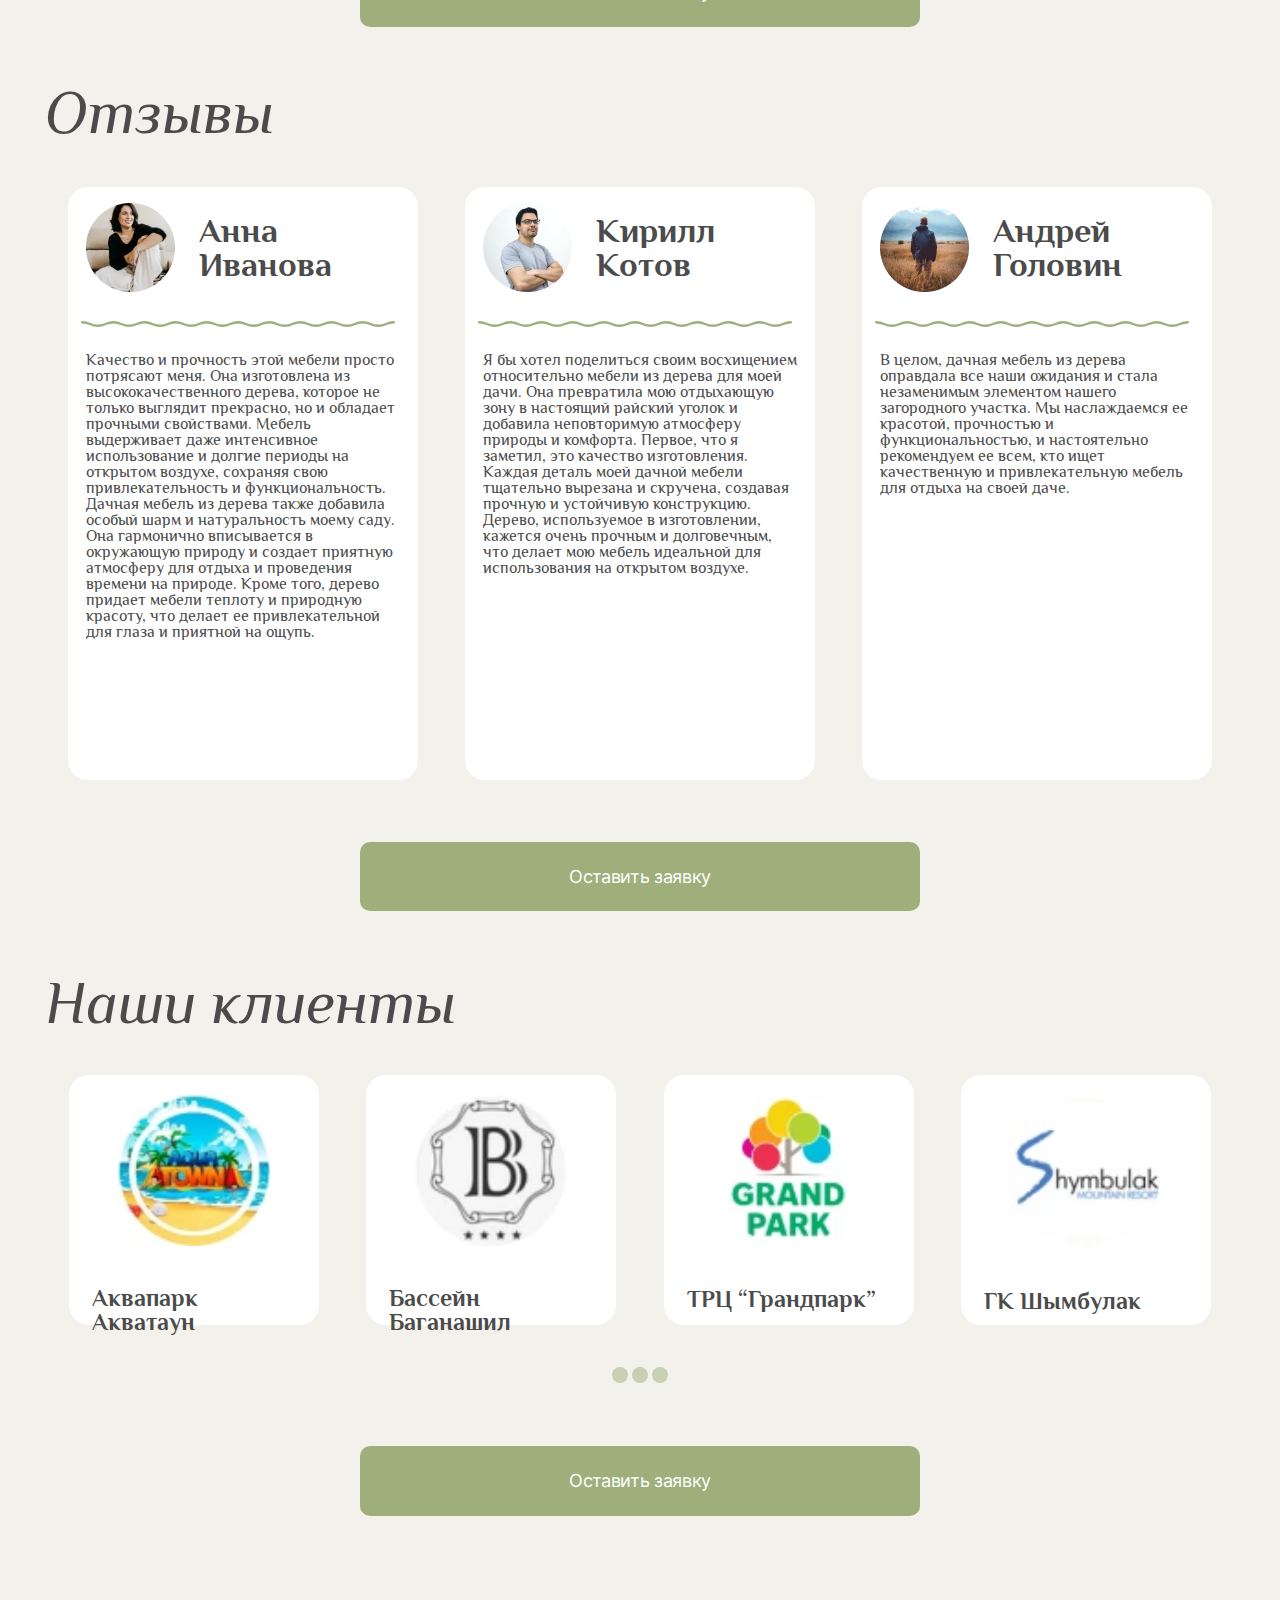
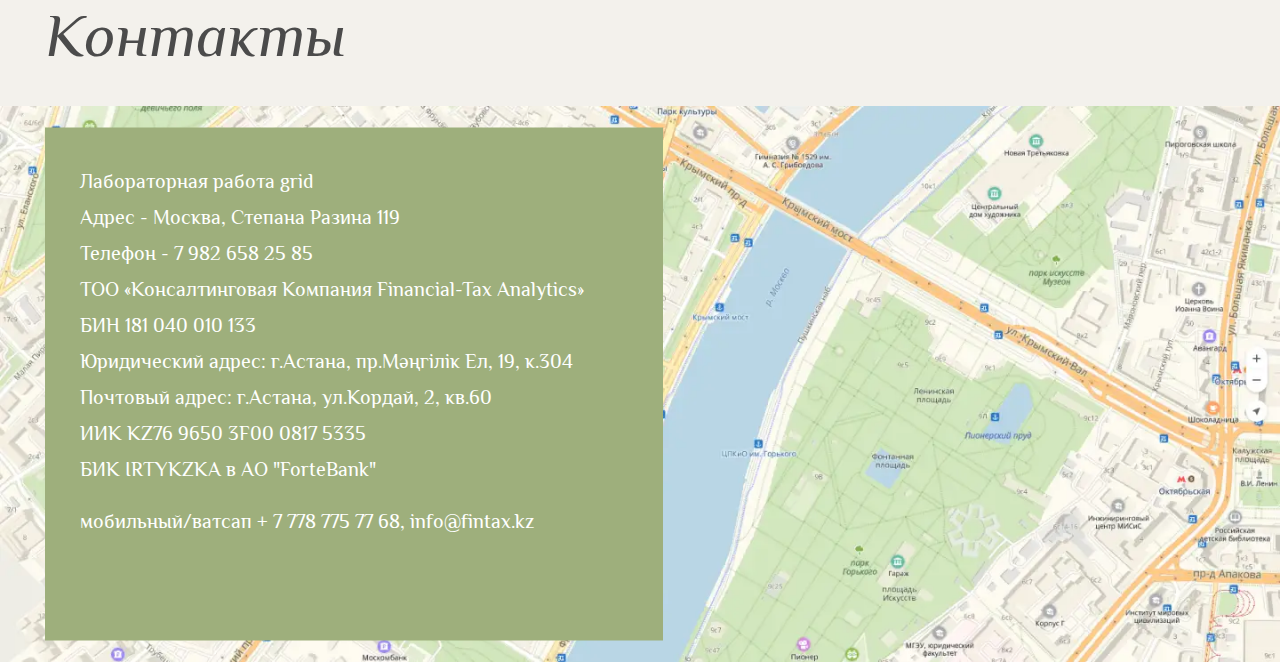
==== commit 335b629a: "AGH FOOTER" ====
--- a/index.html
+++ b/index.html
@@ -104,7 +104,7 @@
                         </p>
                     </div>
                 </div>
-                <img src="image/sofa.png" alt="" class="about-product__first-img">
+                <img src="image/sofa.webp" alt="" class="about-product__first-img">
                 <div class="about-product__second-item about-product__item">
                     <img src="image/plus.svg" alt="" class="about-product__icon">
                     <div class="about-product__item-main">
@@ -112,7 +112,7 @@
                         <p class="about-product__item-info">Лиственница, ангарская сосна, дуб, карагач</p>
                     </div>
                 </div>
-                <img src="image/sofa.png" alt="" class="about-product__second-img">
+                <img src="image/sofa.webp" alt="" class="about-product__second-img">
                 <button class="about-product__btn">Оставить заявку</button>
                 <div class="about-product__third-item about-product__item">
                     <img src="image/plus.svg" alt="" class="about-product__icon">
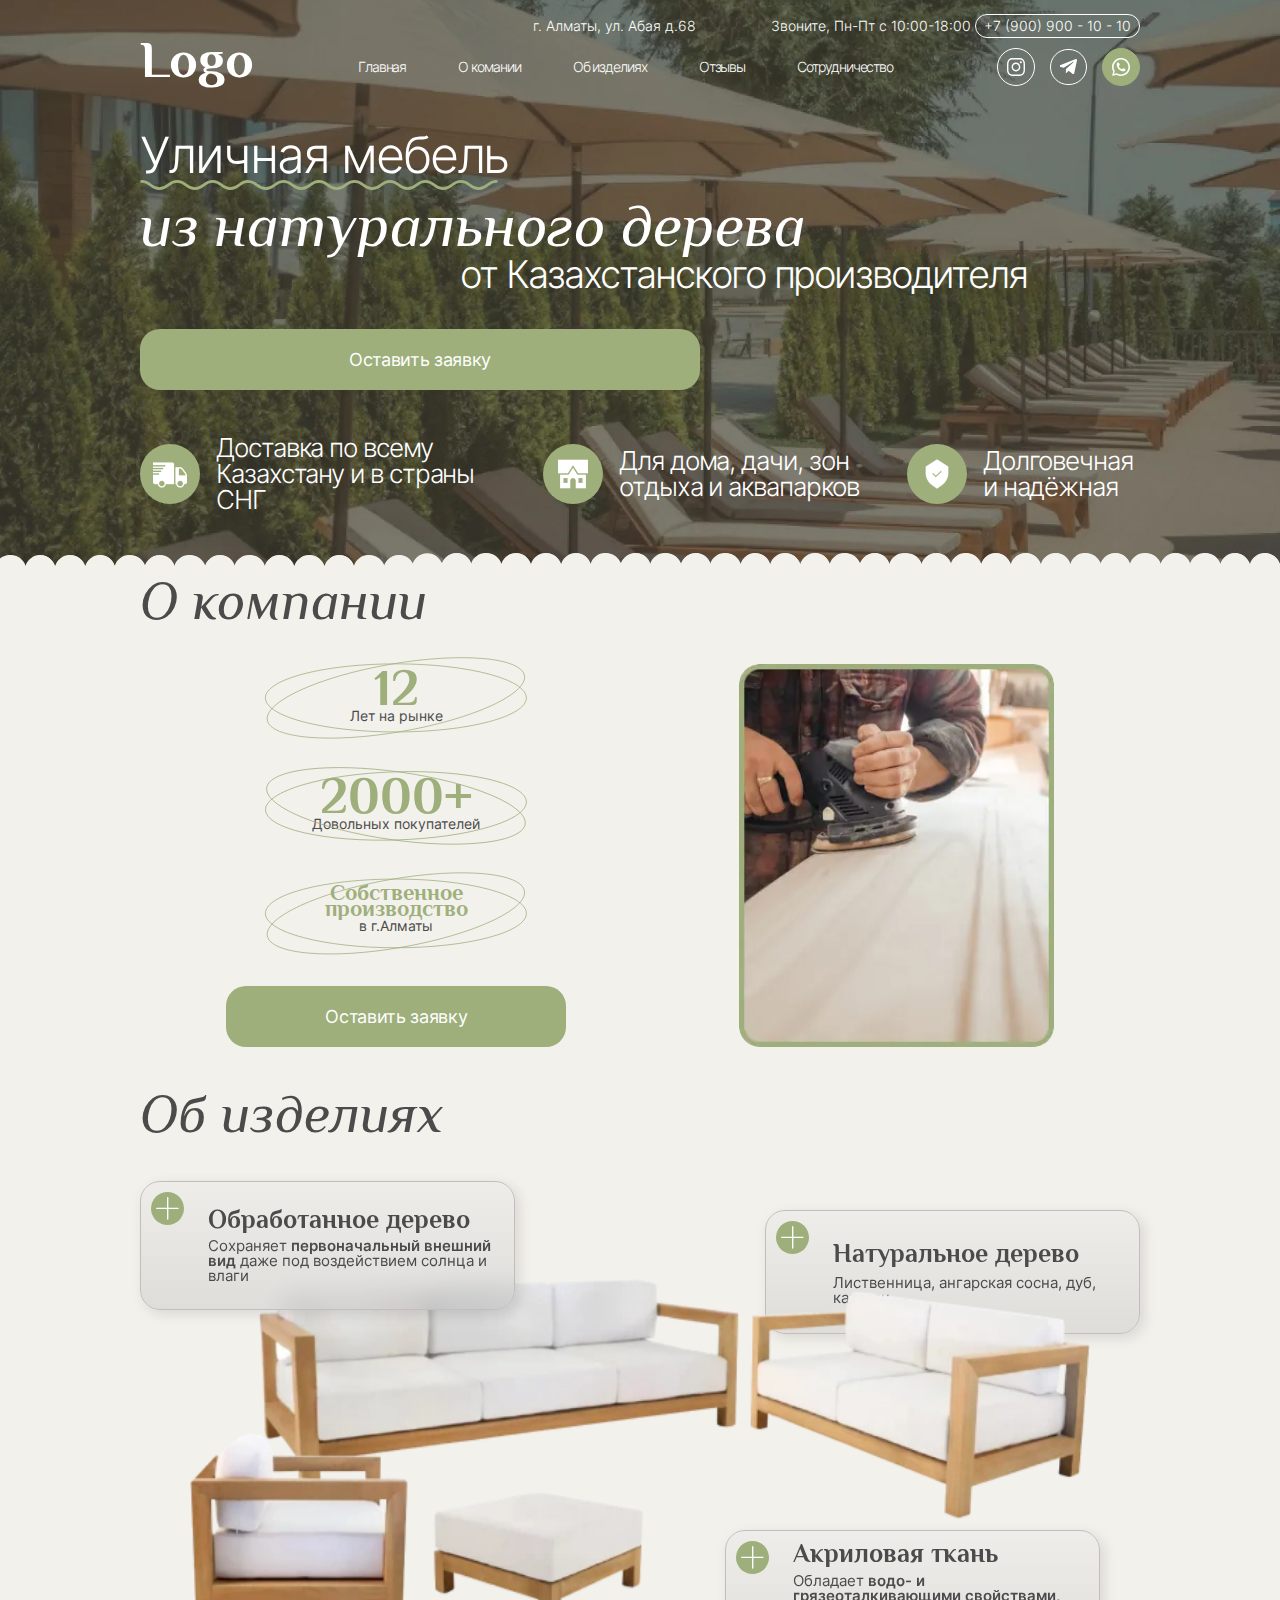
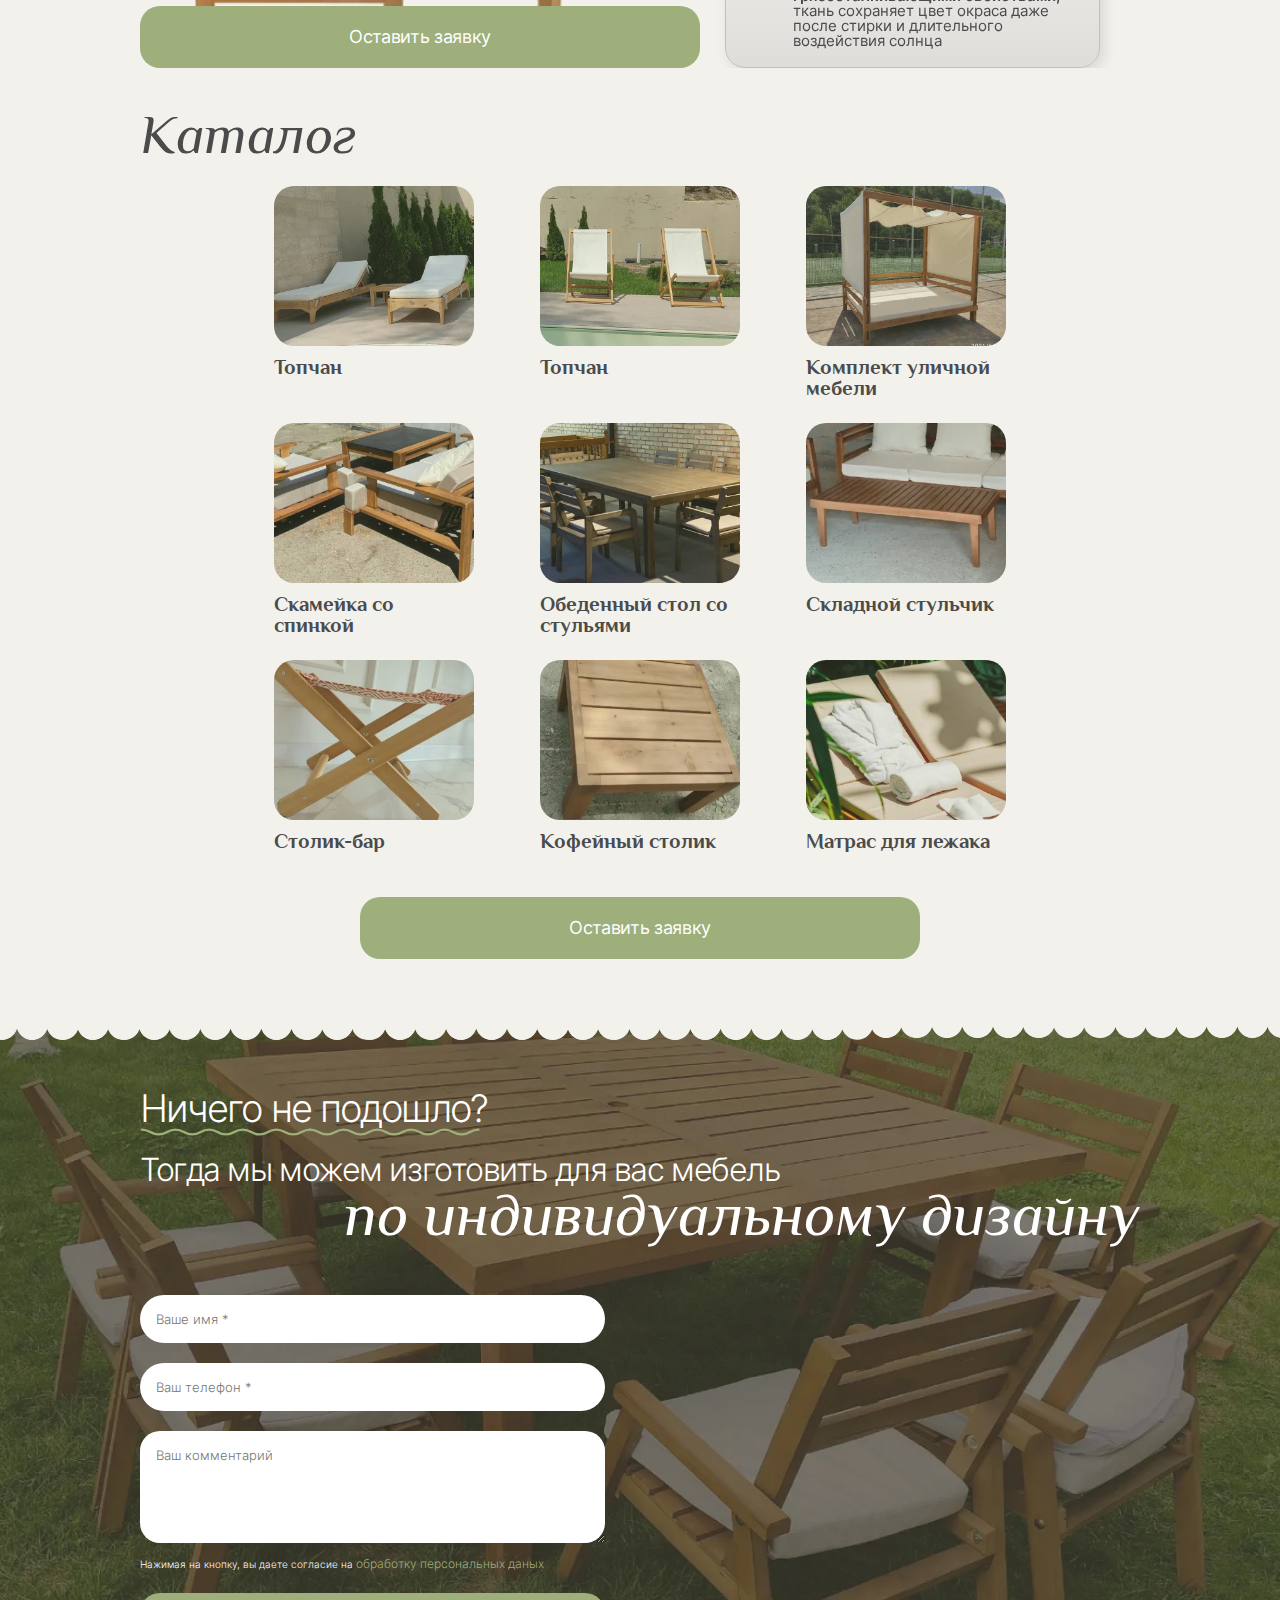
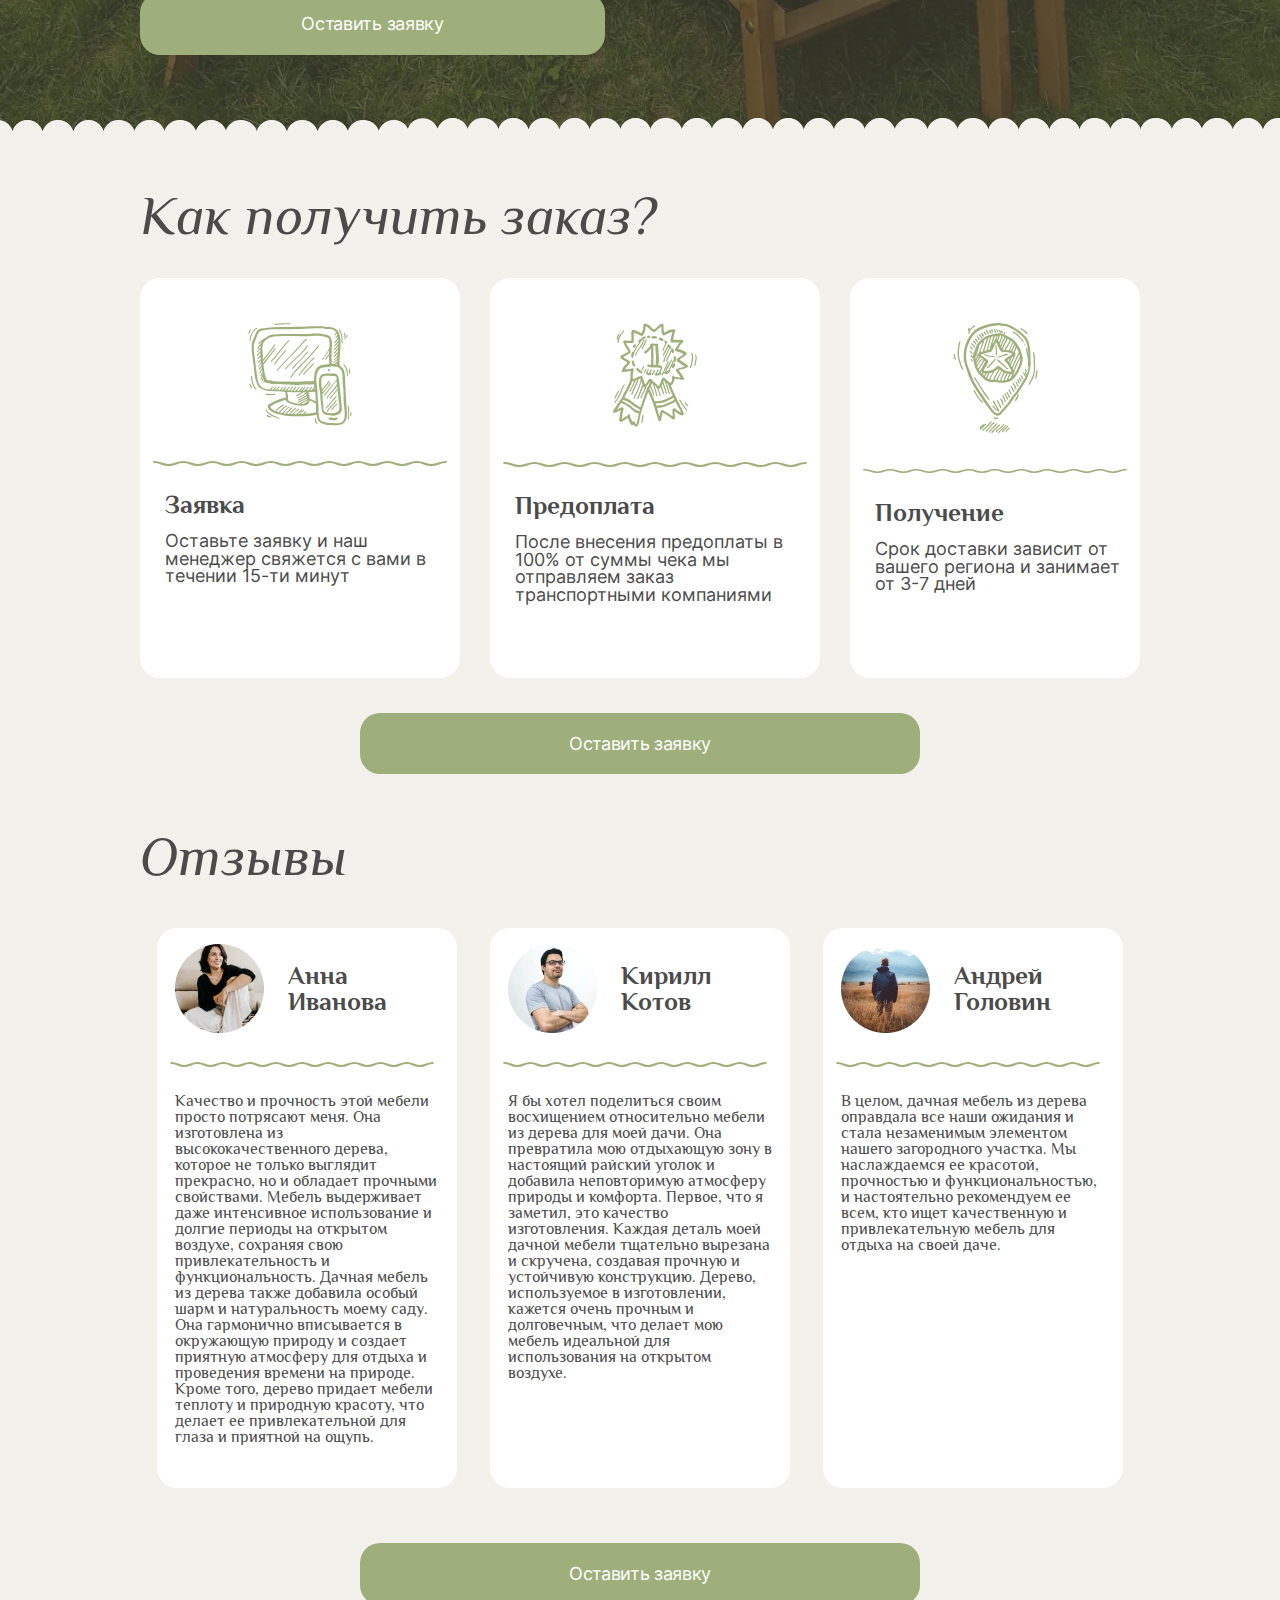
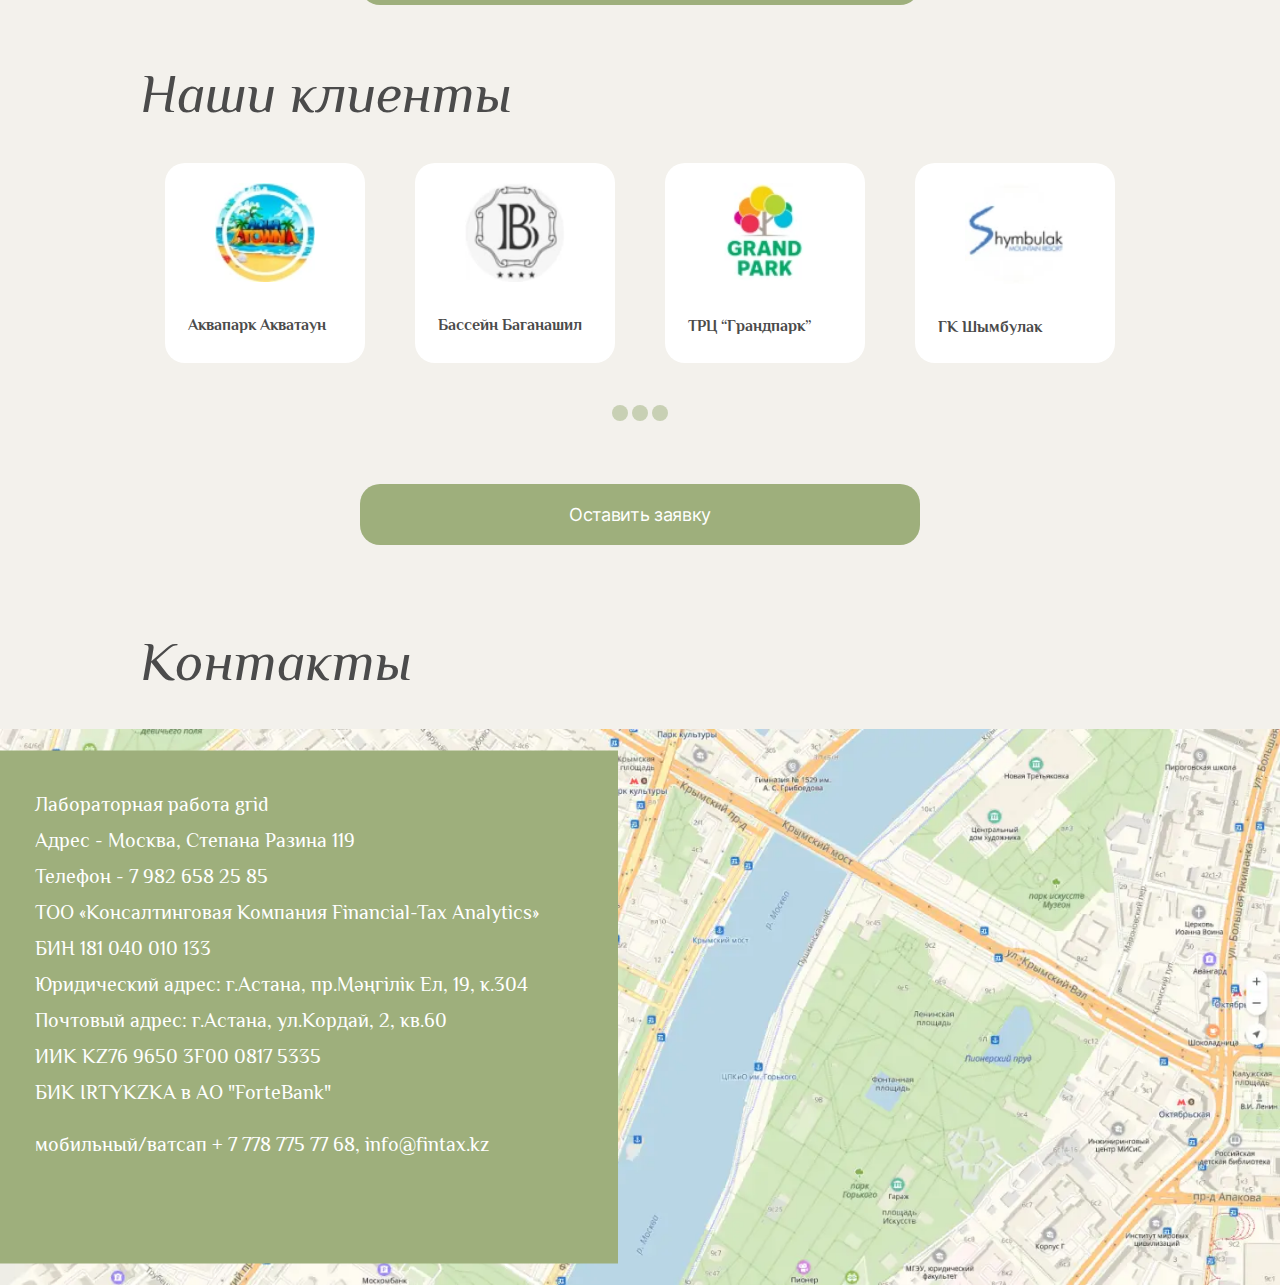
==== commit 4e7295b9: "media query new" ====
--- a/index.html
+++ b/index.html
@@ -132,22 +132,22 @@
                 <h2 class="catalog__title">Каталог</h2>
                 <ul class="catalog__big-list">
                     <li class="catalog__big-item">
-                        <img src="image/product-1.webp" alt="Товар" class="catalog__big-img">
+                        <img src="image/productbig-1.webp" alt="Товар" class="catalog__big-img">
                         <a href="#" class="catalog__big-name">Классический лежак</a>
                         <img src="image/waves-2.svg" alt="" class="catalog__name-svg">
                     </li>
                     <li class="catalog__big-item">
-                        <img src="image/product-2.webp" alt="Товар" class="catalog__big-img">
+                        <img src="image/productbig-2.webp" alt="Товар" class="catalog__big-img">
                         <a href="#" class="catalog__big-name">Кресло шезлонг</a>
                     </li>
                 </ul>
                 <ul class="catalog__list">
                     <li class="catalog__item">
-                        <img src="image/product-3.webp" alt="Товар" class="catalog__img">
+                        <img src="image/product-1.webp" alt="Товар" class="catalog__img">
                         <a href="#" class="catalog__name">Топчан</a>
                     </li>
                     <li class="catalog__item">
-                        <img src="image/product-3.webp" alt="Товар" class="catalog__img">
+                        <img src="image/product-2.webp" alt="Товар" class="catalog__img">
                         <a href="#" class="catalog__name">Топчан</a>
                     </li>
                     <li class="catalog__item">
@@ -155,27 +155,27 @@
                         <a href="#" class="catalog__name">Комплект уличной мебели</a>
                     </li>
                     <li class="catalog__item">
-                        <img src="image/product-3.webp" alt="Товар" class="catalog__img">
+                        <img src="image/product-4.webp" alt="Товар" class="catalog__img">
                         <a href="#" class="catalog__name">Скамейка со спинкой</a>
                     </li>
                     <li class="catalog__item">
-                        <img src="image/product-3.webp" alt="Товар" class="catalog__img">
+                        <img src="image/product-5.webp" alt="Товар" class="catalog__img">
                         <a href="#" class="catalog__name">Обеденный стол со стульями</a>
                     </li>
                     <li class="catalog__item">
-                        <img src="image/product-3.webp" alt="Товар" class="catalog__img">
+                        <img src="image/product-6.webp" alt="Товар" class="catalog__img">
                         <a href="#" class="catalog__name">Складной стульчик</a>
                     </li>
                     <li class="catalog__item">
-                        <img src="image/product-3.webp" alt="Товар" class="catalog__img">
+                        <img src="image/product-7.webp" alt="Товар" class="catalog__img">
                         <a href="#" class="catalog__name">Столик-бар</a>
                     </li>
                     <li class="catalog__item">
-                        <img src="image/product-3.webp" alt="Товар" class="catalog__img">
+                        <img src="image/product-8.webp" alt="Товар" class="catalog__img">
                         <a href="#" class="catalog__name">Кофейный столик</a>
                     </li>
                     <li class="catalog__item">
-                        <img src="image/product-3.webp" alt="Товар" class="catalog__img">
+                        <img src="image/product-9.webp" alt="Товар" class="catalog__img">
                         <a href="#" class="catalog__name">Матрас для лежака</a>
                     </li>
                 </ul>
--- a/scss/style.css
+++ b/scss/style.css
@@ -162,12 +162,12 @@
   font-family: "Philosopher Bold", serif;
 }
 main button {
-  padding: 24px 0;
+  padding: 20px 0;
   width: 100%;
   align-self: center;
   justify-self: center;
 }
-@media screen and (min-width: 1159px) {
+@media screen and (min-width: 959px) {
   main button {
     width: 560px;
   }
@@ -180,13 +180,12 @@
 button {
   font-family: "Inter", sans-serif;
   line-height: 120%;
-  border-radius: 10px;
-  max-width: 560px;
+  border-radius: 20px;
   color: #FFF;
   background: #9EAF7C;
   letter-spacing: -0.32px;
 }
-@media screen and (min-width: 1159px) {
+@media screen and (min-width: 959px) {
   button {
     font-size: 1.8rem;
   }
@@ -196,7 +195,7 @@
   font-size: 3.4rem;
   letter-spacing: -2.04px;
 }
-@media screen and (min-width: 1159px) {
+@media screen and (min-width: 959px) {
   h1 {
     font-size: 5rem;
   }
@@ -206,14 +205,9 @@
   font-family: "Philosopher Italic", serif;
   font-size: 3.8rem;
 }
-@media screen and (min-width: 1159px) {
+@media screen and (min-width: 959px) {
   h2 {
-    font-size: 6rem;
-  }
-}
-@media screen and (min-width: 1439px) {
-  h2 {
-    font-size: 8rem;
+    font-size: 5.4rem;
   }
 }
 
@@ -229,7 +223,7 @@
   padding-top: 25px;
   color: #FFF;
 }
-@media screen and (min-width: 1159px) {
+@media screen and (min-width: 959px) {
   .header {
     padding-top: 0;
   }
@@ -241,10 +235,10 @@
   display: flex;
   justify-content: end;
   font-family: "Inter Light";
-  font-size: 1.4rem;
-  gap: 100px;
-}
-@media screen and (max-width: 1158px) {
+  font-size: 1.35rem;
+  gap: 75px;
+}
+@media screen and (max-width: 958px) {
   .header__sub {
     display: none;
   }
@@ -264,10 +258,10 @@
 .header__wrapper {
   min-width: 300px;
   margin-inline: 45px;
-}
-@media screen and (min-width: 1530px) {
+  max-width: 1000px;
+}
+@media screen and (min-width: 1090px) {
   .header__wrapper {
-    width: 1440px;
     margin-inline: auto;
   }
 }
@@ -275,12 +269,12 @@
 .header__link {
   font-family: "Philosopher Bold", serif;
   color: #FFF;
-  font-size: 4rem;
+  font-size: 3rem;
   margin-bottom: 15px;
 }
-@media screen and (min-width: 1159px) {
+@media screen and (min-width: 959px) {
   .header__link {
-    font-size: 7rem;
+    font-size: 5.25rem;
   }
 }
 
@@ -289,8 +283,8 @@
   letter-spacing: -1.08px;
   display: flex;
   align-items: center;
-  font-size: 1.8rem;
-  gap: 70px;
+  font-size: 1.35rem;
+  gap: 52px;
 }
 @media screen and (max-width: 929px) {
   .header__nav {
@@ -307,11 +301,11 @@
 .header__social {
   display: flex;
   align-items: center;
-  gap: 20px;
+  gap: 15px;
 }
 
 .header__social-item {
-  padding: 11px;
+  padding: 9px;
   border: solid 1px #FFF;
   border-radius: 50px;
 }
@@ -351,13 +345,13 @@
 .landing__wrapper {
   min-width: 300px;
   margin-inline: 45px;
+  max-width: 1000px;
   display: flex;
   flex-direction: column;
   padding-bottom: 40px;
 }
-@media screen and (min-width: 1530px) {
+@media screen and (min-width: 1090px) {
   .landing__wrapper {
-    width: 1440px;
     margin-inline: auto;
   }
 }
@@ -365,13 +359,13 @@
 .landing__title {
   max-width: 600px;
 }
-@media screen and (min-width: 1159px) {
+@media screen and (min-width: 959px) {
   .landing__title {
     max-width: 887px;
   }
 }
 
-@media screen and (min-width: 1159px) {
+@media screen and (min-width: 959px) {
   .landing__svg {
     width: 358px;
   }
@@ -380,9 +374,9 @@
   font-family: "Philosopher Italic", serif;
   font-size: 3.8rem;
 }
-@media screen and (min-width: 1159px) {
+@media screen and (min-width: 959px) {
   .landing__material-title {
-    font-size: 8rem;
+    font-size: 6rem;
   }
 }
 
@@ -391,21 +385,22 @@
   text-align: right;
   letter-spacing: -2.04px;
 }
-@media screen and (min-width: 1159px) {
+@media screen and (min-width: 959px) {
   .landing__from-title {
-    font-size: 5rem;
+    font-size: 3.75rem;
   }
 }
 
 .landing__btn {
-  margin-top: 40px;
+  margin-top: 35px;
+  align-self: start;
 }
 
 .landing__list {
   display: flex;
   flex-direction: column;
-  margin-top: 50px;
-  gap: 16px;
+  margin-top: 45px;
+  gap: 14px;
 }
 @media screen and (min-width: 733px) {
   .landing__list {
@@ -418,11 +413,11 @@
 .landing__list-item {
   display: flex;
   align-items: center;
-  font-size: 1.8rem;
+  font-size: 1.35rem;
   letter-spacing: -1.08px;
   gap: 16px;
 }
-@media screen and (min-width: 1159px) {
+@media screen and (min-width: 959px) {
   .landing__list-item {
     font-size: 2.6rem;
   }
@@ -442,7 +437,7 @@
   transform: translatex(-50%);
   margin-bottom: -20px;
 }
-@media screen and (min-width: 1365px) {
+@media screen and (min-width: 959px) {
   .landing__decor {
     width: 110%;
     margin-bottom: -50px;
@@ -452,11 +447,11 @@
 .about-us__wrapper {
   min-width: 300px;
   margin-inline: 45px;
+  max-width: 1000px;
   margin-top: 5px;
 }
-@media screen and (min-width: 1530px) {
+@media screen and (min-width: 1090px) {
   .about-us__wrapper {
-    width: 1440px;
     margin-inline: auto;
   }
 }
@@ -465,7 +460,7 @@
   display: flex;
   flex-direction: column;
 }
-@media screen and (min-width: 930px) {
+@media screen and (min-width: 795px) {
   .about-us__main {
     flex-direction: row;
     justify-content: space-around;
@@ -483,15 +478,15 @@
   margin-top: 35px;
   border-radius: 20px;
 }
-@media screen and (min-width: 930px) {
+@media screen and (min-width: 795px) {
   .about-us__img {
     order: 2;
-    width: 428px;
+    width: 315px;
   }
 }
 @media screen and (min-width: 1300px) {
   .about-us__img {
-    width: 560px;
+    width: 390px;
   }
 }
 
@@ -499,13 +494,13 @@
   display: flex;
   flex-direction: column;
   text-align: center;
-  margin-top: 55px;
-  gap: 70px;
+  margin-top: 42px;
+  gap: 52px;
 }
 @media screen and (min-width: 1300px) {
   .about-us__list {
-    gap: 90px;
-    margin-top: 80px;
+    gap: 62px;
+    margin-top: 60px;
   }
 }
 
@@ -514,35 +509,35 @@
   display: flex;
   flex-direction: column;
   font-family: "Inter", sans-serif;
-  font-size: 1.8rem;
+  font-size: 1.35rem;
   line-height: 140%;
 }
 @media screen and (min-width: 1300px) {
   .about-us__item {
-    font-size: 2.4rem;
+    font-size: 1.8rem;
   }
 }
 
 .about-us__number {
   font-family: "Philosopher Bold", serif;
   color: #9EAF7C;
-  font-size: 7rem;
+  font-size: 5.25rem;
   line-height: 70%;
 }
 @media screen and (min-width: 1300px) {
   .about-us__number {
-    font-size: 10rem;
+    font-size: 7rem;
   }
 }
 
 .about-us__item:last-child .about-us__number {
-  font-size: 3rem;
+  font-size: 2.25rem;
   max-width: 200px;
   align-self: center;
 }
 @media screen and (min-width: 1300px) {
   .about-us__item:last-child .about-us__number {
-    font-size: 5rem;
+    font-size: 3.7rem;
     max-width: 380px;
   }
 }
@@ -552,9 +547,9 @@
   left: 50%;
   transform: translate(-50%, -25%);
 }
-@media screen and (min-width: 1300px) {
+@media screen and (max-width: 1300px) {
   .about-us__decor {
-    width: 480px;
+    width: 270px;
   }
 }
 
@@ -563,9 +558,9 @@
 }
 
 .about-us__btn {
-  margin-top: 80px;
-}
-@media screen and (min-width: 930px) and (max-width: 1299px) {
+  margin-top: 50px;
+}
+@media screen and (min-width: 795px) and (max-width: 1299px) {
   .about-us__btn {
     width: 340px;
   }
@@ -578,12 +573,12 @@
 .about-product__wrapper {
   min-width: 300px;
   margin-inline: 45px;
-  display: flex;
-  flex-direction: column;
-}
-@media screen and (min-width: 1530px) {
+  max-width: 1000px;
+  display: flex;
+  flex-direction: column;
+}
+@media screen and (min-width: 1090px) {
   .about-product__wrapper {
-    width: 1440px;
     margin-inline: auto;
   }
 }
@@ -601,24 +596,24 @@
   -webkit-backdrop-filter: blur(10.5px);
           backdrop-filter: blur(10.5px);
   padding: 10px 20px 0 10px;
-  max-width: 500px;
+  max-width: 375px;
   align-self: center;
 }
 @media screen and (min-width: 1210px) {
   .about-product__item {
-    font-size: 2rem;
+    font-size: 1.5rem;
   }
 }
 
 .about-product__first-item {
-  padding-bottom: 35px;
+  padding-bottom: 26px;
 }
 .about-product__first-item .about-product__item-title {
   margin: 8px 0 5px 0;
 }
 @media screen and (min-width: 1210px) {
   .about-product__first-item .about-product__item-title {
-    margin-top: 20px;
+    margin-top: 15px;
   }
 }
 @media screen and (min-width: 1210px) {
@@ -632,15 +627,15 @@
   position: relative;
   z-index: 2;
   margin-top: -55px;
-  padding-bottom: 38px;
+  padding-bottom: 28px;
 }
 .about-product__second-item .about-product__item-title {
-  margin: 27px 0 16px 0;
+  margin: 20px 0 8px 0;
 }
 @media screen and (min-width: 1210px) {
   .about-product__second-item {
     align-self: end;
-    margin-top: -130px;
+    margin-top: -100px;
   }
 }
 
@@ -651,8 +646,7 @@
   padding: 10px 14px 19px 10px;
 }
 .about-product__third-item .about-product__item-title {
-  margin: 10px 0 10px 0;
-  max-width: 200px;
+  margin: 10px 0 6px 0;
 }
 @media screen and (min-width: 1210px) {
   .about-product__third-item .about-product__item-title {
@@ -663,7 +657,7 @@
   .about-product__third-item {
     align-self: end;
     margin-right: 40px;
-    margin-top: -180px;
+    margin-top: -138px;
   }
 }
 
@@ -681,11 +675,6 @@
 
 .about-product__item-title {
   font-size: 2.6rem;
-}
-@media screen and (min-width: 1210px) {
-  .about-product__item-title {
-    font-size: 3.4rem;
-  }
 }
 
 .about-product__item-info {
@@ -722,12 +711,14 @@
     margin-top: -55px;
     left: 0;
     align-self: center;
-    width: 1200px;
+    width: 900px;
   }
 }
 
 .about-product__btn {
   align-self: start;
+  margin-top: -25px;
+  z-index: 6;
 }
 @media screen and (max-width: 1210px) {
   .about-product__btn {
@@ -742,12 +733,12 @@
 .catalog__wrapper {
   min-width: 300px;
   margin-inline: 45px;
-  display: flex;
-  flex-direction: column;
-}
-@media screen and (min-width: 1530px) {
+  max-width: 1000px;
+  display: flex;
+  flex-direction: column;
+}
+@media screen and (min-width: 1090px) {
   .catalog__wrapper {
-    width: 1440px;
     margin-inline: auto;
   }
 }
@@ -763,7 +754,7 @@
   gap: 36px;
   justify-content: center;
 }
-@media screen and (min-width: 570px) {
+@media screen and (min-width: 571px) {
   .catalog__big-list {
     display: none;
   }
@@ -787,23 +778,23 @@
   flex-wrap: wrap;
   justify-content: space-around;
   margin-inline: auto;
-  max-width: 419px;
-}
-@media screen and (min-width: 570px) {
+  max-width: 359px;
+}
+@media screen and (min-width: 571px) {
   .catalog__list {
-    max-width: 559px;
+    max-width: 479px;
   }
 }
 @media screen and (min-width: 1159px) {
   .catalog__list {
-    max-width: 1439px;
+    max-width: 799px;
   }
 }
 
 .catalog__item {
   display: flex;
   flex-direction: column;
-  margin-top: 36px;
+  margin-top: 24px;
 }
 
 @media screen and (max-width: 570px) {
@@ -814,32 +805,26 @@
 
 .catalog__img {
   border-radius: 20px;
-  width: 143px;
-  height: 143px;
+  width: 120px;
+  height: 120px;
   -o-object-fit: cover;
      object-fit: cover;
 }
 @media screen and (min-width: 1159px) {
   .catalog__img {
-    width: 325px;
-    height: 254px;
-  }
-}
-@media screen and (min-width: 1200px) {
-  .catalog__img {
-    width: 360px;
-    height: 254px;
+    width: 200px;
+    height: 160px;
   }
 }
 
 .catalog__name {
   margin-top: 11.2px;
-  max-width: 140px;
+  max-width: 120px;
 }
 @media screen and (min-width: 1159px) {
   .catalog__name {
-    max-width: 280px;
-    font-size: 28px;
+    max-width: 200px;
+    font-size: 2.1rem;
   }
 }
 
@@ -864,11 +849,11 @@
 .action__wrapper {
   min-width: 300px;
   margin-inline: 45px;
+  max-width: 1000px;
   padding: 50px 0 63px 0;
 }
-@media screen and (min-width: 1530px) {
+@media screen and (min-width: 1090px) {
   .action__wrapper {
-    width: 1440px;
     margin-inline: auto;
   }
 }
@@ -880,38 +865,28 @@
 }
 
 .action__name-title {
-  font-size: 3.2rem;
+  font-size: 3rem;
   font-family: "Inter Light", sans-serif;
   letter-spacing: -1.92px;
 }
-@media screen and (min-width: 840px) {
+@media screen and (min-width: 900px) {
   .action__name-title {
-    font-size: 4rem;
-  }
-}
-@media screen and (min-width: 1159px) {
-  .action__name-title {
-    font-size: 5rem;
-  }
-}
-
-@media screen and (min-width: 1159px) {
+    font-size: 3.75rem;
+  }
+}
+
+@media screen and (min-width: 900px) {
   .action__svg {
-    width: 460px;
+    width: 340px;
   }
 }
 .action__title-about {
   font-size: 2.4rem;
   letter-spacing: -1.44px;
 }
-@media screen and (min-width: 840px) {
+@media screen and (min-width: 900px) {
   .action__title-about {
-    font-size: 3.2rem;
-  }
-}
-@media screen and (min-width: 1159px) {
-  .action__title-about {
-    font-size: 4.2rem;
+    font-size: 3.15rem;
     margin-top: 10px;
   }
 }
@@ -921,14 +896,9 @@
   font-size: 3.2rem;
   text-align: end;
 }
-@media screen and (min-width: 840px) {
+@media screen and (min-width: 900px) {
   .action__title-answer {
-    font-size: 5.5rem;
-  }
-}
-@media screen and (min-width: 1159px) {
-  .action__title-answer {
-    font-size: 8rem;
+    font-size: 6rem;
   }
 }
 
@@ -1003,12 +973,12 @@
 .instruction__wrapper {
   min-width: 300px;
   margin-inline: 45px;
-  display: flex;
-  flex-direction: column;
-}
-@media screen and (min-width: 1530px) {
+  max-width: 1000px;
+  display: flex;
+  flex-direction: column;
+}
+@media screen and (min-width: 1090px) {
   .instruction__wrapper {
-    width: 1440px;
     margin-inline: auto;
   }
 }
@@ -1022,7 +992,7 @@
   flex-direction: column;
   align-items: center;
   margin-top: 35px;
-  gap: 35px;
+  gap: 30px;
 }
 @media screen and (min-width: 1020px) {
   .instruction__list {
@@ -1034,13 +1004,13 @@
 .instruction__item {
   background: #FFF;
   border-radius: 20px;
-  height: 406px;
+  height: 400px;
   padding: 45px 13px;
   max-width: 300px;
 }
 @media screen and (min-width: 1159px) {
   .instruction__item {
-    max-width: 350px;
+    max-width: 330px;
   }
 }
 
@@ -1053,22 +1023,22 @@
 }
 @media screen and (min-width: 1159px) {
   .instruction__info {
-    font-size: 2rem;
+    font-size: 1.75rem;
   }
 }
 
 .instruction__list-title {
-  font-size: 2.8rem;
+  font-size: 2.1rem;
 }
 @media screen and (min-width: 1159px) {
   .instruction__list-title {
-    font-size: 3.4rem;
+    font-size: 2.55rem;
   }
 }
 
 .instruction__img {
   display: block;
-  margin: 0 auto 45px auto;
+  margin: 0 auto 35px auto;
 }
 
 .instruction__svg {
@@ -1076,7 +1046,7 @@
 }
 
 .instruction__list-title {
-  margin: 17px 0;
+  margin: 15px 0;
 }
 
 .instruction__btn {
@@ -1086,12 +1056,12 @@
 .reviews__wrapper {
   min-width: 300px;
   margin-inline: 45px;
-  display: flex;
-  flex-direction: column;
-}
-@media screen and (min-width: 1530px) {
+  max-width: 1000px;
+  display: flex;
+  flex-direction: column;
+}
+@media screen and (min-width: 1090px) {
   .reviews__wrapper {
-    width: 1440px;
     margin-inline: auto;
   }
 }
@@ -1124,8 +1094,7 @@
 }
 @media screen and (min-width: 1159px) {
   .reviews__item {
-    max-width: 350px;
-    height: 593px;
+    height: 560px;
   }
 }
 
@@ -1140,11 +1109,12 @@
 }
 
 .reviews__user-name {
-  font-size: 2.8rem;
+  font-size: 2.1rem;
+  max-width: 120px;
 }
 @media screen and (min-width: 1159px) {
   .reviews__user-name {
-    font-size: 3.4rem;
+    font-size: 2.55rem;
   }
 }
 
@@ -1165,7 +1135,7 @@
 }
 
 .reviews__btn {
-  margin-top: 62px;
+  margin-top: 55px;
 }
 
 .clients {
@@ -1175,12 +1145,12 @@
 .clients__wrapper {
   min-width: 300px;
   margin-inline: 45px;
-  display: flex;
-  flex-direction: column;
-}
-@media screen and (min-width: 1530px) {
+  max-width: 1000px;
+  display: flex;
+  flex-direction: column;
+}
+@media screen and (min-width: 1090px) {
   .clients__wrapper {
-    width: 1440px;
     margin-inline: auto;
   }
 }
@@ -1195,14 +1165,14 @@
   justify-content: space-around;
   margin-top: 42px;
   row-gap: 23px;
-  max-width: 419px;
-}
-@media screen and (min-width: 530px) {
+  max-width: 479px;
+}
+@media screen and (min-width: 575px) and (max-width: 700px) {
   .clients__list {
-    max-width: 559px;
-  }
-}
-@media screen and (min-width: 680px) {
+    align-self: center;
+  }
+}
+@media screen and (min-width: 700px) {
   .clients__list {
     flex-wrap: nowrap;
     max-width: 1440px;
@@ -1213,24 +1183,24 @@
   background-color: #FFF;
   border-radius: 20px;
   padding: 10px 7px;
-  width: 140px;
-  height: 140px;
+  width: 130px;
+  height: 120px;
 }
 @media screen and (min-width: 1159px) {
   .clients__item {
-    width: 250px;
-    height: 250px;
+    width: 200px;
+    height: 200px;
     padding: 20px 23px;
   }
 }
 
-@media screen and (min-width: 680px) {
+@media screen and (min-width: 700px) {
   .clients__item:first-child {
     display: none;
   }
 }
 
-@media screen and (min-width: 680px) {
+@media screen and (min-width: 700px) {
   .clients__item:nth-child(2) {
     display: none;
   }
@@ -1243,17 +1213,18 @@
 }
 @media screen and (min-width: 1159px) {
   .clients__logo {
-    width: 152px;
+    width: 100px;
   }
 }
 
 .clients__name {
   margin-top: 3px;
+  font-size: 1.4rem;
 }
 @media screen and (min-width: 1159px) {
   .clients__name {
-    font-size: 2.4rem;
-    margin-top: 40px;
+    font-size: 1.6rem;
+    margin-top: 35px;
   }
 }
 
@@ -1283,11 +1254,11 @@
 .footer__title {
   min-width: 300px;
   margin-inline: 45px;
+  max-width: 1000px;
   margin-top: 90px;
 }
-@media screen and (min-width: 1530px) {
+@media screen and (min-width: 1090px) {
   .footer__title {
-    width: 1440px;
     margin-inline: auto;
   }
 }
@@ -1309,6 +1280,7 @@
   .footer__background {
     min-width: 300px;
     margin-inline: 45px;
+    max-width: 1000px;
     padding: 35px 35px 73px 35px;
     position: absolute;
     width: 618px;
@@ -1317,14 +1289,14 @@
     transform: translatey(-50%);
   }
 }
-@media screen and (min-width: 1159px) and (min-width: 1530px) {
+@media screen and (min-width: 1159px) and (min-width: 1090px) {
   .footer__background {
-    width: 1440px;
     margin-inline: auto;
   }
 }
 @media screen and (min-width: 1530px) {
   .footer__background {
+    width: 618px;
     top: 15%;
     left: 25%;
     transform: translatex(-50%);
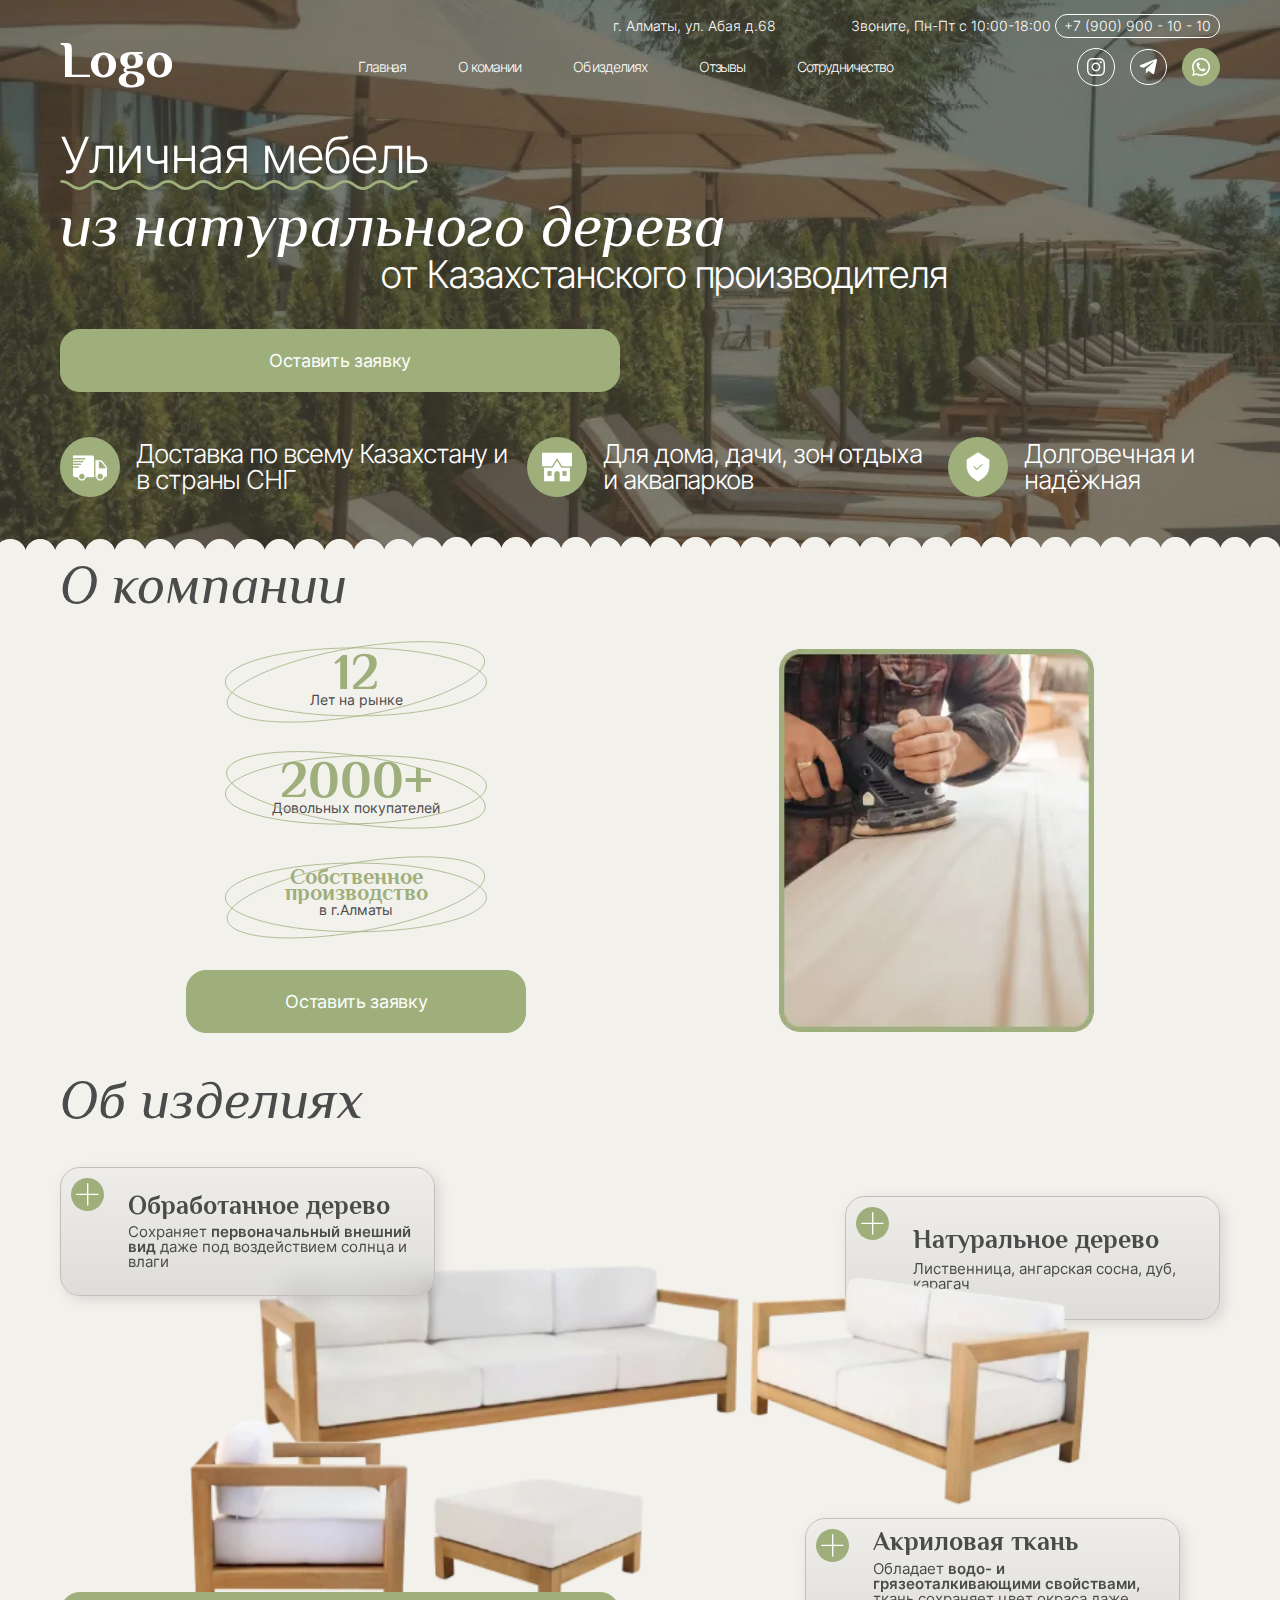
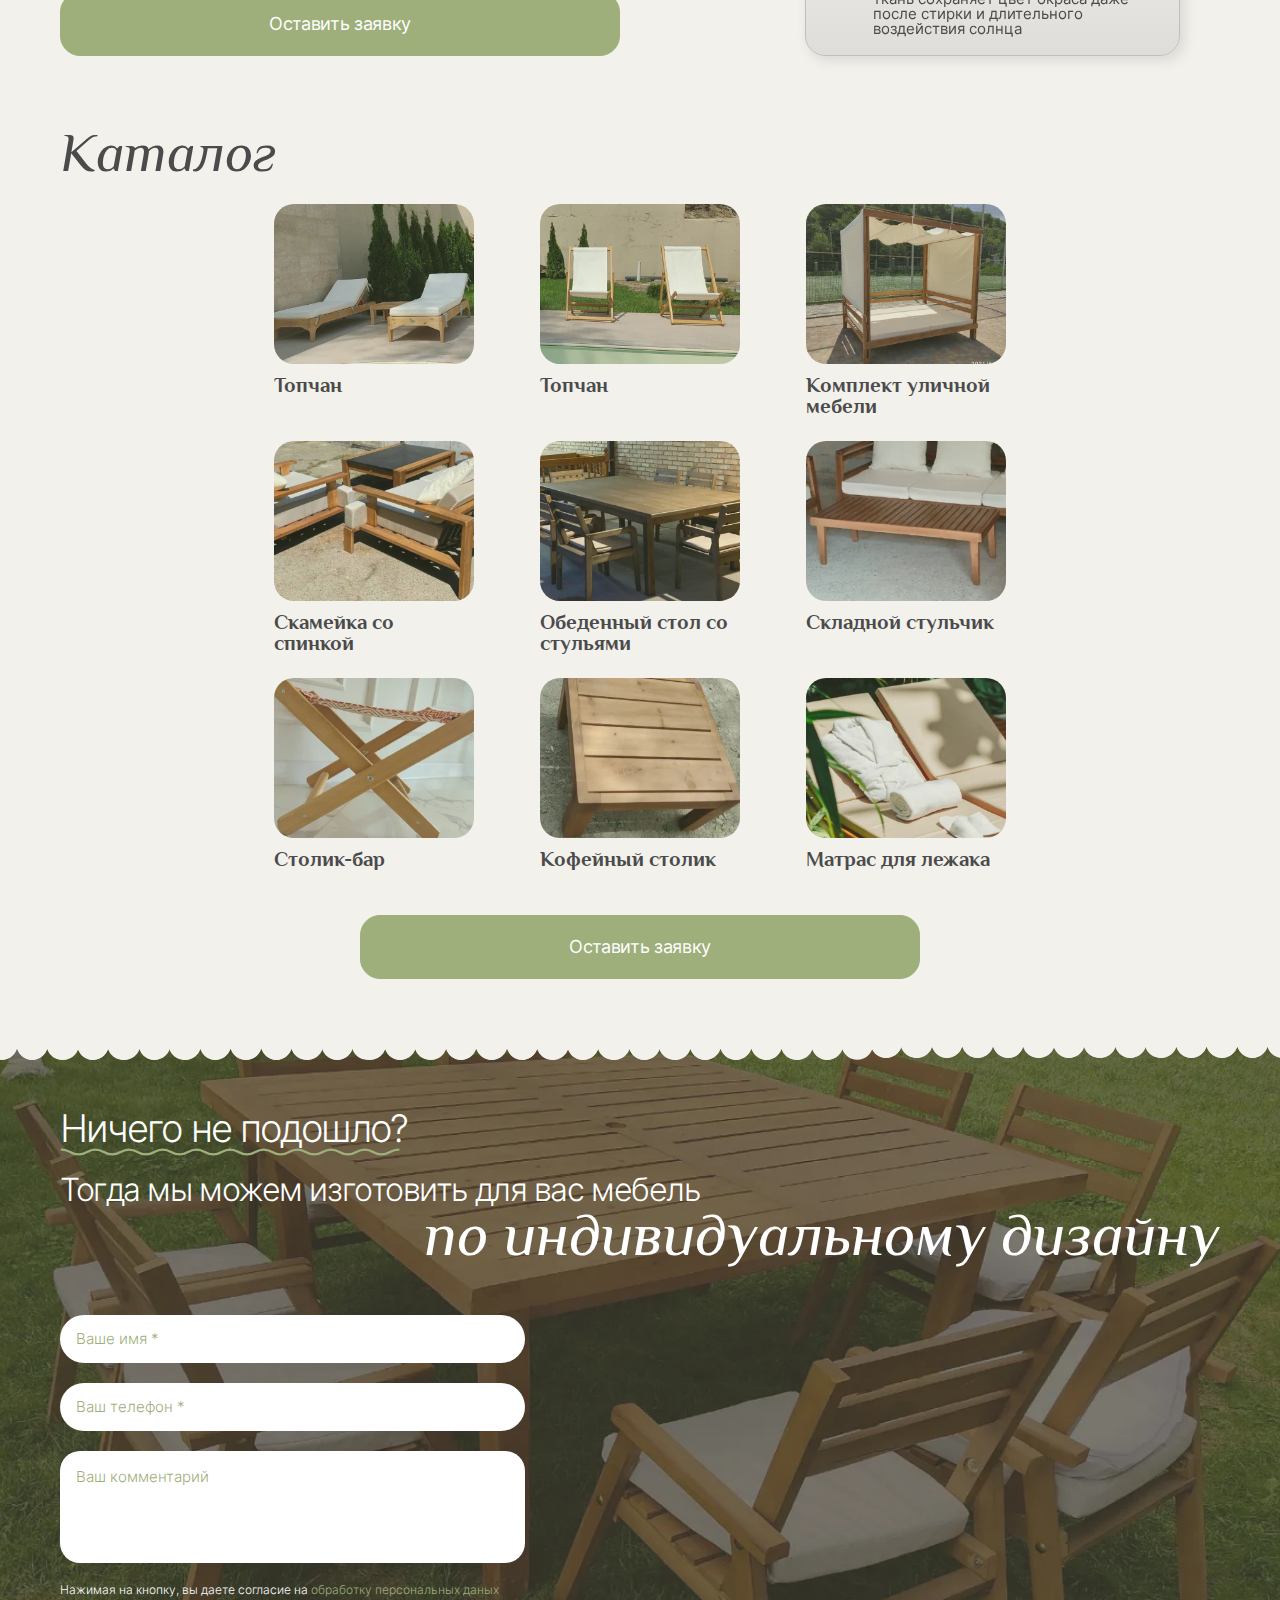
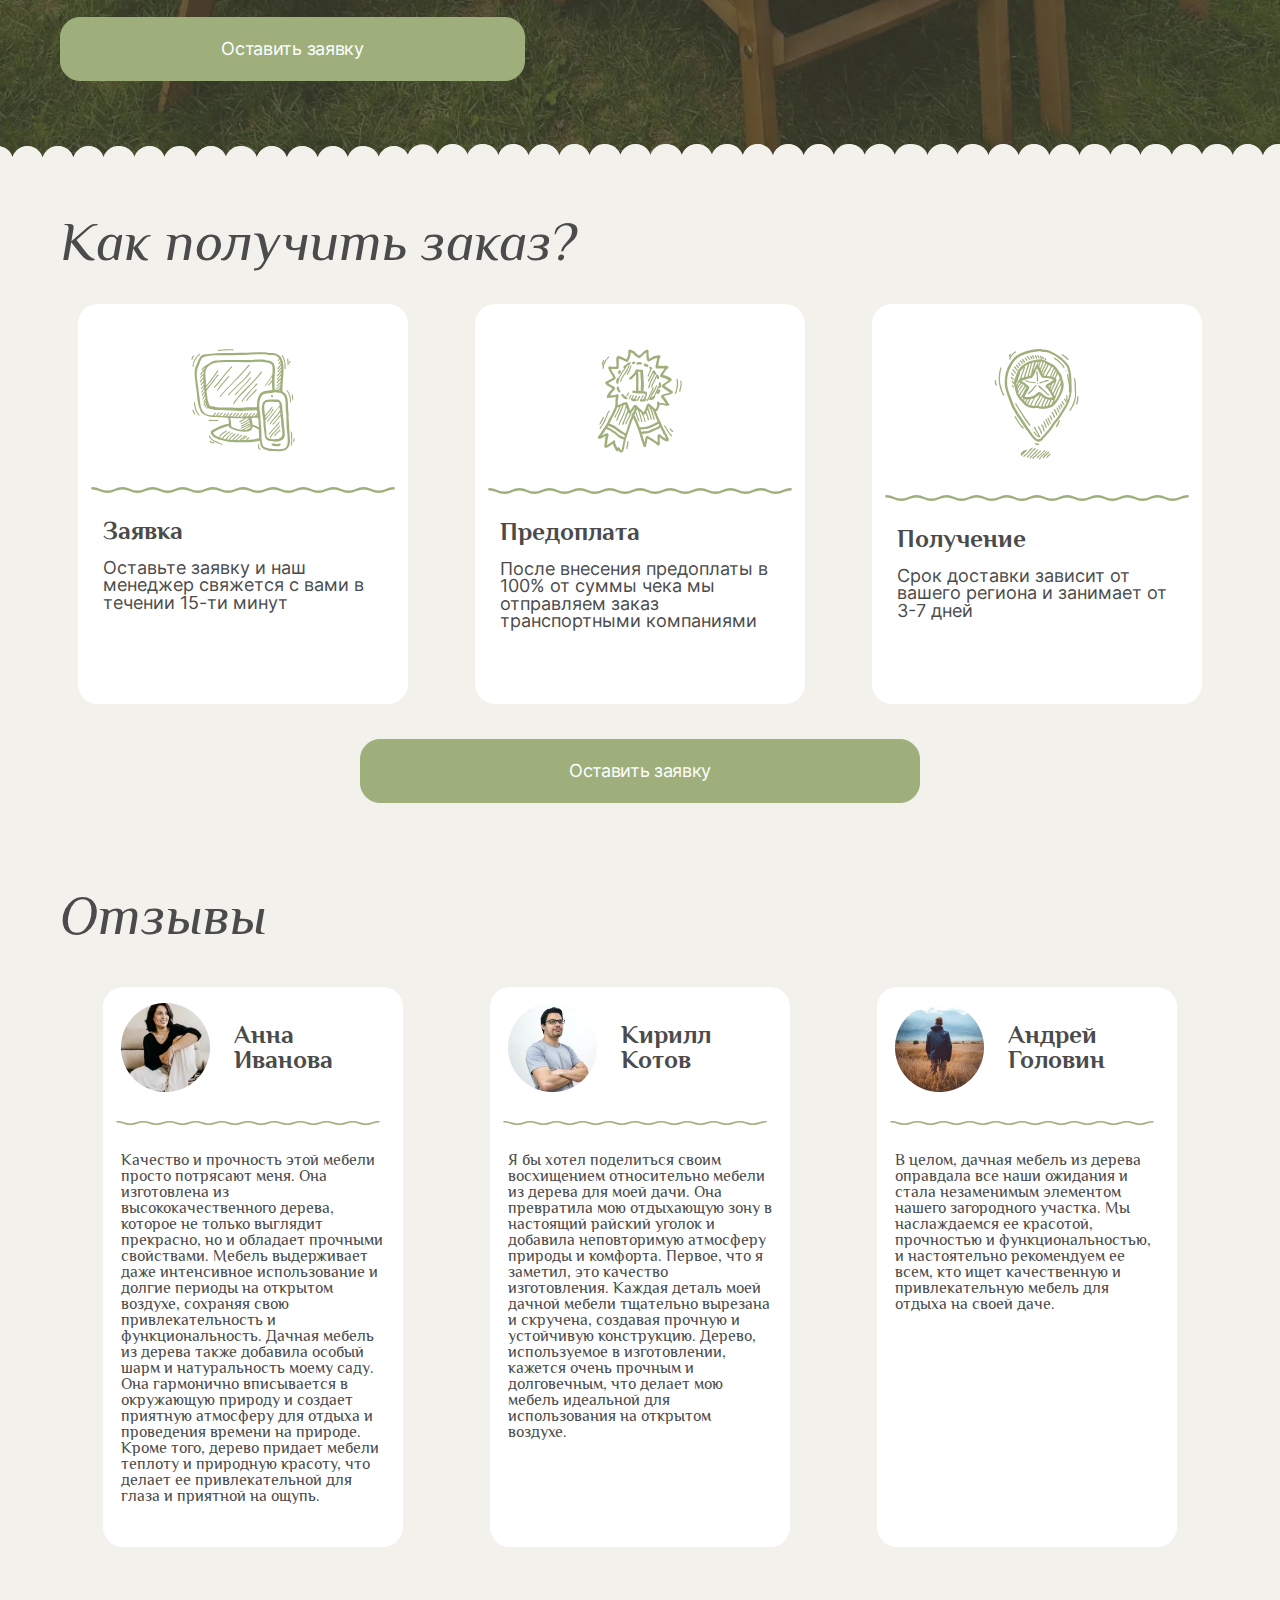
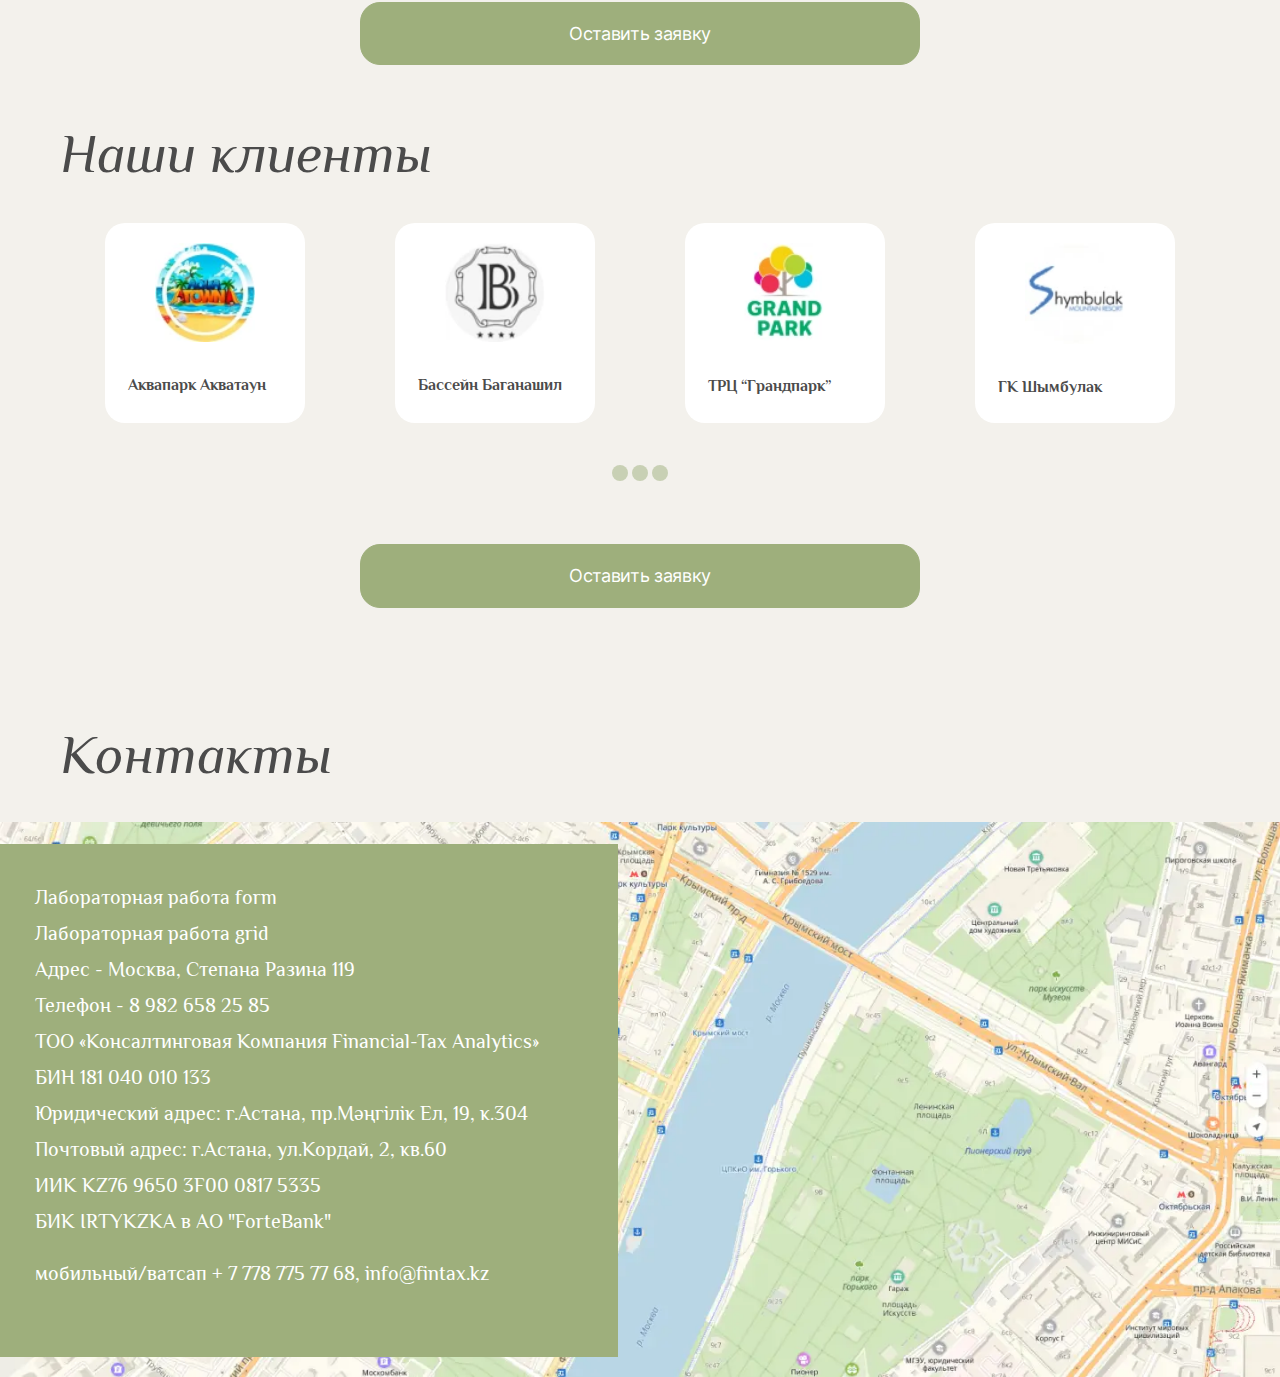
==== commit 0be1e6fa: "form + animation" ====
--- a/index.html
+++ b/index.html
@@ -16,7 +16,7 @@
                 </p> 
             </div>
             <div class="header__main">
-                <a href="index.html" class="header__link">Logo</a>
+                <a href="index.html" class="header__logo">Logo</a>
                 <ul class="header__nav">
                     <li class="header__nav-item"><a href="#" class="header__nav-link">Главная</a></li>
                     <li class="header__nav-item"><a href="#" class="header__nav-link">О комании</a></li>
@@ -189,16 +189,16 @@
                 <img src="image/waves-3.svg" alt="" class="action__svg">
                 <p class="action__title-about">Тогда мы можем изготовить для вас мебель</p>
                 <p class="action__title-answer">по индивидуальному дизайну</p>
-                <form action="#" class="action__form">
-                    <input type="text" placeholder='Ваше имя *' class="action__input-name">
-                    <input type="text" placeholder='Ваш телефон *' class="action__input-telephone">
+                <form action="//httpbin.org/post" class="action__form" method="post">
+                    <input type="text" required placeholder='Ваше имя *' class="action__input-name">
+                    <input type="text" required placeholder='Ваш телефон *' class="action__input-telephone">
                     <textarea  placeholder='Ваш комментарий' cols="30" rows="5" class="action__input-comment"></textarea>
                         <div class="action__condition">
                             <p class="action__permission">Нажимая на кнопку, вы даете согласие на
                                 <a href="#" class="action__link">обработку персональных даных</a>
                             </p>
                         </div>
-                    <button class="action__btn">Оставить заявку</button>
+                    <button type="submit" class="action__btn">Оставить заявку</button>
                 </form>
             </div>
             <img src="image/hearts.svg" alt="" class="action__second-decor">
@@ -330,16 +330,20 @@
             <img src="image/map.webp" alt="Карта" class="footer__map">
             <div class="footer__background">
                 <ul class="footer__list">
+                    <li class="footer__item"><a href="form.html">Лабораторная работа form</a></li>
                     <li class="footer__item"><a href="grid.html">Лабораторная работа grid</a></li>
                     <li class="footer__item">Адрес - Москва, Степана Разина 119</li>
-                    <li class="footer__item">Телефон - 7 982 658 25 85</li>
+                    <li class="footer__item">Телефон - <a href="tel:8(982)658-25-85"> 8 982 658 25 85</a></li>
                     <li class="footer__item">ТОО «Консалтинговая Компания Financial-Tax Analytics»</li>
                     <li class="footer__item">БИН 181 040 010 133</li>
                     <li class="footer__item">Юридический адрес: г.Астана, пр.Мәңгілік Ел, 19, к.304</li>
                     <li class="footer__item">Почтовый адрес: г.Астана, ул.Кордай, 2, кв.60</li>
                     <li class="footer__item">ИИК KZ76 9650 3F00 0817 5335</li>
                     <li class="footer__item">БИК IRTYKZKA в АО "ForteBank"</li>
-                    <li class="footer__item footer__item--last">мобильный/ватсап + 7 778 775 77 68, info@fintax.kz</li>
+                    <li class="footer__item footer__item--last">мобильный/ватсап 
+                        <a href="tel:+7(778)-775-77-68">+ 7 778 775 77 68</a>,
+                        <a href="mailto:info@fintax.kz">info@fintax.kz</a>
+                    </li>
                 </ul>
             </div>
         </div>
--- a/scss/style.css
+++ b/scss/style.css
@@ -152,6 +152,24 @@
   scroll-behavior: smooth;
 }
 
+::-moz-selection {
+  background-color: #9EAF7C;
+}
+
+::selection {
+  background-color: #9EAF7C;
+}
+
+::-moz-placeholder {
+  color: #9EAF7C;
+  font-size: 1.5rem;
+}
+
+::placeholder {
+  color: #9EAF7C;
+  font-size: 1.5rem;
+}
+
 body {
   background-color: #F3F1EC;
   font-size: 1.6rem;
@@ -162,19 +180,50 @@
   font-family: "Philosopher Bold", serif;
 }
 main button {
+  border: solid #9EAF7C 1px;
   padding: 20px 0;
   width: 100%;
   align-self: center;
   justify-self: center;
 }
+main button:hover {
+  background-color: #444237;
+  color: #9EAF7C;
+  border-color: #444237;
+  box-shadow: 5px 5px black;
+  transform: rotate(3deg) scale(1.08);
+  transition: background-color, color, border-color, box-shadow, transform 0.15s;
+}
+main button:active {
+  color: #FFF;
+}
+main button:focus {
+  color: #000000;
+  border-color: #4B4B4B;
+}
 @media screen and (min-width: 959px) {
   main button {
     width: 560px;
   }
 }
-main button:hover {
-  background-color: #444237;
-  transition: 0.15s;
+
+a:hover {
+  -webkit-text-decoration: underline #9EAF7C;
+          text-decoration: underline #9EAF7C;
+  color: #9EAF7C;
+  transition: color 0.15s, -webkit-text-decoration;
+  transition: text-decoration, color 0.15s;
+  transition: text-decoration, color 0.15s, -webkit-text-decoration;
+}
+
+a:focus {
+  border: 1px solid #9EAF7C;
+}
+
+a:active {
+  color: #4B4B4B;
+  -webkit-text-decoration: underline #4B4B4B;
+          text-decoration: underline #4B4B4B;
 }
 
 button {
@@ -216,6 +265,10 @@
   padding: 16px;
 }
 
+textarea {
+  resize: none;
+}
+
 .header {
   overflow-x: hidden;
   position: absolute;
@@ -256,24 +309,27 @@
 }
 
 .header__wrapper {
-  min-width: 300px;
   margin-inline: 45px;
-  max-width: 1000px;
-}
-@media screen and (min-width: 1090px) {
+  max-width: 1160px;
+}
+@media screen and (min-width: 1159px) {
   .header__wrapper {
     margin-inline: auto;
   }
 }
 
-.header__link {
+.header__logo {
   font-family: "Philosopher Bold", serif;
   color: #FFF;
   font-size: 3rem;
   margin-bottom: 15px;
 }
+.header__logo:hover {
+  text-decoration: none;
+  color: #F3F1EC;
+}
 @media screen and (min-width: 959px) {
-  .header__link {
+  .header__logo {
     font-size: 5.25rem;
   }
 }
@@ -290,12 +346,6 @@
   .header__nav {
     display: none;
   }
-}
-
-.header__nav-item:hover {
-  text-decoration: underline;
-  color: #9EAF7C;
-  transition: 0.1s;
 }
 
 .header__social {
@@ -343,14 +393,13 @@
 }
 
 .landing__wrapper {
-  min-width: 300px;
   margin-inline: 45px;
-  max-width: 1000px;
+  max-width: 1160px;
   display: flex;
   flex-direction: column;
   padding-bottom: 40px;
 }
-@media screen and (min-width: 1090px) {
+@media screen and (min-width: 1159px) {
   .landing__wrapper {
     margin-inline: auto;
   }
@@ -445,12 +494,11 @@
 }
 
 .about-us__wrapper {
-  min-width: 300px;
   margin-inline: 45px;
-  max-width: 1000px;
+  max-width: 1160px;
   margin-top: 5px;
 }
-@media screen and (min-width: 1090px) {
+@media screen and (min-width: 1159px) {
   .about-us__wrapper {
     margin-inline: auto;
   }
@@ -571,13 +619,13 @@
 }
 
 .about-product__wrapper {
-  min-width: 300px;
   margin-inline: 45px;
-  max-width: 1000px;
-  display: flex;
-  flex-direction: column;
-}
-@media screen and (min-width: 1090px) {
+  max-width: 1160px;
+  display: flex;
+  flex-direction: column;
+  padding-bottom: 30px;
+}
+@media screen and (min-width: 1159px) {
   .about-product__wrapper {
     margin-inline: auto;
   }
@@ -731,13 +779,12 @@
 }
 
 .catalog__wrapper {
-  min-width: 300px;
   margin-inline: 45px;
-  max-width: 1000px;
-  display: flex;
-  flex-direction: column;
-}
-@media screen and (min-width: 1090px) {
+  max-width: 1160px;
+  display: flex;
+  flex-direction: column;
+}
+@media screen and (min-width: 1159px) {
   .catalog__wrapper {
     margin-inline: auto;
   }
@@ -771,6 +818,9 @@
 
 .catalog__big-name {
   margin-top: 11.2px;
+}
+.catalog__big-name:hover {
+  text-decoration: none;
 }
 
 .catalog__list {
@@ -820,6 +870,9 @@
 .catalog__name {
   margin-top: 11.2px;
   max-width: 120px;
+}
+.catalog__name:hover {
+  text-decoration: none;
 }
 @media screen and (min-width: 1159px) {
   .catalog__name {
@@ -847,21 +900,14 @@
 }
 
 .action__wrapper {
-  min-width: 300px;
   margin-inline: 45px;
-  max-width: 1000px;
+  max-width: 1160px;
   padding: 50px 0 63px 0;
 }
-@media screen and (min-width: 1090px) {
+@media screen and (min-width: 1159px) {
   .action__wrapper {
     margin-inline: auto;
   }
-}
-
-.action__form {
-  display: flex;
-  flex-direction: column;
-  max-width: 465px;
 }
 
 .action__name-title {
@@ -902,16 +948,15 @@
   }
 }
 
-.action__input-name {
+.action__form {
+  display: flex;
+  flex-direction: column;
+  max-width: 465px;
   margin-top: 50px;
-}
-
-.action__input-telephone {
-  margin-top: 20px;
+  gap: 20px;
 }
 
 .action__input-comment {
-  margin-top: 20px;
   border-radius: 20px;
   padding: 16px;
 }
@@ -919,25 +964,24 @@
 .action__condition {
   line-height: 120%;
   font-size: 1rem;
-  margin-top: 15px;
+}
+@media screen and (min-width: 1159px) {
+  .action__condition {
+    font-size: 1.2rem;
+  }
 }
 
 .action__link {
   color: #9EAF7C;
 }
-@media screen and (min-width: 1159px) {
-  .action__link {
-    font-size: 1.2rem;
-  }
-}
-
-.action__link:hover {
-  text-decoration: underline;
-}
 
 .action__btn {
-  margin-top: 23px;
   max-width: 465px;
+  border-radius: 20px;
+}
+.action__btn:hover {
+  background-color: #444237;
+  transition: 0.15s;
 }
 
 .action__first-decor {
@@ -971,13 +1015,13 @@
 }
 
 .instruction__wrapper {
-  min-width: 300px;
   margin-inline: 45px;
-  max-width: 1000px;
-  display: flex;
-  flex-direction: column;
-}
-@media screen and (min-width: 1090px) {
+  max-width: 1160px;
+  display: flex;
+  flex-direction: column;
+  padding-bottom: 30px;
+}
+@media screen and (min-width: 1159px) {
   .instruction__wrapper {
     margin-inline: auto;
   }
@@ -1054,13 +1098,12 @@
 }
 
 .reviews__wrapper {
-  min-width: 300px;
   margin-inline: 45px;
-  max-width: 1000px;
-  display: flex;
-  flex-direction: column;
-}
-@media screen and (min-width: 1090px) {
+  max-width: 1160px;
+  display: flex;
+  flex-direction: column;
+}
+@media screen and (min-width: 1159px) {
   .reviews__wrapper {
     margin-inline: auto;
   }
@@ -1143,13 +1186,13 @@
 }
 
 .clients__wrapper {
-  min-width: 300px;
   margin-inline: 45px;
-  max-width: 1000px;
-  display: flex;
-  flex-direction: column;
-}
-@media screen and (min-width: 1090px) {
+  max-width: 1160px;
+  display: flex;
+  flex-direction: column;
+  padding-bottom: 30px;
+}
+@media screen and (min-width: 1159px) {
   .clients__wrapper {
     margin-inline: auto;
   }
@@ -1249,15 +1292,16 @@
 
 .footer {
   overflow-x: hidden;
+  position: sticky;
+  top: 100vh;
 }
 
 .footer__title {
-  min-width: 300px;
   margin-inline: 45px;
-  max-width: 1000px;
+  max-width: 1160px;
   margin-top: 90px;
 }
-@media screen and (min-width: 1090px) {
+@media screen and (min-width: 1159px) {
   .footer__title {
     margin-inline: auto;
   }
@@ -1278,9 +1322,8 @@
 }
 @media screen and (min-width: 1159px) {
   .footer__background {
-    min-width: 300px;
     margin-inline: 45px;
-    max-width: 1000px;
+    max-width: 1160px;
     padding: 35px 35px 73px 35px;
     position: absolute;
     width: 618px;
@@ -1289,7 +1332,7 @@
     transform: translatey(-50%);
   }
 }
-@media screen and (min-width: 1159px) and (min-width: 1090px) {
+@media screen and (min-width: 1159px) and (min-width: 1159px) {
   .footer__background {
     margin-inline: auto;
   }
@@ -1318,7 +1361,12 @@
 .footer__item {
   line-height: 180%;
 }
-
+.footer__item > a:hover {
+  color: #4B4B4B;
+}
+.footer__item > a:focus {
+  border: 1px solid #4B4B4B;
+}
 .footer__item--last {
   margin-top: 16px;
 }/*# sourceMappingURL=style.css.map */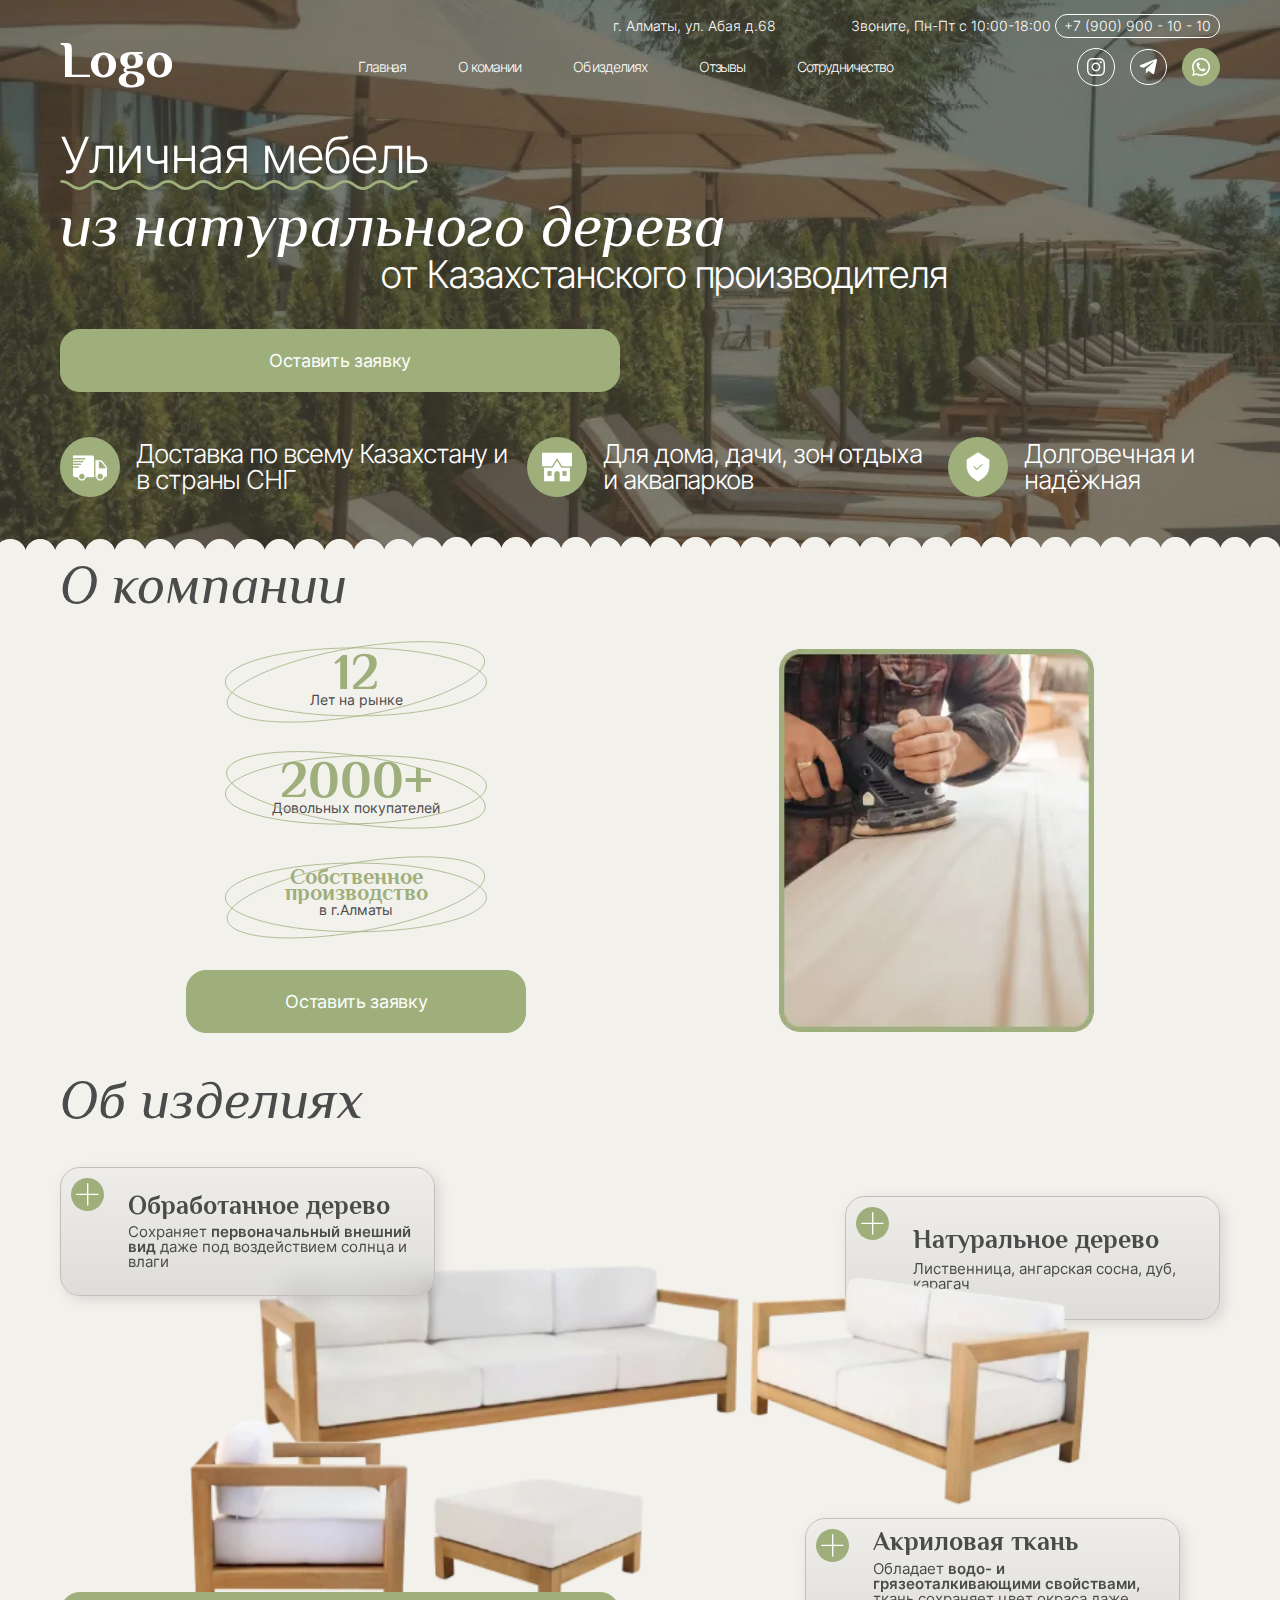
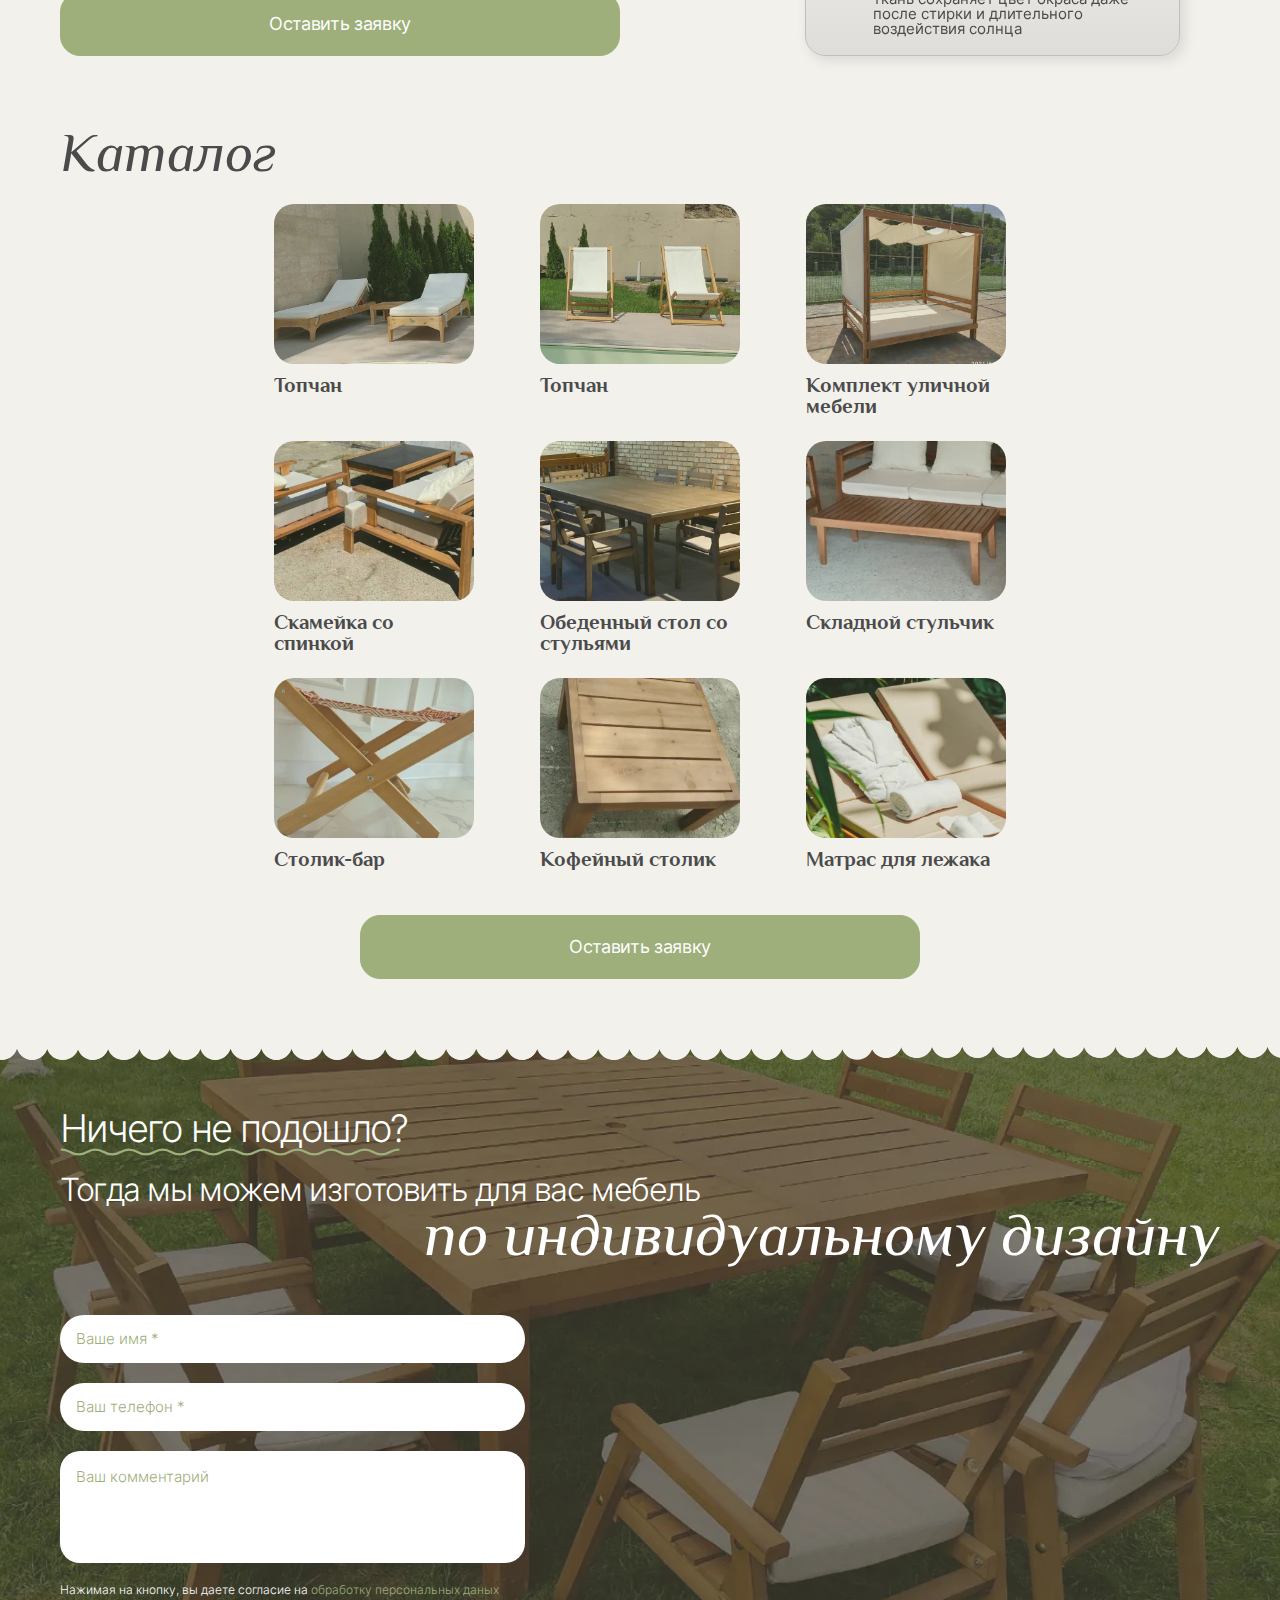
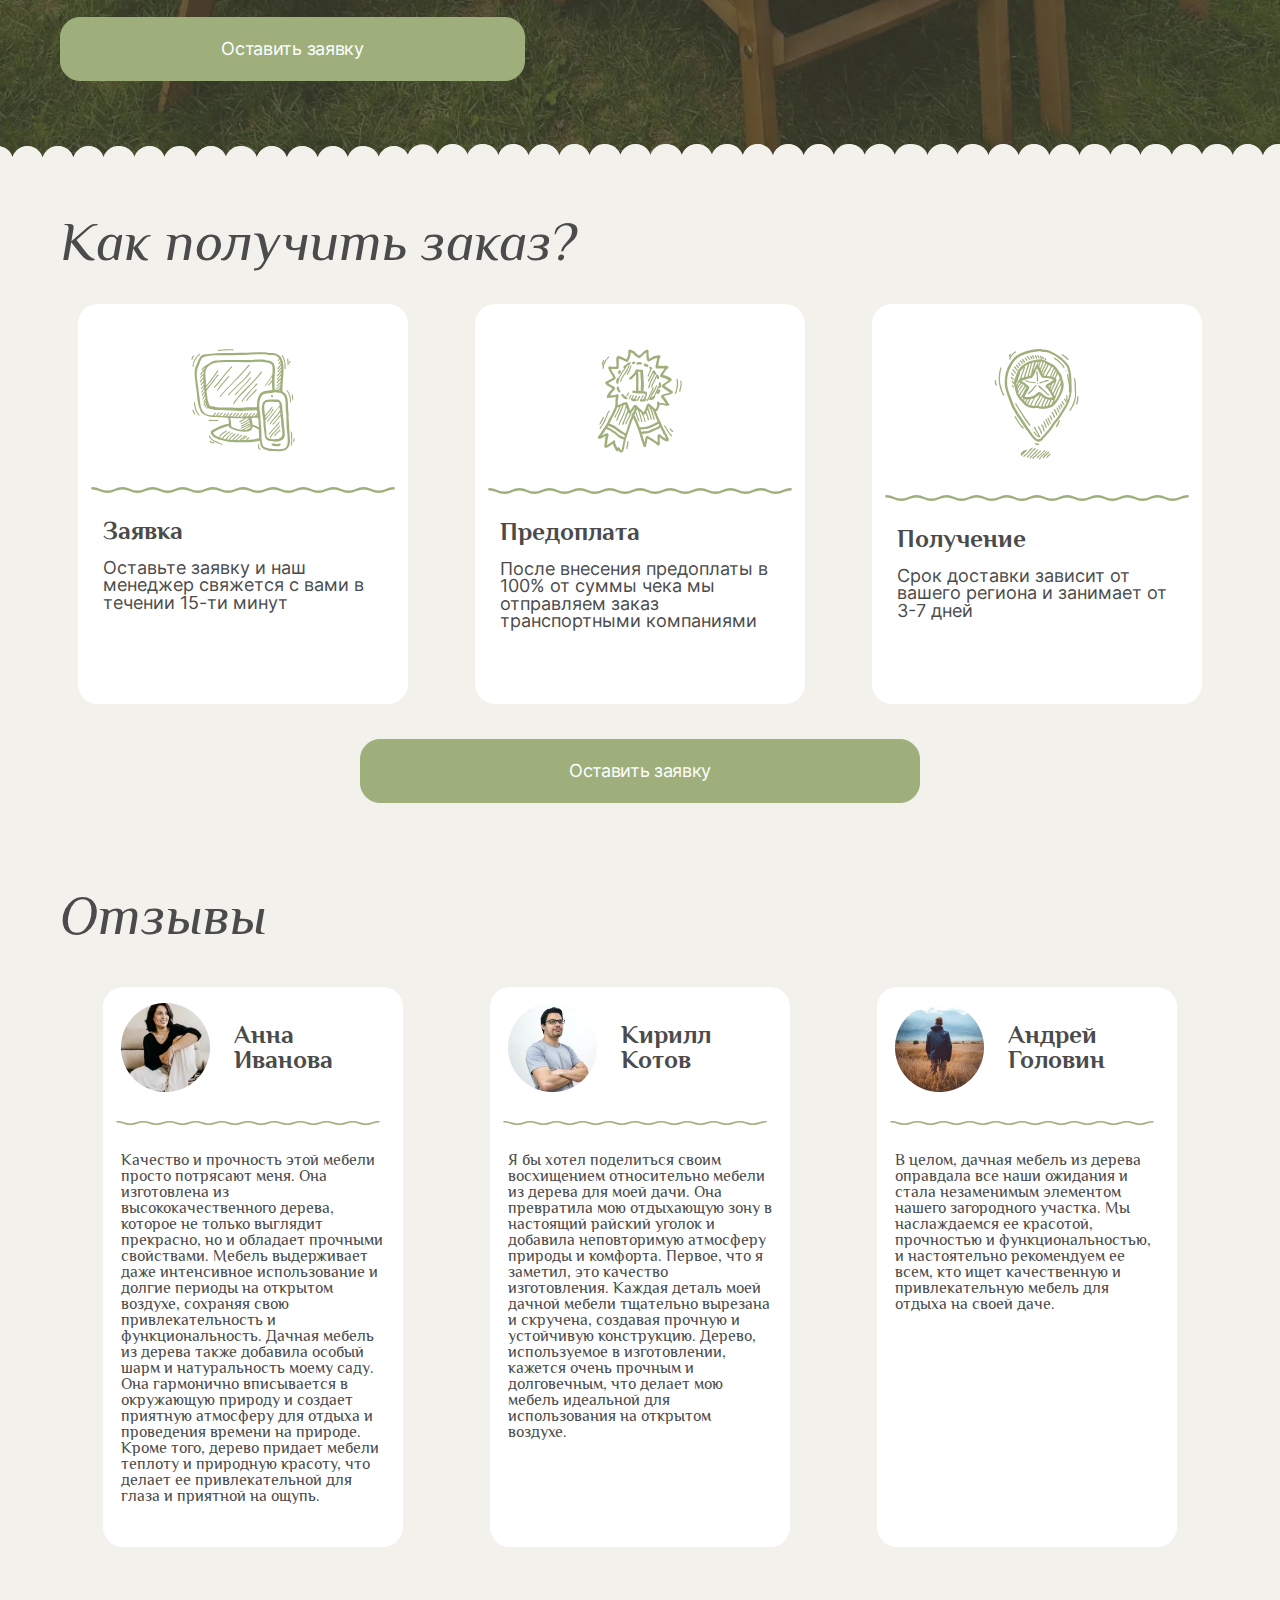
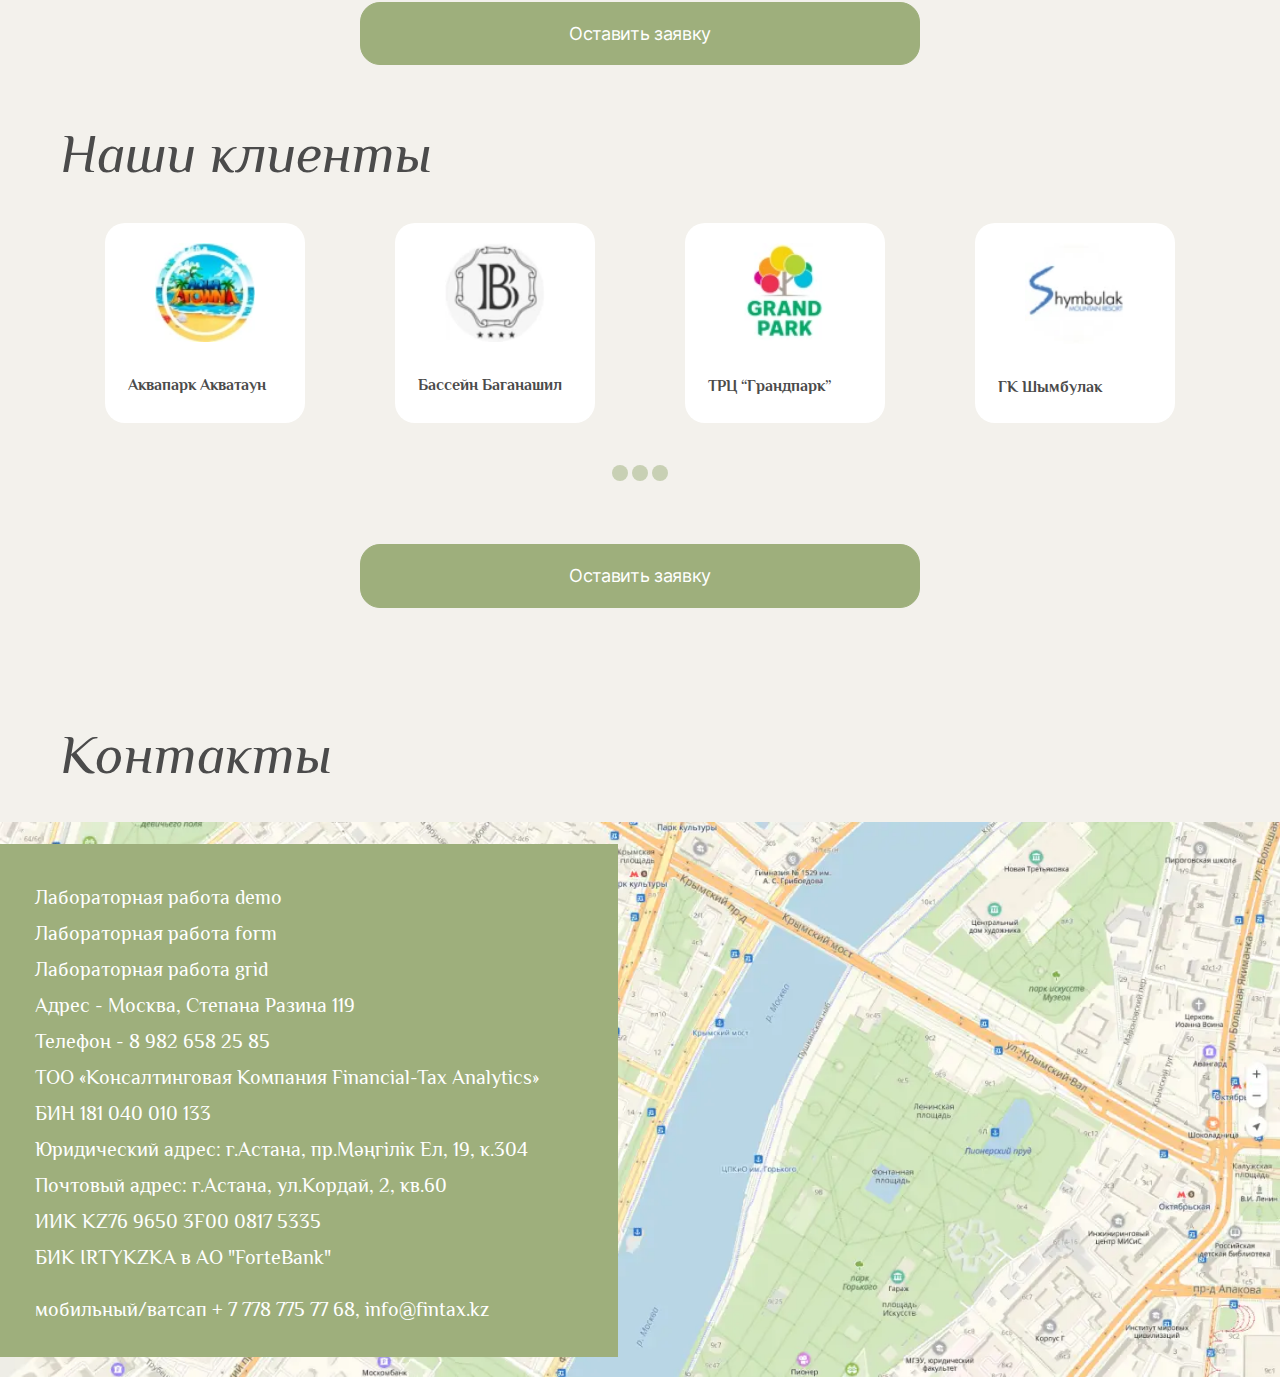
==== commit 729c340e: "form + demo" ====
--- a/index.html
+++ b/index.html
@@ -330,6 +330,7 @@
             <img src="image/map.webp" alt="Карта" class="footer__map">
             <div class="footer__background">
                 <ul class="footer__list">
+                    <li class="footer__item"><a href="demo.html">Лабораторная работа demo</a></li>
                     <li class="footer__item"><a href="form.html">Лабораторная работа form</a></li>
                     <li class="footer__item"><a href="grid.html">Лабораторная работа grid</a></li>
                     <li class="footer__item">Адрес - Москва, Степана Разина 119</li>
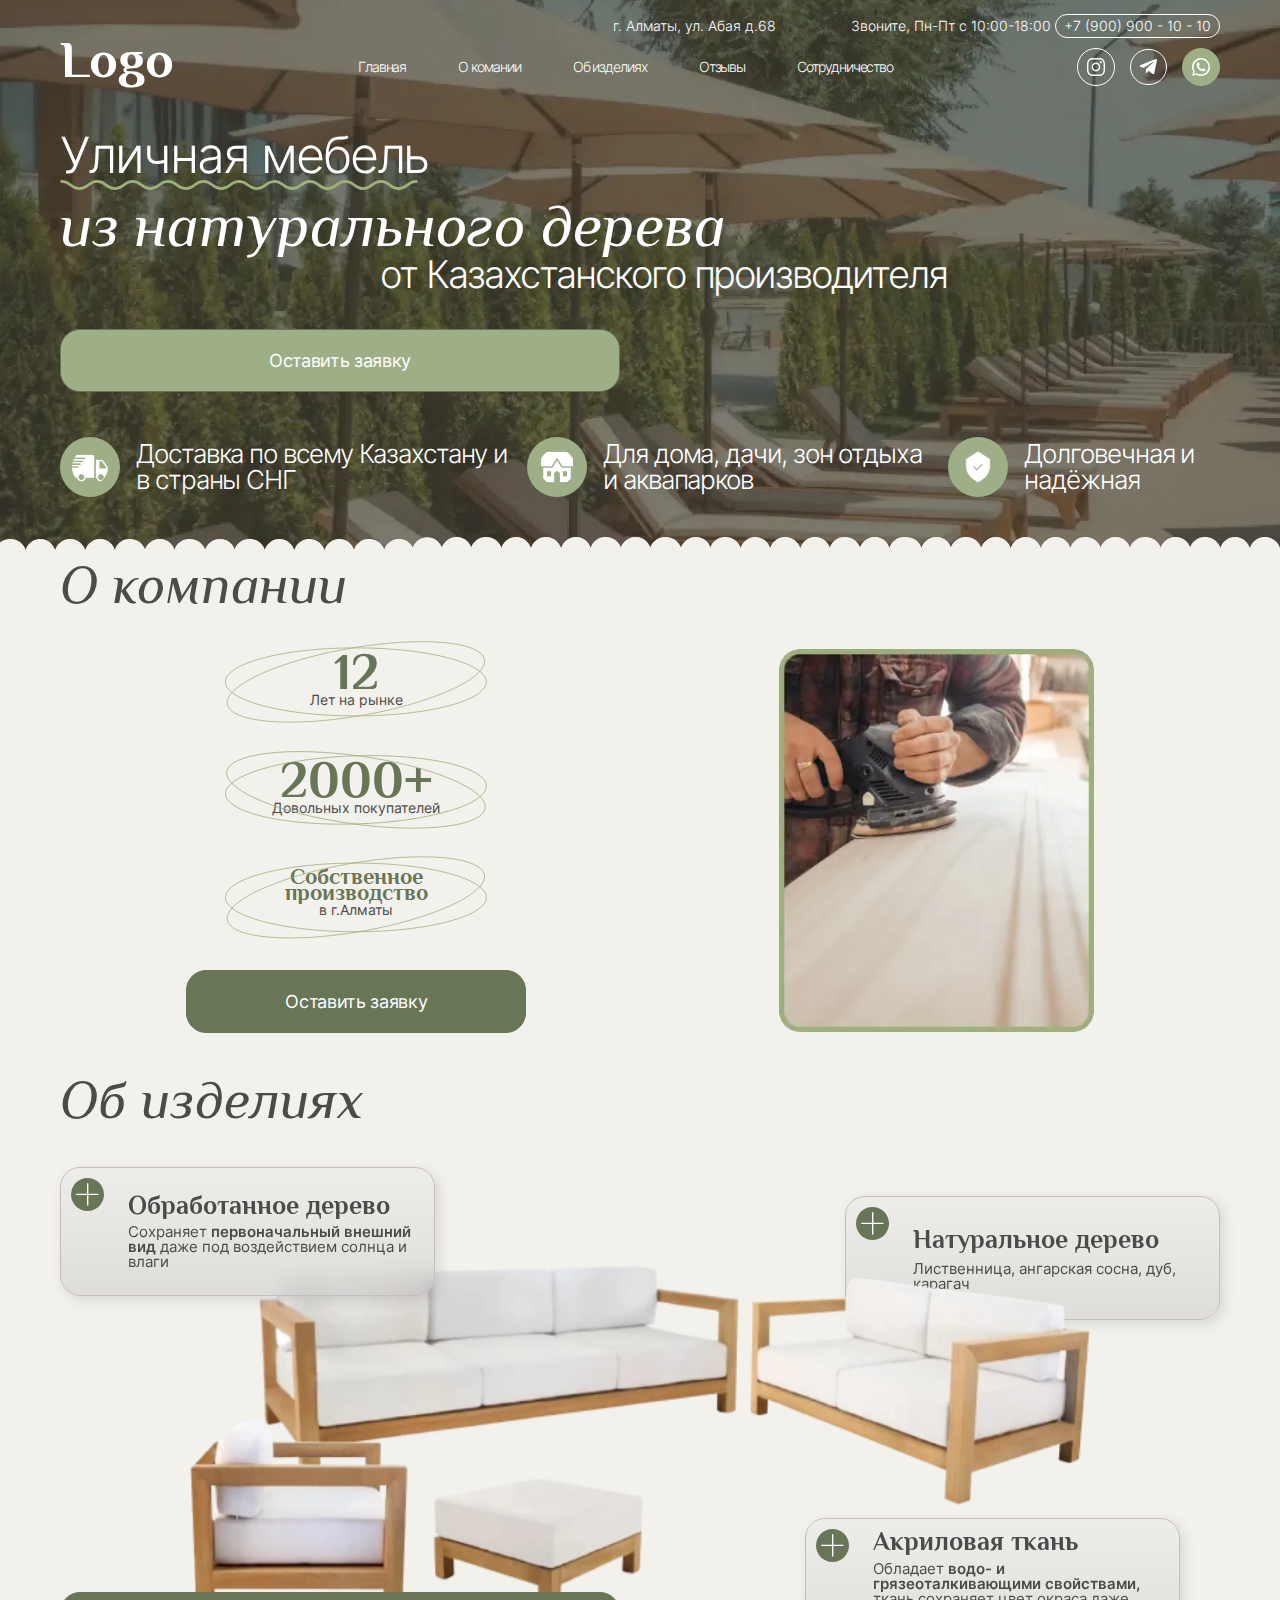
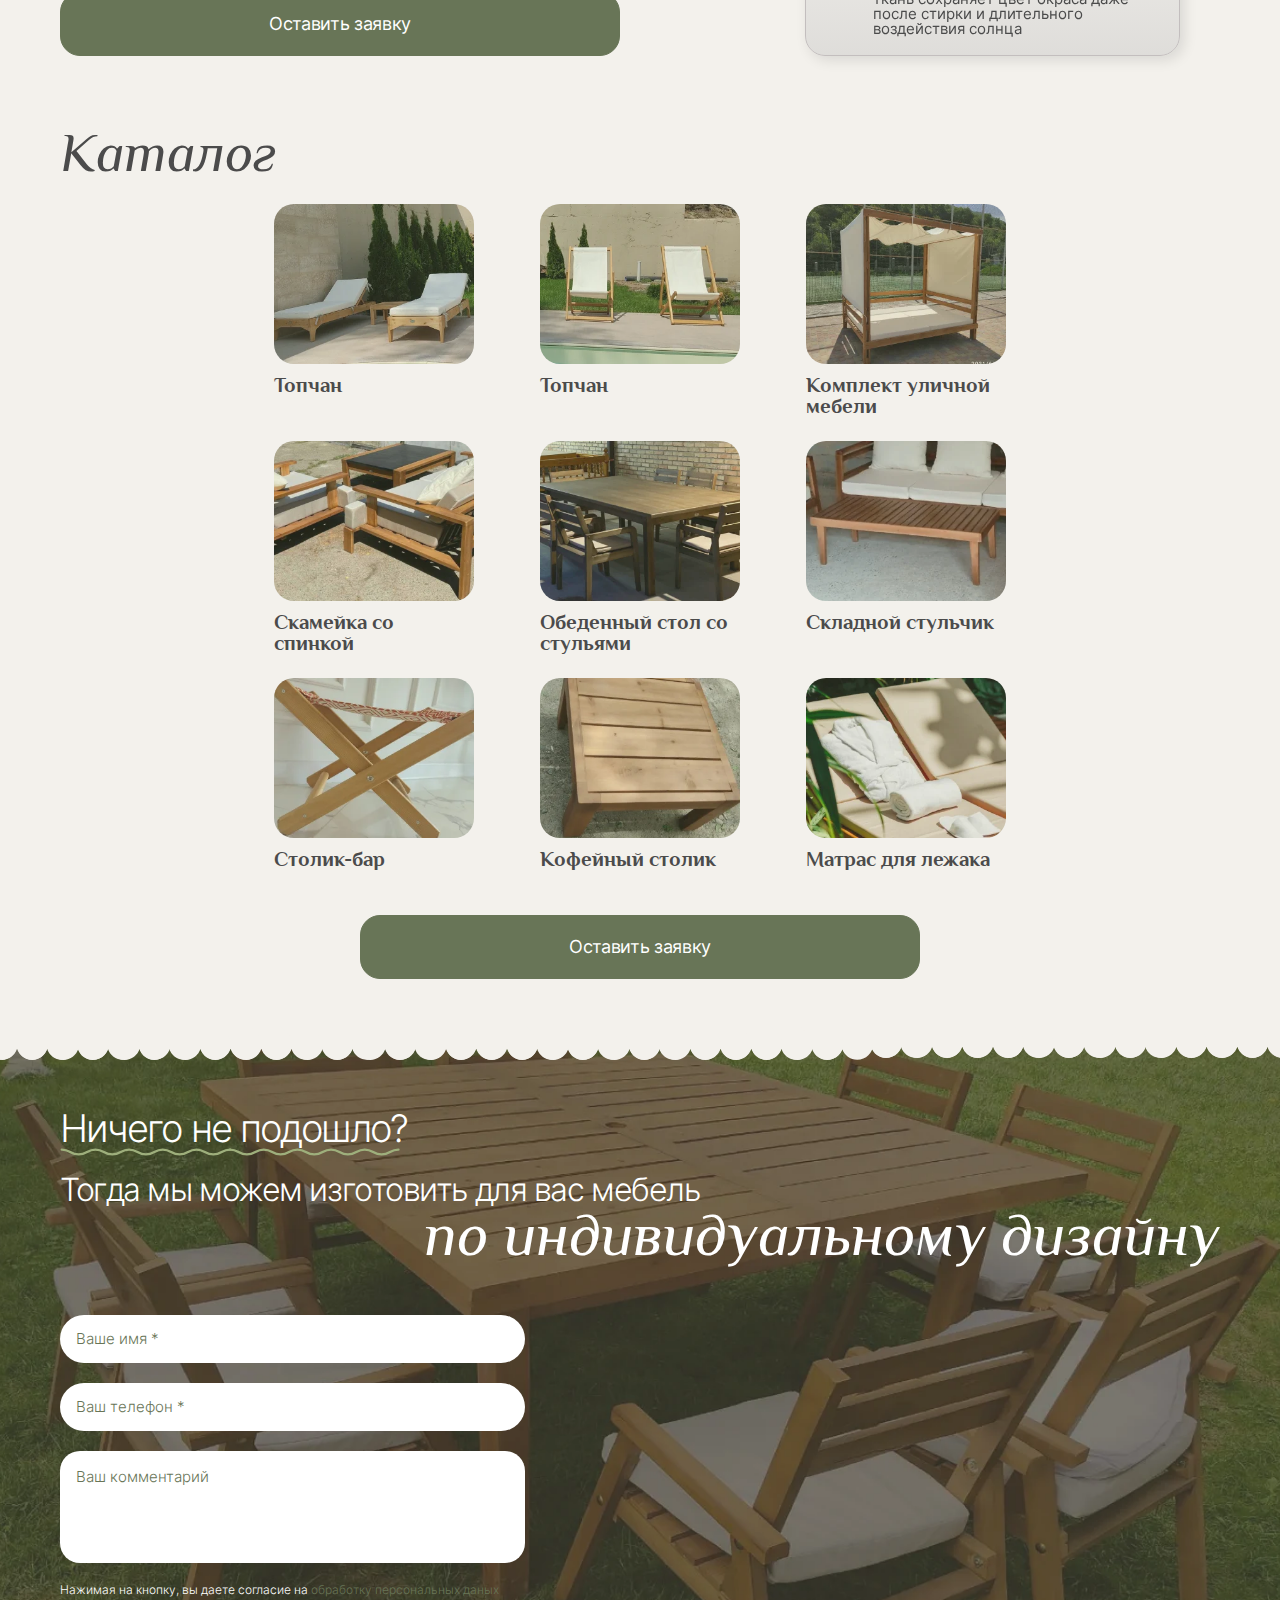
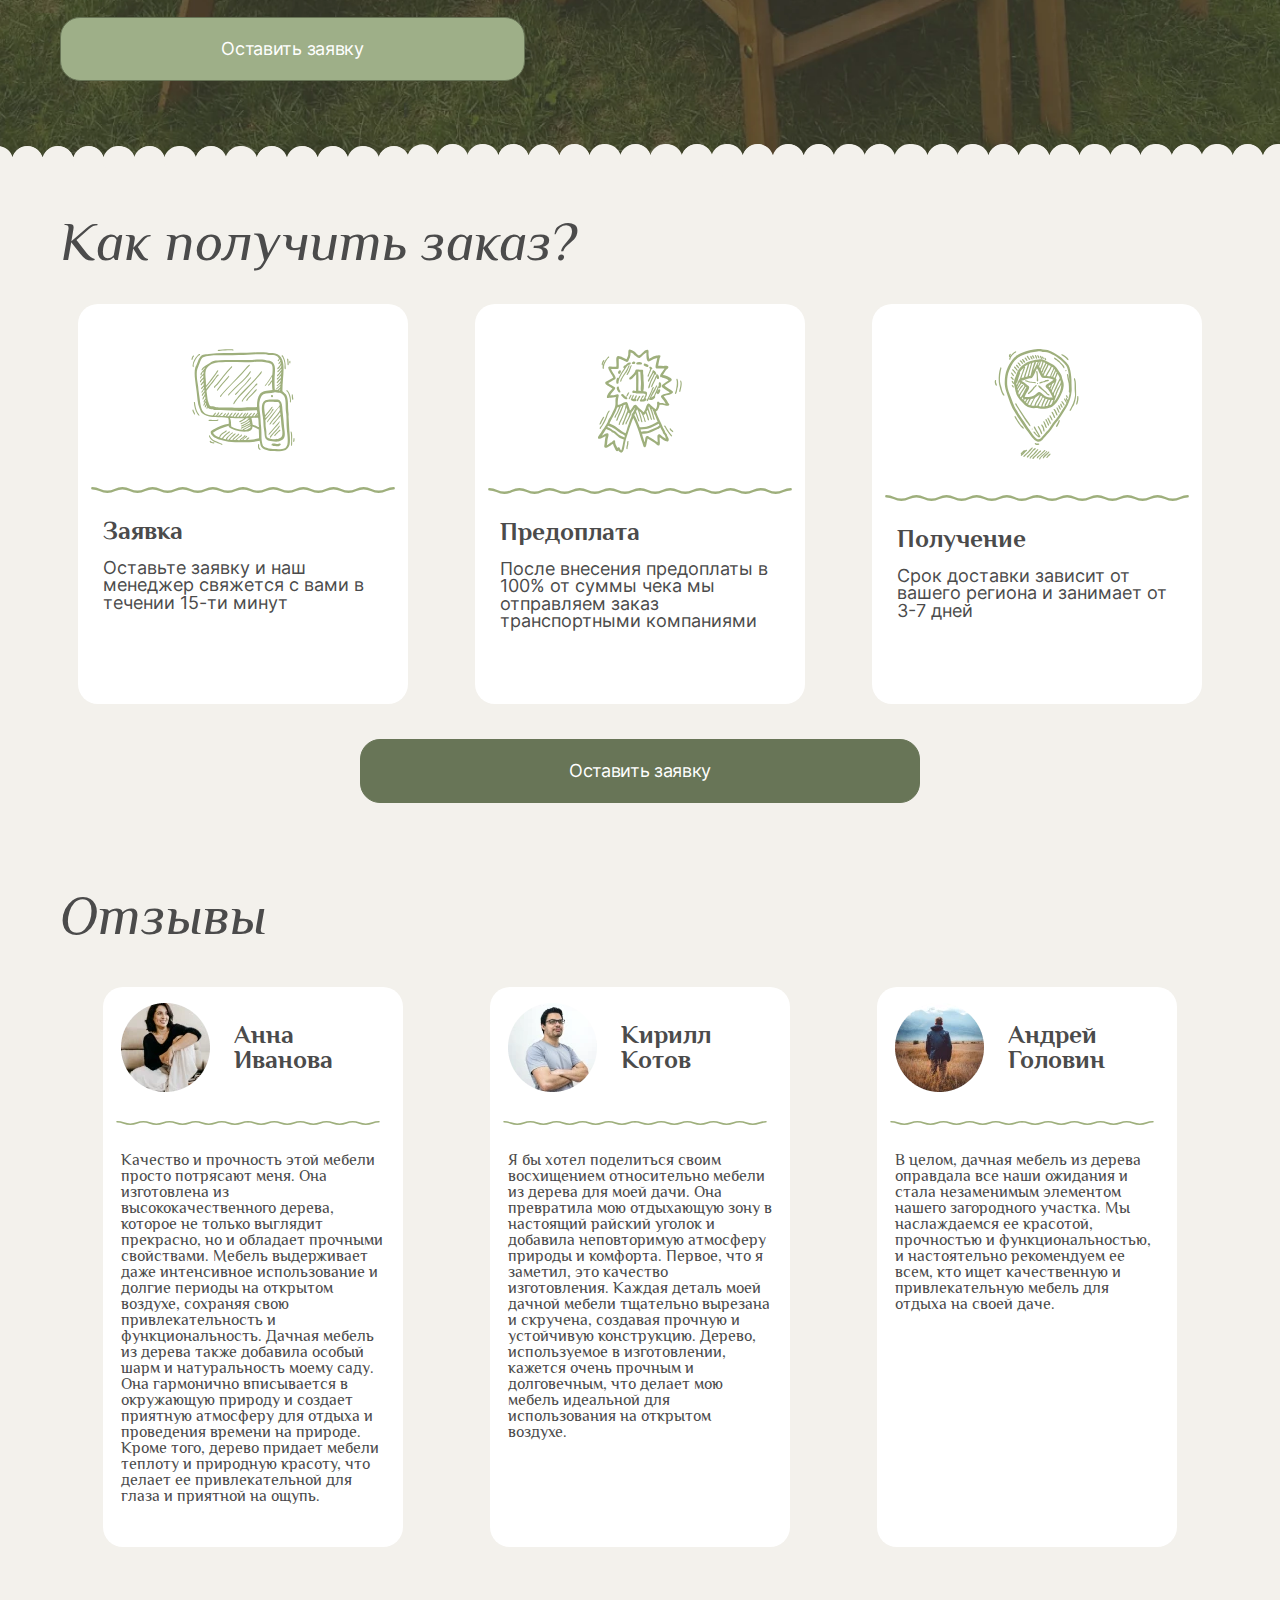
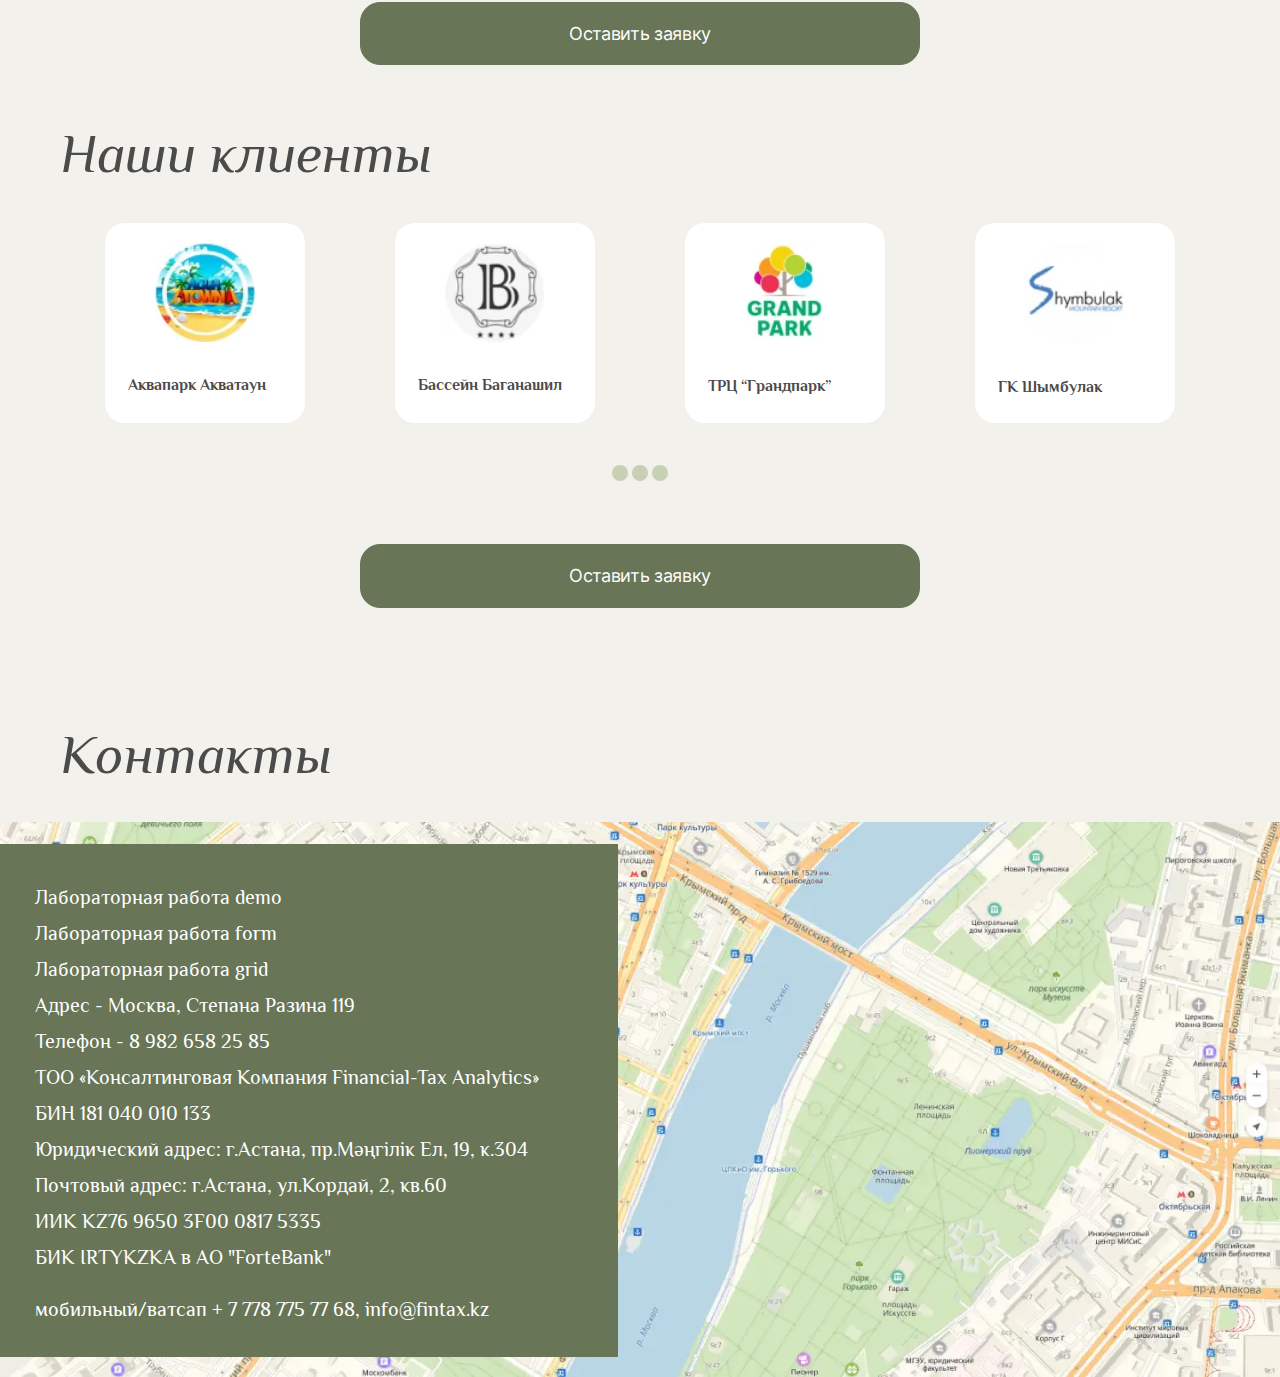
==== commit 32892708: "10" ====
--- a/index.html
+++ b/index.html
@@ -1,8 +1,9 @@
 <!DOCTYPE html>
-<html lang="en">
+<html lang="ru">
 <head>
     <meta charset="UTF-8">
     <meta name="viewport" content="width=device-width, initial-scale=1.0">  
+    <meta name="keywords" content="Магазин уличной мебели из натурального дерева.">
     <link rel="stylesheet" href="scss/style.css">
     <title>Лабораторная работа</title>
 </head>
@@ -16,27 +17,27 @@
                 </p> 
             </div>
             <div class="header__main">
-                <a href="index.html" class="header__logo">Logo</a>
+                <a href="index.html" class="header__logo"><span class="sr-only">перейти на главную</span>Logo</a>
                 <ul class="header__nav">
-                    <li class="header__nav-item"><a href="#" class="header__nav-link">Главная</a></li>
-                    <li class="header__nav-item"><a href="#" class="header__nav-link">О комании</a></li>
-                    <li class="header__nav-item"><a href="#" class="header__nav-link">Об изделиях</a></li>
-                    <li class="header__nav-item"><a href="#" class="header__nav-link">Отзывы</a></li>
-                    <li class="header__nav-item"><a href="#" class="header__nav-link">Сотрудничество</a></li>
+                    <li class="header__nav-item"><a href="#landing" class="header__nav-link">Главная</a></li>
+                    <li class="header__nav-item"><a href="#about-us" class="header__nav-link">О комании</a></li>
+                    <li class="header__nav-item"><a href="#about-product" class="header__nav-link">Об изделиях</a></li>
+                    <li class="header__nav-item"><a href="#reviews" class="header__nav-link">Отзывы</a></li>
+                    <li class="header__nav-item"><a href="#contacts" class="header__nav-link">Сотрудничество</a></li>
                 </ul>
                 <ul class="header__social">
-                    <li class="header__social-item"><a href="#"><img src="image/instagram.svg" alt="" class="header__social-icon"></a></li>
-                    <li class="header__social-item"><a href="#"><img src="image/telegram.svg" alt="" class="header__social-icon"></a></li>
-                    <li class="header__social-item"><a href="#"><img src="image/watsupp.svg" alt="" class="header__social-icon"></a></li>
-                </ul>
-                <button class="header__btn">
+                    <li class="header__social-item"><span class="sr-only">перейти в instagram профиль</span><a href="#"><img src="image/instagram.svg" alt="instagram" class="header__social-icon"></a></li>
+                    <li class="header__social-item"><span class="sr-only">перейти в telegram канал</span><a href="#"><img src="image/telegram.svg" alt="telegram" class="header__social-icon"></a></li>
+                    <li class="header__social-item"><span class="sr-only">перейти в watsupp сообщения</span><a href="#"><img src="image/watsupp.svg" alt="watsupp" class="header__social-icon"></a></li>
+                </ul>
+                <button class="header__btn"><span class="sr-only">открыть навигацию по сайту</span>
                     <img src="image/burger.svg" alt="Навигация" class="header__burger">
                 </button>
             </div>
         </div>
     </header>
     <main class="main">
-        <section class="landing">
+        <section class="landing" id="landing">
             <div class="landing__wrapper">
                 <div class="landing__title">
                     <h1 class="landing__name-title">Уличная мебель</h1>
@@ -62,11 +63,11 @@
             </div>
             <img src="image/hearts.svg" alt="" class="landing__decor">
         </section>
-        <section class="about-us">
+        <section class="about-us" id="about-us">
             <div class="about-us__wrapper">
                 <h2 class="about-us__title">О компании</h2>
                 <div class="about-us__main">
-                    <img src="image/process.webp" alt="" class="about-us__img">
+                    <img src="image/process.webp" alt="Рабочий процесс" class="about-us__img">
                     <div class="about-us__info">
                         <ul class="about-us__list">
                             <li class="about-us__item">
@@ -90,7 +91,7 @@
                 </div>
             </div>
         </section>
-        <section class="about-product">
+        <section class="about-product" id="about-product">
             <div class="about-product__wrapper">
                 <h2 class="about-product__title">Об изделиях</h2>
                 <div class="about-product__first-item about-product__item">
@@ -190,9 +191,9 @@
                 <p class="action__title-about">Тогда мы можем изготовить для вас мебель</p>
                 <p class="action__title-answer">по индивидуальному дизайну</p>
                 <form action="//httpbin.org/post" class="action__form" method="post">
-                    <input type="text" required placeholder='Ваше имя *' class="action__input-name">
-                    <input type="text" required placeholder='Ваш телефон *' class="action__input-telephone">
-                    <textarea  placeholder='Ваш комментарий' cols="30" rows="5" class="action__input-comment"></textarea>
+                    <input type="text" name="fio" required placeholder='Ваше имя *' class="action__input-name">
+                    <input type="text" name="telephone" required placeholder='Ваш телефон *' class="action__input-telephone">
+                    <textarea name="comment" placeholder='Ваш комментарий' cols="30" rows="5" class="action__input-comment"></textarea>
                         <div class="action__condition">
                             <p class="action__permission">Нажимая на кнопку, вы даете согласие на
                                 <a href="#" class="action__link">обработку персональных даных</a>
@@ -235,13 +236,13 @@
                 <button class="instruction__btn">Оставить заявку</button>
             </div>
         </section>
-        <section class="reviews">
+        <section class="reviews" id="reviews">
             <div class="reviews__wrapper">
                 <h2 class="reviews__title">Отзывы</h2>
                 <ul class="reviews__list">
                     <li class="reviews__item">
                         <div class="reviews__user">
-                            <img src="image/annaivanova.webp" alt="" class="reviews__user-logo">
+                            <img src="image/annaivanova.webp" alt="Аватар" class="reviews__user-logo">
                             <p class="reviews__user-name">Анна Иванова</p>
                         </div>
                         <img src="image/waves-4.svg" alt="" class="reviews__svg">
@@ -255,7 +256,7 @@
                     </li>
                     <li class="reviews__item">
                         <div class="reviews__user">
-                            <img src="image/kirillkotov.webp" alt="" class="reviews__user-logo">
+                            <img src="image/kirillkotov.webp" alt="Аватар" class="reviews__user-logo">
                             <p class="reviews__user-name">Кирилл Котов</p>
                         </div>
                         <img src="image/waves-4.svg" alt="" class="reviews__svg">
@@ -267,7 +268,7 @@
                     </li>
                     <li class="reviews__item">
                         <div class="reviews__user">
-                            <img src="image/andrewgolovin.webp" alt="" class="reviews__user-logo">
+                            <img src="image/andrewgolovin.webp" alt="Аватар" class="reviews__user-logo">
                             <p class="reviews__user-name">Андрей Головин</p>
                         </div>
                         <img src="image/waves-4.svg" alt="" class="reviews__svg">
@@ -285,27 +286,27 @@
                 <h2 class="clients__title">Наши клиенты</h2>
                 <ul class="clients__list">
                     <li class="clients__item">
-                        <img src="image/miamibeach.webp" alt="" class="clients__logo">
+                        <img src="image/miamibeach.webp" alt="Логотип" class="clients__logo">
                         <p class="clients__name">Аквапарк Майами</p>
                     </li>
                     <li class="clients__item">
-                        <img src="image/hawaii.webp" alt="" class="clients__logo">
+                        <img src="image/hawaii.webp" alt="Логотип" class="clients__logo">
                         <p class="clients__name">Аквапарк Гаваии</p>
                     </li>
                     <li class="clients__item">
-                        <img src="image/aquatown.webp" alt="" class="clients__logo">
+                        <img src="image/aquatown.webp" alt="Логотип" class="clients__logo">
                         <p class="clients__name">Аквапарк Акватаун</p>
                     </li>
                     <li class="clients__item">
-                        <img src="image/bb.webp" alt="" class="clients__logo">
+                        <img src="image/bb.webp" alt="Логотип" class="clients__logo">
                         <p class="clients__name">Бассейн Баганашил</p>
                     </li>
                     <li class="clients__item">
-                        <img src="image/grandpark.webp" alt="" class="clients__logo">
+                        <img src="image/grandpark.webp" alt="Логотип" class="clients__logo">
                         <p class="clients__name">ТРЦ “Грандпарк”</p>
                     </li>
                     <li class="clients__item">
-                        <img src="image/shymbulak.webp" alt="" class="clients__logo">
+                        <img src="image/shymbulak.webp" alt="Логотип" class="clients__logo">
                         <p class="clients__name">ГК Шымбулак</p>
                     </li>
                 </ul>
@@ -324,7 +325,7 @@
             </div>
         </section>
     </main>
-    <footer class="footer">
+    <footer class="footer" id="contacts">
         <h2 class="footer__title">Контакты</h2>
         <div class="footer__info">
             <img src="image/map.webp" alt="Карта" class="footer__map">
--- a/scss/style.css
+++ b/scss/style.css
@@ -20,11 +20,11 @@
   box-sizing: border-box;
 }
 
-:focus, :active {
+:active {
   outline: none;
 }
 
-a:focus, a:active {
+a:active {
   outline: none;
 }
 
@@ -90,6 +90,7 @@
   font-style: normal;
   src: url("../../fonts/Inter-Light.eot");
   src: local("Inter Light"), url("../../fonts/Inter-Light.eot?#iefix") format("embedded-opentype"), url("../../fonts/Inter-Light.woff2") format("woff2"), url("../../fonts/Inter-Light.woff") format("woff"), url("../../fonts/Inter-Light.ttf") format("truetype");
+  font-display: swap;
 }
 @font-face {
   font-family: "Inter";
@@ -97,6 +98,7 @@
   font-style: normal;
   src: url("../../fonts/Inter-Regular.eot");
   src: local("Inter Regular"), url("../../fonts/Inter-Regular.eot?#iefix") format("embedded-opentype"), url("../../fonts/Inter-Regular.woff2") format("woff2"), url("../../fonts/Inter-Regular.woff") format("woff"), url("../../fonts/Inter-Regular.ttf") format("truetype");
+  font-display: swap;
 }
 @font-face {
   font-family: "Inter Medium";
@@ -104,6 +106,7 @@
   font-style: normal;
   src: url("../../fonts/Inter-Medium.eot");
   src: local("Inter Medium"), url("../../fonts/Inter-Medium.eot?#iefix") format("embedded-opentype"), url("../../fonts/Inter-Medium.woff2") format("woff2"), url("../../fonts/Inter-Medium.woff") format("woff"), url("../../fonts/Inter-Medium.ttf") format("truetype");
+  font-display: swap;
 }
 @font-face {
   font-family: "Inter SemiBold";
@@ -111,6 +114,7 @@
   font-style: normal;
   src: url("../../fonts/Inter-SemiBold.eot");
   src: local("Inter SemiBold"), url("../../fonts/Inter-SemiBold.eot?#iefix") format("embedded-opentype"), url("../../fonts/Inter-SemiBold.woff2") format("woff2"), url("../../fonts/Inter-SemiBold.woff") format("woff"), url("../../fonts/Inter-SemiBold.ttf") format("truetype");
+  font-display: swap;
 }
 @font-face {
   font-family: "Inter Bold";
@@ -118,6 +122,7 @@
   font-style: normal;
   src: url("../../fonts/Inter-Bold.eot");
   src: local("Inter Bold"), url("../../fonts/Inter-Bold.eot?#iefix") format("embedded-opentype"), url("../../fonts/Inter-Bold.woff2") format("woff2"), url("../../fonts/Inter-Bold.woff") format("woff"), url("../../fonts/Inter-Bold.ttf") format("truetype");
+  font-display: swap;
 }
 @font-face {
   font-family: "Philosopher Bold";
@@ -125,6 +130,7 @@
   font-weight: 700;
   src: url("../../fonts/Philosopher-Bold.eot");
   src: local("Philosopher Bold"), url("../../fonts/Philosopher-Bold.eot?#iefix") format("embedded-opentype"), url("../../fonts/Philosopher-Bold.woff2") format("woff2"), url("../../fonts/Philosopher-Bold.woff") format("woff"), url("../../fonts/Philosopher-Bold.ttf") format("truetype");
+  font-display: swap;
 }
 @font-face {
   font-family: "Philosopher Italic";
@@ -132,6 +138,7 @@
   font-style: italic;
   src: url("../../fonts/Philosopher-Italic.eot");
   src: local("Philosopher Italic"), url("../../fonts/Philosopher-Italic.eot?#iefix") format("embedded-opentype"), url("../../fonts/Philosopher-Italic.woff2") format("woff2"), url("../../fonts/Philosopher-Italic.woff") format("woff"), url("../../fonts/Philosopher-Italic.ttf") format("truetype");
+  font-display: swap;
 }
 @font-face {
   font-family: "Philosopher";
@@ -139,6 +146,7 @@
   font-style: normal;
   src: url("../../fonts/Philosopher-Regular.eot");
   src: local("Philosopher"), url("../../fonts/Philosopher-Regular.eot?#iefix") format("embedded-opentype"), url("../../fonts/Philosopher-Regular.woff2") format("woff2"), url("../../fonts/Philosopher-Regular.woff") format("woff"), url("../../fonts/Philosopher-Regular.ttf") format("truetype");
+  font-display: swap;
 }
 @font-face {
   font-family: "VelaSans";
@@ -146,27 +154,40 @@
   font-style: normal;
   src: url("../../fonts/VelaSans-Regular.eot");
   src: local("VelaSans"), url("../../fonts/VelaSans-Regular.eot?#iefix") format("embedded-opentype"), url("../../fonts/VelaSans-Regular.woff2") format("woff2"), url("../../fonts/VelaSans-Regular.woff") format("woff"), url("../../fonts/VelaSans-Regular.ttf") format("truetype");
-}
+  font-display: swap;
+}
+.sr-only {
+  position: absolute;
+  width: 1px;
+  height: 1px;
+  padding: 0;
+  margin: -1px;
+  overflow: hidden;
+  clip: rect(0, 0, 0, 0);
+  white-space: nowrap;
+  border-width: 0;
+}
+
 :root {
   font-size: 62.5%;
   scroll-behavior: smooth;
 }
 
 ::-moz-selection {
-  background-color: #9EAF7C;
+  background-color: #687557;
 }
 
 ::selection {
-  background-color: #9EAF7C;
+  background-color: #687557;
 }
 
 ::-moz-placeholder {
-  color: #9EAF7C;
+  color: #687557;
   font-size: 1.5rem;
 }
 
 ::placeholder {
-  color: #9EAF7C;
+  color: #687557;
   font-size: 1.5rem;
 }
 
@@ -180,26 +201,22 @@
   font-family: "Philosopher Bold", serif;
 }
 main button {
-  border: solid #9EAF7C 1px;
+  border: solid #687557 1px;
   padding: 20px 0;
   width: 100%;
   align-self: center;
   justify-self: center;
+  transition: background-color, color, border-color, box-shadow, transform 0.15s;
 }
 main button:hover {
   background-color: #444237;
-  color: #9EAF7C;
+  color: #687557;
   border-color: #444237;
   box-shadow: 5px 5px black;
   transform: rotate(3deg) scale(1.08);
-  transition: background-color, color, border-color, box-shadow, transform 0.15s;
 }
 main button:active {
   color: #FFF;
-}
-main button:focus {
-  color: #000000;
-  border-color: #4B4B4B;
 }
 @media screen and (min-width: 959px) {
   main button {
@@ -208,16 +225,12 @@
 }
 
 a:hover {
-  -webkit-text-decoration: underline #9EAF7C;
-          text-decoration: underline #9EAF7C;
-  color: #9EAF7C;
+  -webkit-text-decoration: underline #687557;
+          text-decoration: underline #687557;
+  color: #687557;
   transition: color 0.15s, -webkit-text-decoration;
   transition: text-decoration, color 0.15s;
   transition: text-decoration, color 0.15s, -webkit-text-decoration;
-}
-
-a:focus {
-  border: 1px solid #9EAF7C;
 }
 
 a:active {
@@ -231,7 +244,7 @@
   line-height: 120%;
   border-radius: 20px;
   color: #FFF;
-  background: #9EAF7C;
+  background: #687557;
   letter-spacing: -0.32px;
 }
 @media screen and (min-width: 959px) {
@@ -348,6 +361,10 @@
   }
 }
 
+.header__nav-link:hover {
+  color: #687557;
+}
+
 .header__social {
   display: flex;
   align-items: center;
@@ -366,14 +383,15 @@
 }
 
 .header__social-item:last-child {
-  background-color: #9EAF7C;
-  border-color: #9EAF7C;
+  background-color: #9eaf88;
+  border-color: #9eaf88;
 }
 
 .header__btn {
   border-radius: 60px;
   padding: 14.5px 13px;
   margin-bottom: 15px;
+  background-color: #9eaf88;
 }
 @media screen and (min-width: 929px) {
   .header__btn {
@@ -443,6 +461,7 @@
 .landing__btn {
   margin-top: 35px;
   align-self: start;
+  background-color: #9eaf88;
 }
 
 .landing__list {
@@ -473,11 +492,10 @@
 }
 
 .landing__list-icon {
-  background: #9EAF7C;
+  background: #9eaf88;
   border-radius: 50%;
   width: 60px;
-  padding: 13px;
-  overflow: visible;
+  padding: 12px;
 }
 
 .landing__decor {
@@ -568,7 +586,7 @@
 
 .about-us__number {
   font-family: "Philosopher Bold", serif;
-  color: #9EAF7C;
+  color: #687557;
   font-size: 5.25rem;
   line-height: 70%;
 }
@@ -710,7 +728,7 @@
 }
 
 .about-product__icon {
-  background-color: #9EAF7C;
+  background-color: #687557;
   border-radius: 50%;
   block-size: -moz-min-content;
   block-size: min-content;
@@ -972,12 +990,13 @@
 }
 
 .action__link {
-  color: #9EAF7C;
+  color: #687557;
 }
 
 .action__btn {
   max-width: 465px;
   border-radius: 20px;
+  background-color: #9eaf88;
 }
 .action__btn:hover {
   background-color: #444237;
@@ -1317,7 +1336,7 @@
 }
 
 .footer__background {
-  background: #9EAF7C;
+  background: #687557;
   padding: 34px 0 73px 0;
 }
 @media screen and (min-width: 1159px) {
@@ -1364,9 +1383,6 @@
 .footer__item > a:hover {
   color: #4B4B4B;
 }
-.footer__item > a:focus {
-  border: 1px solid #4B4B4B;
-}
 .footer__item--last {
   margin-top: 16px;
 }/*# sourceMappingURL=style.css.map */